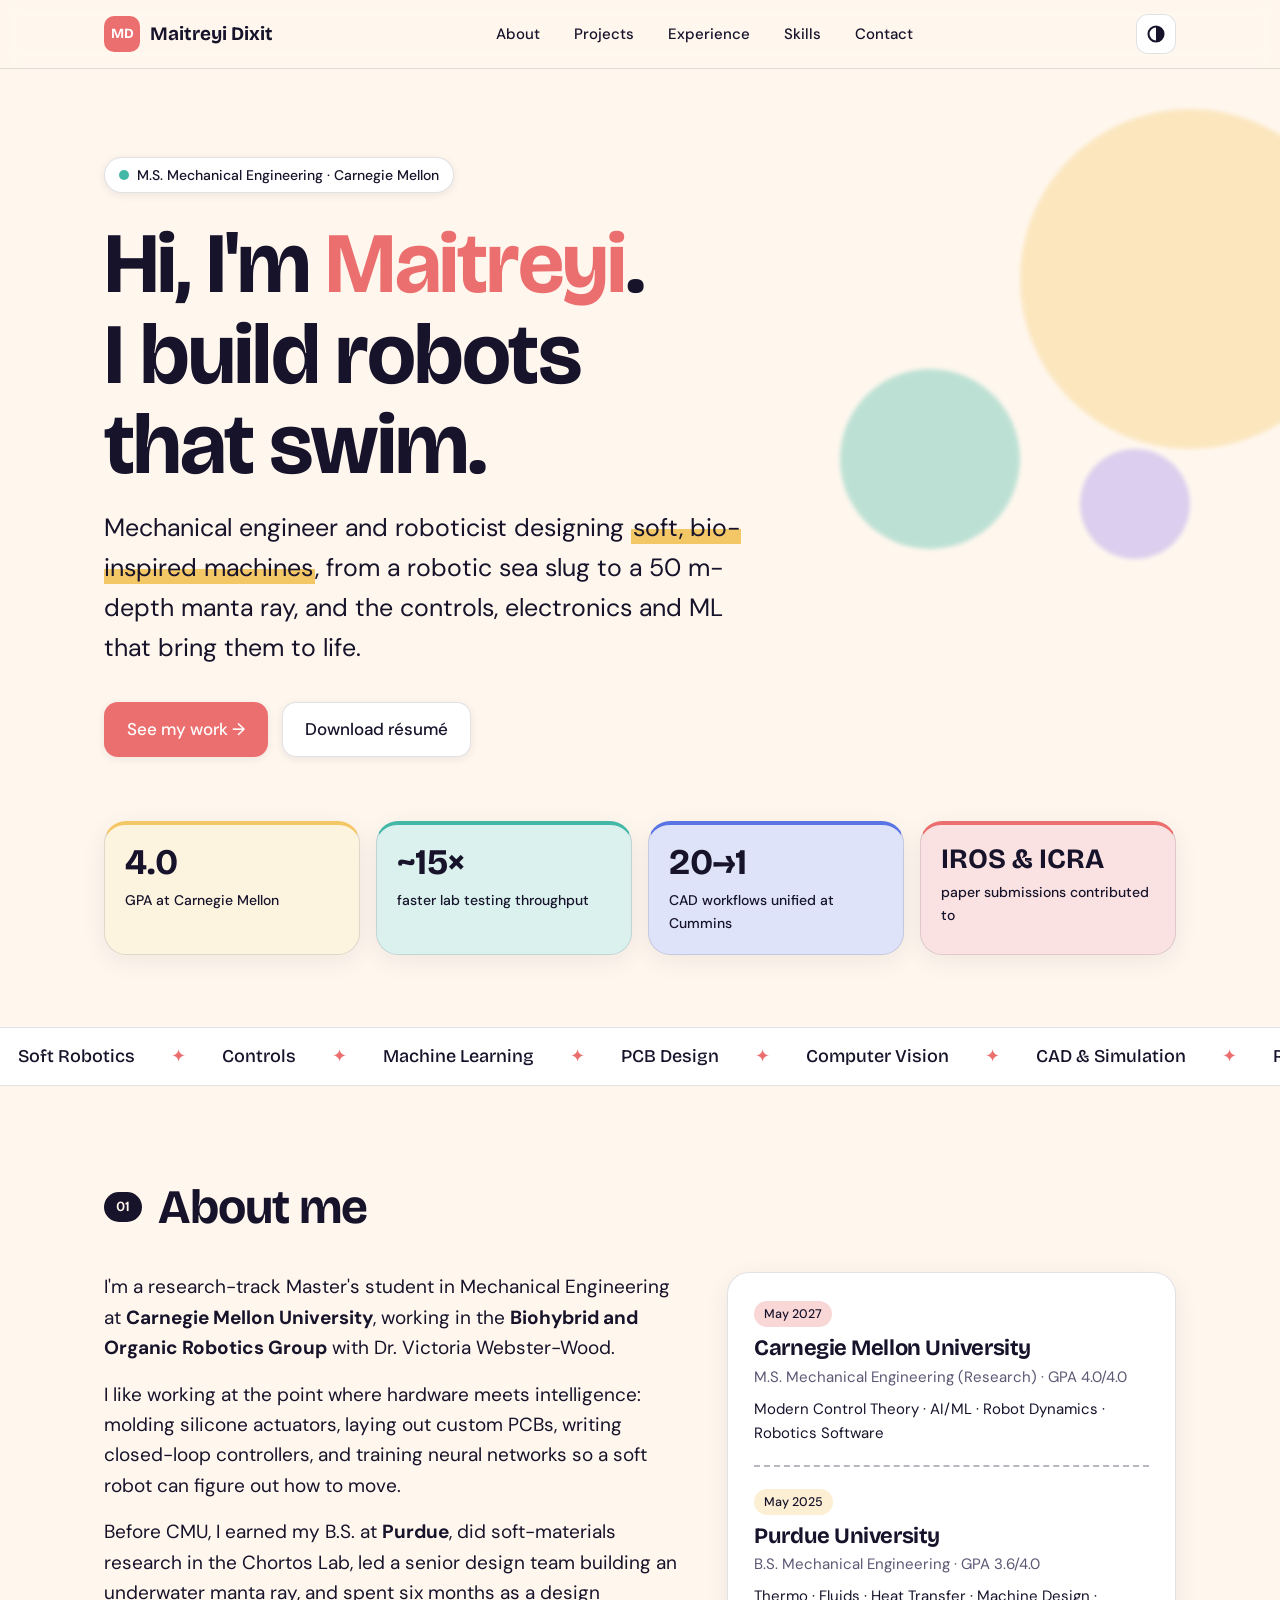
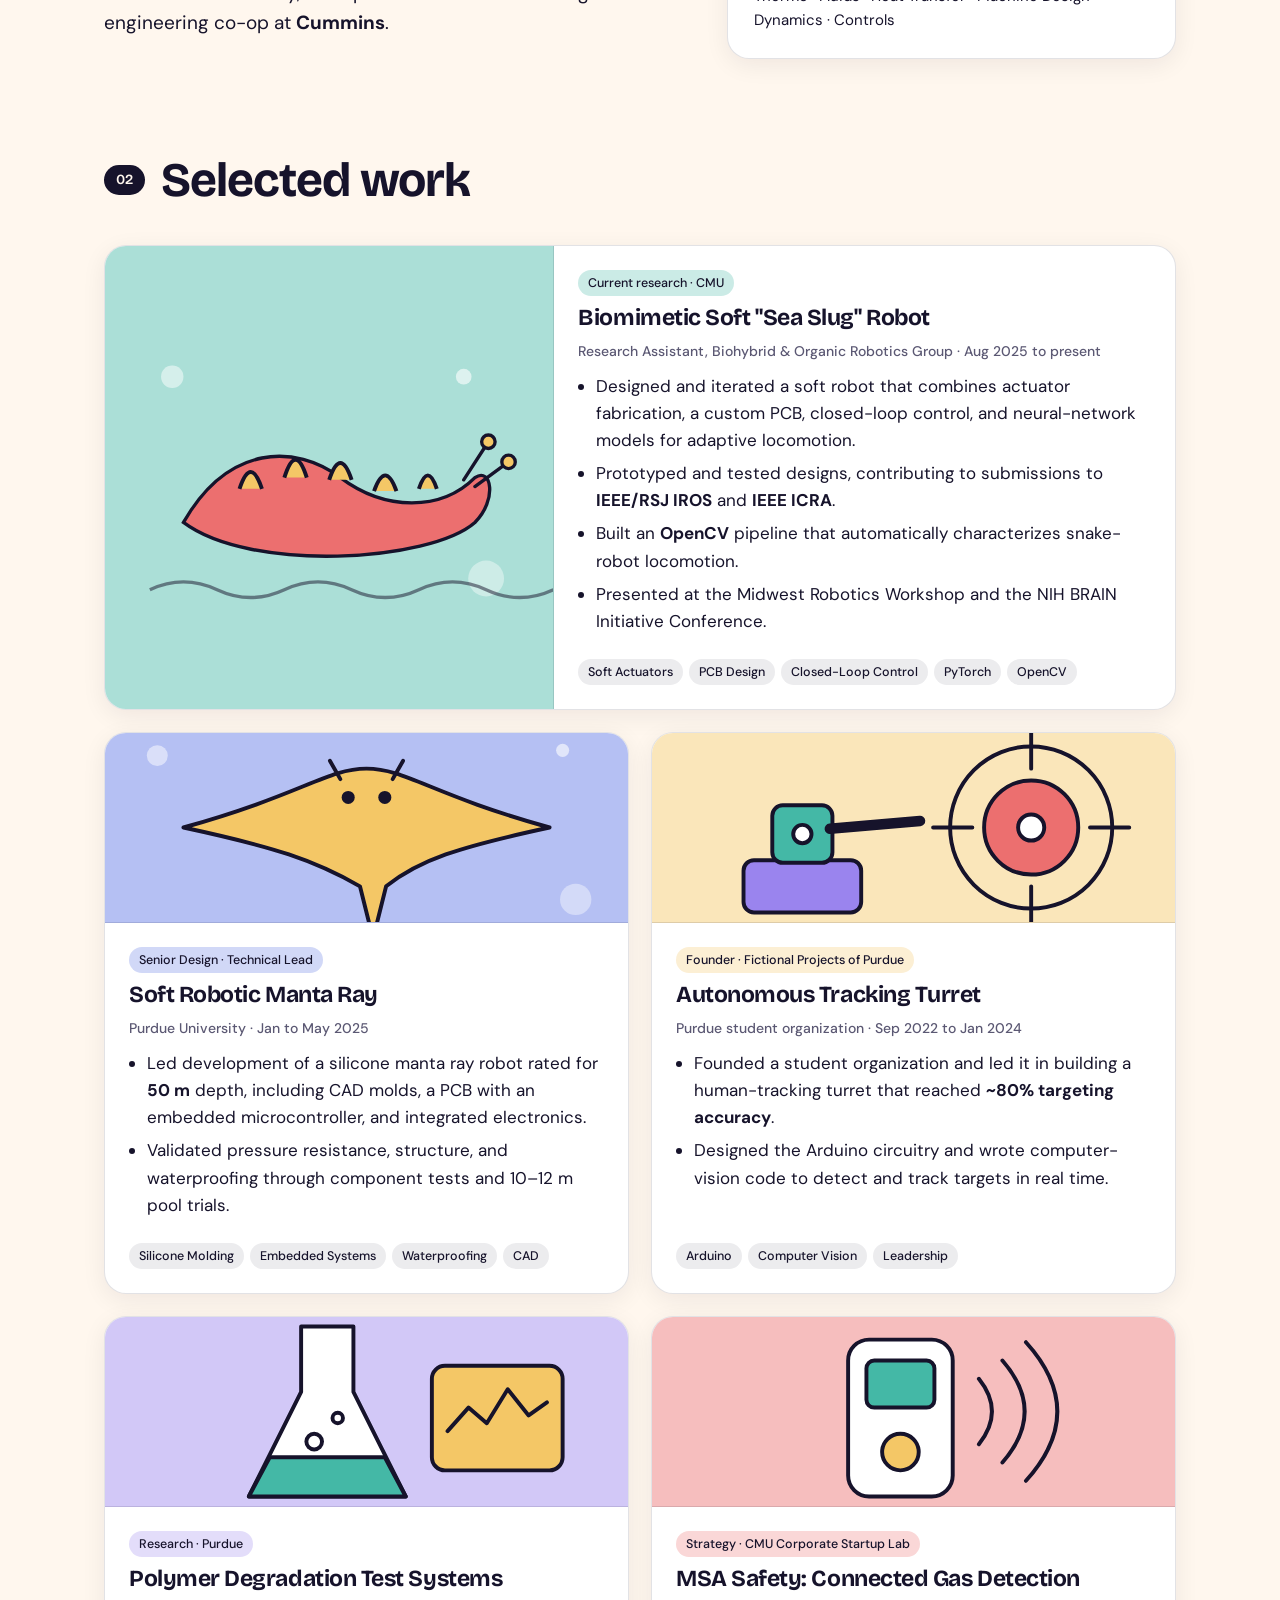
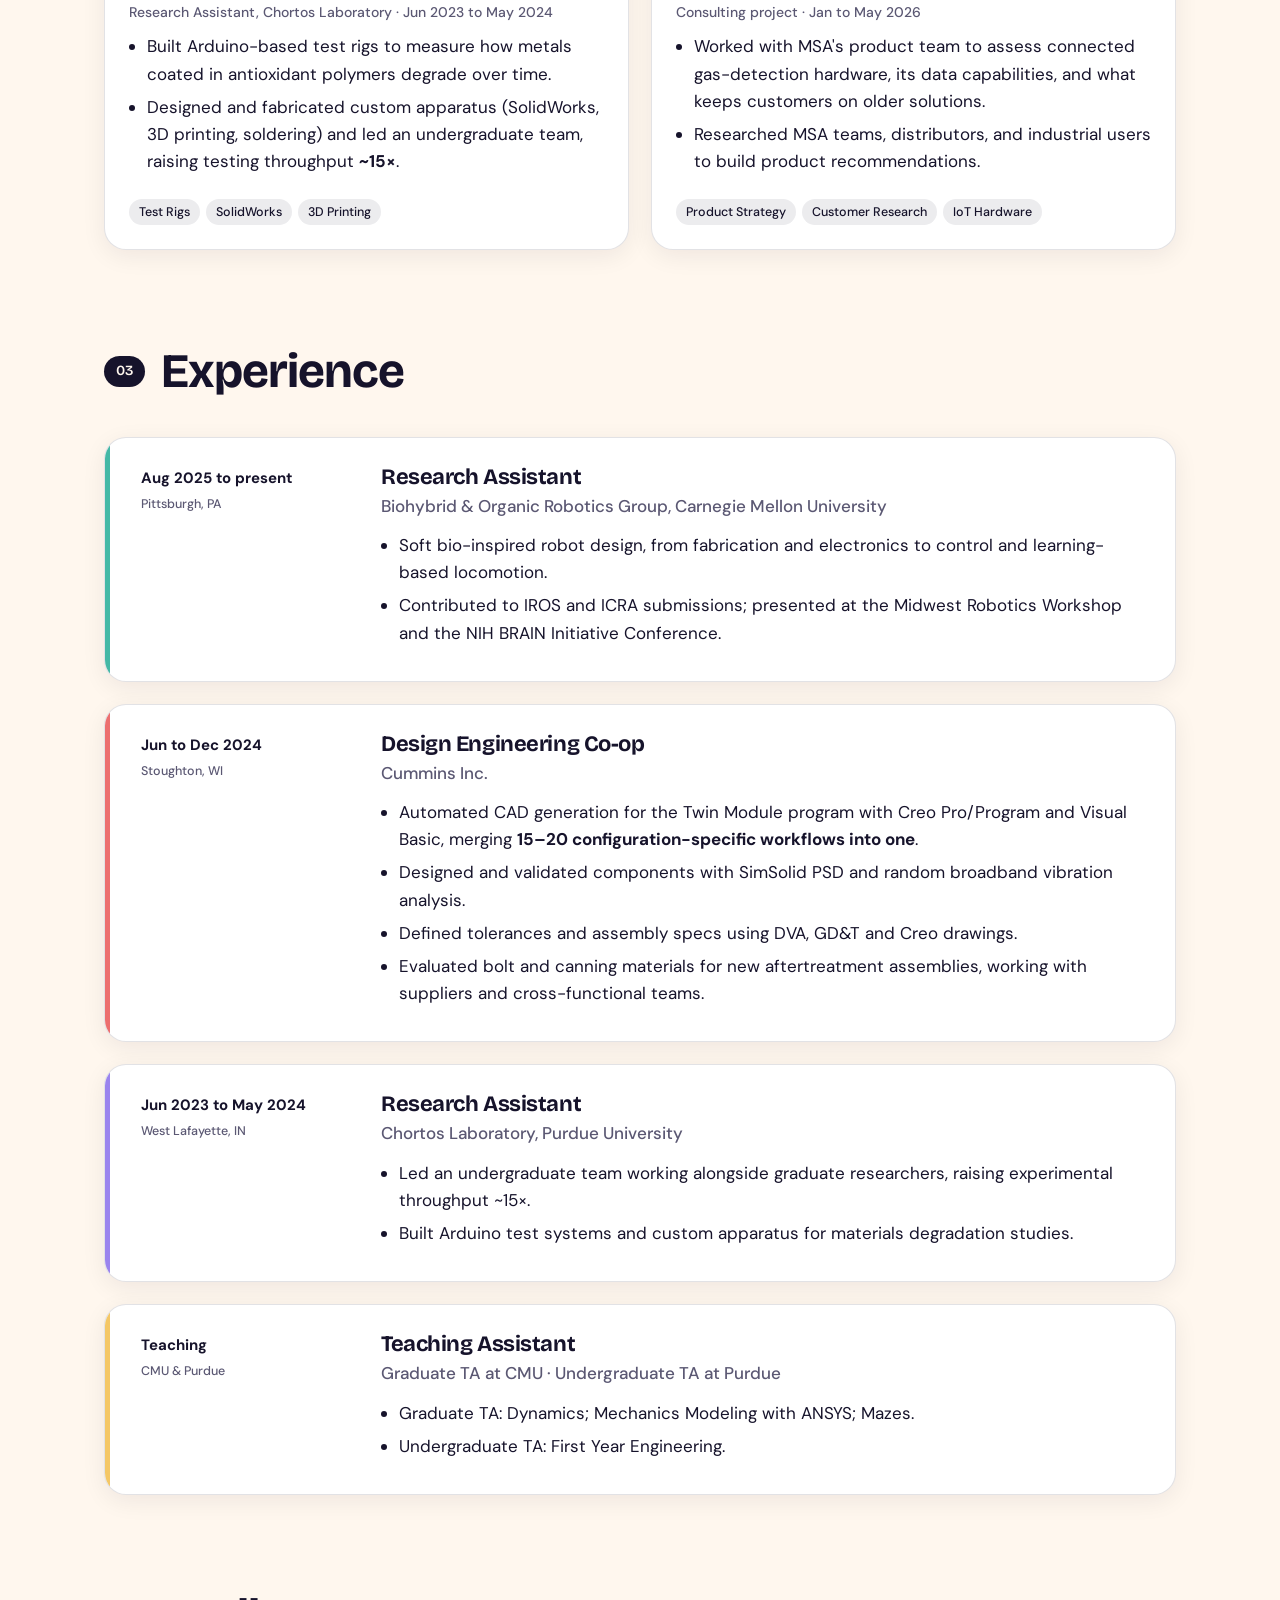
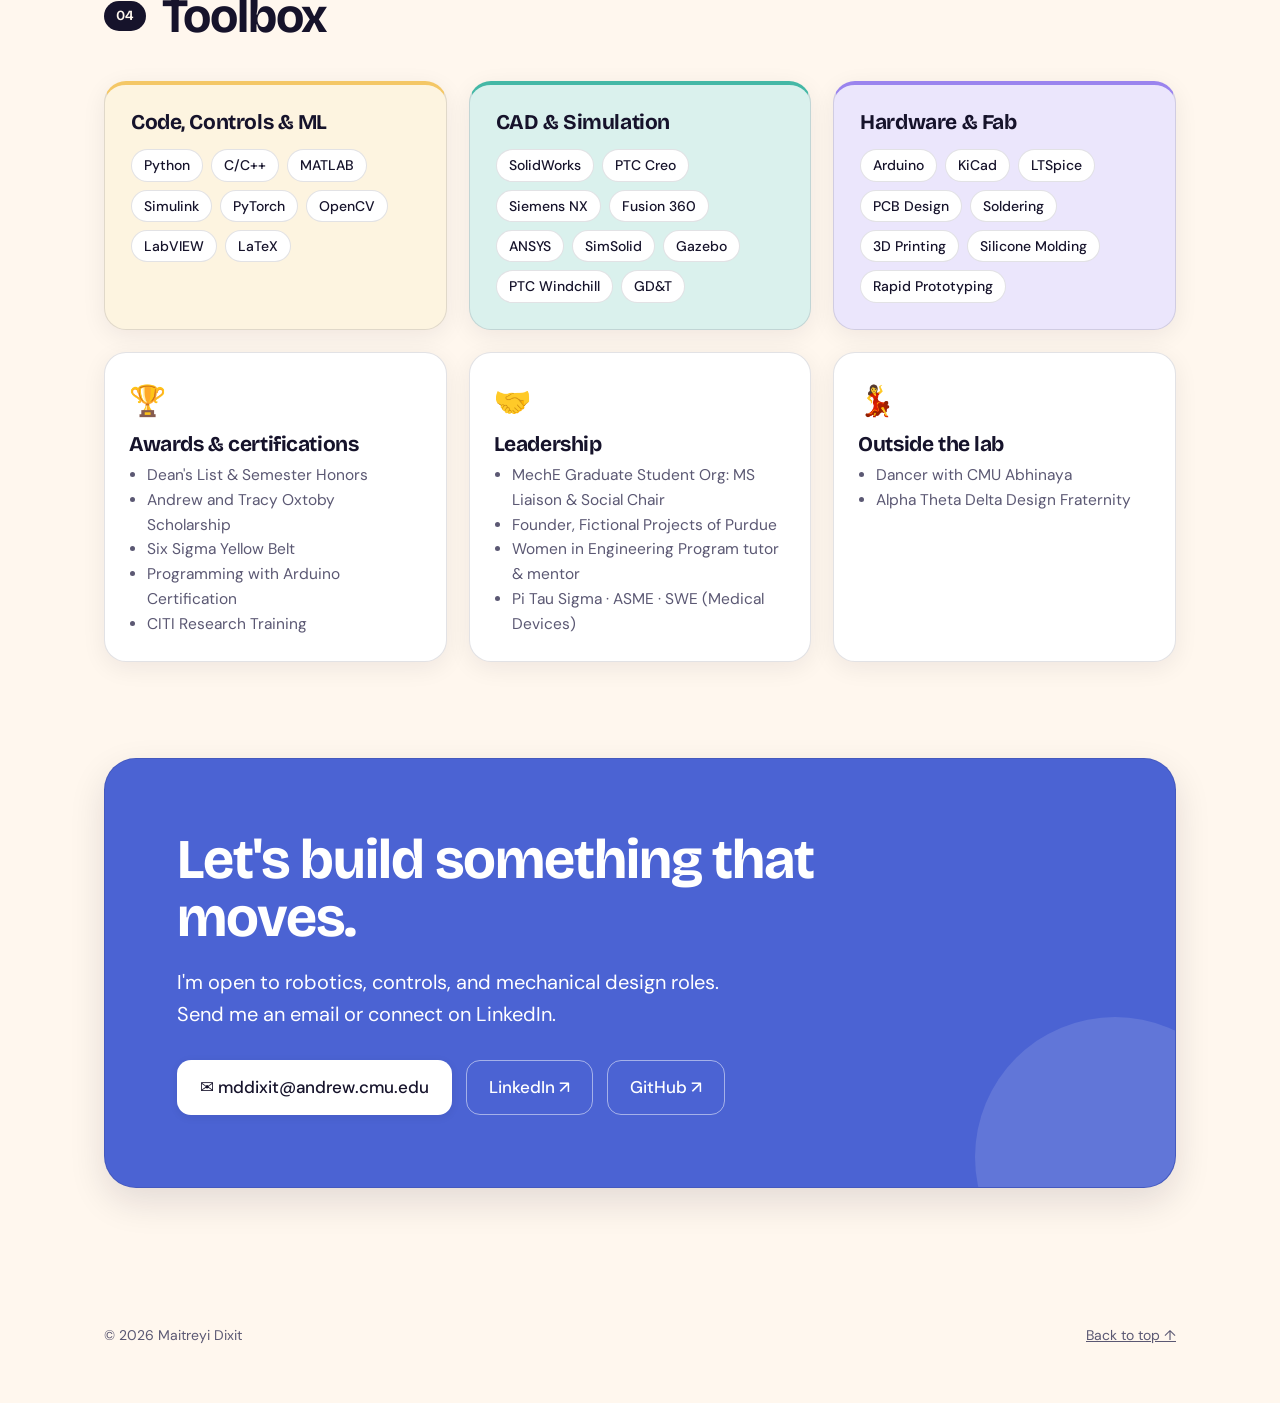
==== index.html @ 8348a268 "Add files via upload" ====
<!DOCTYPE html>
<html lang="en">
<head>
<meta charset="UTF-8">
<meta name="viewport" content="width=device-width, initial-scale=1">
<title>Maitreyi Dixit — Robotics & Mechanical Engineering</title>
<meta name="description" content="Maitreyi Dixit: M.S. Mechanical Engineering student at Carnegie Mellon building soft, bio-inspired robots.">
<link rel="icon" href="data:image/svg+xml,<svg xmlns='http://www.w3.org/2000/svg' viewBox='0 0 100 100'><rect width='100' height='100' rx='24' fill='%23FF4F5E'/><text x='50' y='68' font-size='52' font-family='Arial' font-weight='900' text-anchor='middle' fill='white'>MD</text></svg>">
<link rel="preconnect" href="https://fonts.googleapis.com">
<link rel="preconnect" href="https://fonts.gstatic.com" crossorigin>
<link href="https://fonts.googleapis.com/css2?family=Bricolage+Grotesque:opsz,wght@12..96,500;12..96,600;12..96,700&family=DM+Sans:ital,wght@0,400;0,500;0,700;1,400&display=swap" rel="stylesheet">
<style>
:root {
  --bg: #FFF7EE;
  --surface: #FFFFFF;
  --ink: #16132B;
  --muted: #5B5873;
  --line: #16132B;
  --coral: #EC6F6F;
  --blue: #5B74E4;
  --sun: #F4C766;
  --teal: #44B8A6;
  --violet: #9A84EE;
  --on-accent: #16132B;
  --border: rgba(22, 19, 43, 0.12);
  --shadow: 0 6px 24px rgba(22, 19, 43, 0.07);
  --shadow-sm: 0 2px 8px rgba(22, 19, 43, 0.08);
  --shadow-lg: 0 14px 36px rgba(22, 19, 43, 0.12);
  --tint: 20%;
  --radius: 22px;
}
@media (prefers-color-scheme: dark) {
  :root:not([data-theme="light"]) {
    --bg: #15142A; --surface: #1F1D38; --ink: #F6F1EA; --muted: #B3AFCF; --line: #F6F1EA;
    --coral: #F08A8A; --blue: #8196F0; --sun: #F2CF82; --teal: #6CCBBB; --violet: #B09EF5;
    --border: rgba(255, 255, 255, 0.10);
    --shadow: 0 6px 24px rgba(0, 0, 0, 0.30); --shadow-sm: 0 2px 8px rgba(0, 0, 0, 0.3); --shadow-lg: 0 14px 36px rgba(0, 0, 0, 0.45);
    --tint: 16%;
  }
}
:root[data-theme="dark"] {
  --bg: #15142A; --surface: #1F1D38; --ink: #F6F1EA; --muted: #B3AFCF; --line: #F6F1EA;
  --coral: #F08A8A; --blue: #8196F0; --sun: #F2CF82; --teal: #6CCBBB; --violet: #B09EF5;
  --border: rgba(255, 255, 255, 0.10);
  --shadow: 0 6px 24px rgba(0, 0, 0, 0.30); --shadow-sm: 0 2px 8px rgba(0, 0, 0, 0.3); --shadow-lg: 0 14px 36px rgba(0, 0, 0, 0.45);
  --tint: 16%;
}

* { box-sizing: border-box; margin: 0; padding: 0; }
html { scroll-behavior: smooth; scroll-padding-top: 84px; }
body {
  background: var(--bg); color: var(--ink);
  font-family: "DM Sans", system-ui, sans-serif; font-size: 17px; line-height: 1.6;
  overflow-x: hidden;
}
h1, h2, h3, .display { font-family: "Bricolage Grotesque", "DM Sans", sans-serif; line-height: 1.05; letter-spacing: -0.02em; }
a { color: inherit; }
.wrap { max-width: 1120px; margin: 0 auto; padding: 0 24px; }

/* ---------- Nav ---------- */
header.nav {
  position: sticky; top: 0; z-index: 50;
  background: color-mix(in srgb, var(--bg) 88%, transparent);
  backdrop-filter: blur(10px);
  border-bottom: 1px solid var(--border);
}
.nav .wrap { display: flex; align-items: center; justify-content: space-between; height: 68px; gap: 16px; }
.logo {
  font-family: "Bricolage Grotesque", sans-serif; font-weight: 700; font-size: 19px; text-decoration: none;
  display: flex; align-items: center; gap: 10px;
}
.logo span.badge {
  display: grid; place-items: center; width: 36px; height: 36px; border-radius: 10px;
  background: var(--coral); color: #fff; font-size: 14px;
}
.nav ul { list-style: none; display: flex; gap: 6px; align-items: center; }
.nav ul a {
  text-decoration: none; font-weight: 500; padding: 8px 14px; border-radius: 999px; font-size: 15px;
}
.nav ul a:hover { background: var(--sun); color: var(--on-accent); }
.theme-btn, .menu-btn {
  border: 1px solid var(--border); background: var(--surface); color: var(--ink);
  width: 40px; height: 40px; border-radius: 12px; cursor: pointer; font-size: 18px;
  display: grid; place-items: center;
}
.menu-btn { display: none; }
.theme-btn svg { display: block; }
@media (max-width: 820px) {
  .menu-btn { display: grid; }
  .nav ul {
    position: absolute; top: 68px; left: 0; right: 0; flex-direction: column; align-items: stretch;
    background: var(--bg); border-bottom: 1px solid var(--border); padding: 12px 16px 18px; gap: 4px;
    display: none;
  }
  .nav ul.open { display: flex; }
  .nav ul a { display: block; font-size: 18px; }
}

/* ---------- Hero ---------- */
.hero { position: relative; padding: 88px 0 72px; overflow: hidden; }
.blob { position: absolute; border-radius: 50%; filter: blur(2px); opacity: .35; z-index: 0; }
.blob.b1 { width: 340px; height: 340px; background: var(--sun); right: -80px; top: 40px; }
.blob.b2 { width: 180px; height: 180px; background: var(--teal); right: 260px; top: 300px; }
.blob.b3 { width: 110px; height: 110px; background: var(--violet); right: 90px; top: 380px; }
.hero .wrap { position: relative; z-index: 1; }
.eyebrow {
  display: inline-flex; align-items: center; gap: 8px; font-weight: 500;
  background: var(--surface); border: 1px solid var(--border); border-radius: 999px;
  padding: 6px 14px; font-size: 14px; box-shadow: var(--shadow-sm);
}
.eyebrow .dot { width: 10px; height: 10px; border-radius: 50%; background: var(--teal); }
.hero h1 { font-size: clamp(42px, 7.2vw, 86px); font-weight: 700; margin: 26px 0 18px; }
.hero h1 .hl { color: var(--coral); }
.hero .lede { font-size: clamp(19px, 2.4vw, 25px); max-width: 640px; color: var(--ink); }
.hero .lede mark {
  background: linear-gradient(transparent 55%, var(--sun) 55%); color: inherit; padding: 0 2px;
}
.cta { display: flex; flex-wrap: wrap; gap: 14px; margin-top: 34px; }
.btn {
  display: inline-flex; align-items: center; gap: 8px; text-decoration: none; font-weight: 500;
  padding: 13px 22px; border-radius: 14px; border: 1px solid var(--border);
  box-shadow: var(--shadow-sm); transition: transform .15s, box-shadow .15s;
}
.btn:hover { transform: translateY(-2px); box-shadow: var(--shadow); }
.btn.primary { background: var(--coral); color: #fff; border-color: transparent; }
.btn.secondary { background: var(--surface); color: var(--ink); }

.stats { display: grid; grid-template-columns: repeat(4, 1fr); gap: 16px; margin-top: 64px; }
.stat {
  border: 1px solid var(--border); border-radius: var(--radius); padding: 20px; box-shadow: var(--shadow);
  color: var(--on-accent);
}
.stat { color: var(--ink); background: color-mix(in srgb, var(--c) var(--tint), var(--surface)); border-top: 4px solid var(--c); }
.stat:nth-child(1) { --c: var(--sun); }
.stat:nth-child(2) { --c: var(--teal); }
.stat:nth-child(3) { --c: var(--blue); }
.stat:nth-child(4) { --c: var(--coral); }
.stat b { display: block; font-family: "Bricolage Grotesque", sans-serif; font-size: 36px; font-weight: 700; line-height: 1; }
.stat b.sm { font-size: 28px; }
.stat span { font-size: 14px; font-weight: 500; display: block; margin-top: 8px; }
@media (max-width: 820px) { .stats { grid-template-columns: repeat(2, 1fr); } .blob.b2, .blob.b3 { display: none; } }

/* ---------- Marquee ---------- */
.marquee {
  background: var(--surface); color: var(--ink); border-block: 1px solid var(--border);
  overflow: hidden; white-space: nowrap; padding: 14px 0;
}
.marquee .track { display: inline-block; animation: scroll 32s linear infinite; }
.marquee span { font-family: "Bricolage Grotesque", sans-serif; font-weight: 500; font-size: 18px; margin: 0 18px; }
.marquee span.star { color: var(--coral); }
@keyframes scroll { to { transform: translateX(-50%); } }

/* ---------- Sections ---------- */
section.block { padding: 96px 0; }
.sec-head { display: flex; align-items: center; gap: 16px; margin-bottom: 40px; flex-wrap: wrap; }
.sec-head .num {
  font-family: "Bricolage Grotesque", sans-serif; font-weight: 600; font-size: 14px;
  background: var(--ink); color: var(--bg); padding: 4px 12px; border-radius: 999px;
}
.sec-head h2 { font-size: clamp(32px, 4.6vw, 48px); font-weight: 700; }

/* About */
.about-grid { display: grid; grid-template-columns: 1.3fr 1fr; gap: 40px; align-items: start; }
.about-grid p { font-size: 19px; margin-bottom: 16px; }
.edu-card {
  background: var(--surface); border: 1px solid var(--border); border-radius: var(--radius);
  box-shadow: var(--shadow); padding: 26px;
}
.edu-item + .edu-item { margin-top: 20px; padding-top: 20px; border-top: 2px dashed color-mix(in srgb, var(--ink) 30%, transparent); }
.edu-item h3 { font-size: 22px; }
.edu-item .meta { color: var(--muted); font-size: 15px; margin: 4px 0 8px; }
.pill {
  display: inline-block; font-size: 12.5px; font-weight: 500; padding: 3px 10px; border-radius: 999px;
  color: var(--ink); background: color-mix(in srgb, var(--c) 28%, var(--surface));
}
.pill.sun { --c: var(--sun); } .pill.teal { --c: var(--teal); }
.pill.coral { --c: var(--coral); } .pill.blue { --c: var(--blue); }
.pill.violet { --c: var(--violet); }
@media (max-width: 820px) { .about-grid { grid-template-columns: 1fr; } }

/* Projects */
.projects { display: grid; grid-template-columns: repeat(6, 1fr); gap: 22px; }
.card {
  background: var(--surface); border: 1px solid var(--border); border-radius: var(--radius);
  box-shadow: var(--shadow); overflow: hidden; display: flex; flex-direction: column;
  transition: transform .2s, box-shadow .2s;
}
.card:hover { transform: translateY(-4px); box-shadow: var(--shadow-lg); }
.card .art { height: 190px; position: relative; border-bottom: 1px solid var(--border); overflow: hidden; }
.card .art svg { position: absolute; inset: 0; width: 100%; height: 100%; }
.card .body { padding: 24px; display: flex; flex-direction: column; gap: 10px; flex: 1; }
.card h3 { font-size: 23px; font-weight: 700; }
.card .role { color: var(--muted); font-size: 14px; font-weight: 500; }
.card ul { padding-left: 18px; color: var(--ink); }
.card li { margin-bottom: 6px; }
.tags { display: flex; flex-wrap: wrap; gap: 6px; margin-top: auto; padding-top: 8px; }
.tag {
  font-size: 12.5px; font-weight: 500; padding: 3px 10px; border-radius: 999px;
  background: color-mix(in srgb, var(--ink) 8%, transparent);
}
.span-4 { grid-column: span 4; } .span-2 { grid-column: span 2; } .span-3 { grid-column: span 3; }
.card.feature .art { height: 100%; min-height: 260px; border-bottom: 0; border-right: 1px solid var(--border); }
.card.feature { flex-direction: row; }
.card.feature .art { flex: 0 0 42%; }
@media (max-width: 960px) {
  .projects { grid-template-columns: 1fr 1fr; }
  .span-4, .span-2, .span-3 { grid-column: span 1; }
  .card.feature { grid-column: 1 / -1; }
}
@media (max-width: 640px) {
  .projects { grid-template-columns: 1fr; }
  .card.feature { flex-direction: column; }
  .card.feature .art { flex: none; height: 200px; min-height: 0; border-right: 0; border-bottom: 1px solid var(--border); }
}

/* Timeline */
.timeline { display: grid; gap: 22px; }
.job {
  display: grid; grid-template-columns: 220px 1fr; gap: 28px;
  background: var(--surface); border: 1px solid var(--border); border-radius: var(--radius);
  box-shadow: var(--shadow); padding: 28px; position: relative; overflow: hidden;
}
.job::before { content: ""; position: absolute; left: 0; top: 0; bottom: 0; width: 5px; background: var(--c, var(--coral)); }
.job .when { font-weight: 700; font-size: 15px; padding-left: 8px; }
.job .when small { display: block; color: var(--muted); font-weight: 500; margin-top: 4px; }
.job h3 { font-size: 22px; font-weight: 700; }
.job .org { font-weight: 500; color: var(--muted); margin: 4px 0 12px; }
.job ul { padding-left: 18px; }
.job li { margin-bottom: 6px; }
@media (max-width: 720px) { .job { grid-template-columns: 1fr; gap: 10px; } }

/* Skills */
.skills { display: grid; grid-template-columns: repeat(3, 1fr); gap: 22px; }
.skill-box { border: 1px solid var(--border); border-radius: var(--radius); padding: 26px; box-shadow: var(--shadow); color: var(--ink); background: color-mix(in srgb, var(--c) var(--tint), var(--surface)); border-top: 4px solid var(--c); }
.skill-box h3 { font-size: 21px; font-weight: 700; margin-bottom: 16px; }
.skill-box .chips { display: flex; flex-wrap: wrap; gap: 8px; }
.skill-box .chips span {
  background: var(--surface); color: var(--ink); border: 1px solid var(--border);
  border-radius: 999px; padding: 4px 12px; font-size: 14px; font-weight: 500;
}
.skill-box.s1 { --c: var(--sun); }
.skill-box.s2 { --c: var(--teal); }
.skill-box.s3 { --c: var(--violet); }
@media (max-width: 900px) { .skills { grid-template-columns: 1fr; } }

/* Beyond */
.beyond { display: grid; grid-template-columns: repeat(3, 1fr); gap: 22px; margin-top: 22px; }
.mini {
  background: var(--surface); border: 1px solid var(--border); border-radius: var(--radius); padding: 24px;
  box-shadow: var(--shadow);
}
.mini .icon { font-size: 30px; margin-bottom: 8px; }
.mini h3 { font-size: 21px; margin-bottom: 8px; }
.mini p, .mini li { color: var(--muted); font-size: 15.5px; }
.mini ul { padding-left: 18px; }
@media (max-width: 900px) { .beyond { grid-template-columns: 1fr; } }

/* Contact */
.contact {
  background: #4B63D3; color: #fff; border: 1px solid var(--border); border-radius: 32px;
  padding: clamp(32px, 6vw, 72px); box-shadow: var(--shadow-lg); position: relative; overflow: hidden;
}
.contact::after {
  content: ""; position: absolute; width: 280px; height: 280px; border-radius: 50%;
  background: #fff; opacity: .12; right: -80px; bottom: -110px;
}
.contact h2 { font-size: clamp(34px, 5vw, 56px); font-weight: 700; max-width: 760px; position: relative; z-index: 1; }
.contact p { font-size: 20px; margin: 18px 0 30px; max-width: 560px; position: relative; z-index: 1; }
.contact .cta { position: relative; z-index: 1; margin-top: 0; }
.contact .btn.primary { background: #fff; color: #16132B; }
.contact .btn.secondary { background: transparent; color: #fff; border-color: rgba(255,255,255,.5); box-shadow: none; }

footer { padding: 40px 0 56px; color: var(--muted); font-size: 14px; }
footer .wrap { display: flex; justify-content: space-between; flex-wrap: wrap; gap: 12px; }

/* Reveal */
.reveal { opacity: 0; transform: translateY(24px); transition: opacity .6s ease, transform .6s ease; }
.reveal.in { opacity: 1; transform: none; }
@media (prefers-reduced-motion: reduce) {
  html { scroll-behavior: auto; }
  .reveal { opacity: 1; transform: none; transition: none; }
  .marquee .track { animation: none; }
  .btn, .card { transition: none; }
}
@media (max-width: 480px) {
  .wrap { padding: 0 16px; }
  .hero { padding-top: 56px; }
  .blob.b1 { width: 220px; height: 220px; right: -90px; top: 10px; }
  .stat b { font-size: 32px; }
  section.block { padding: 72px 0; }
}
</style>
</head>
<body>

<header class="nav">
  <div class="wrap">
    <a class="logo" href="#top"><span class="badge">MD</span> Maitreyi Dixit</a>
    <nav>
      <ul id="menu">
        <li><a href="#about">About</a></li>
        <li><a href="#projects">Projects</a></li>
        <li><a href="#experience">Experience</a></li>
        <li><a href="#skills">Skills</a></li>
        <li><a href="#contact">Contact</a></li>
      </ul>
    </nav>
    <div style="display:flex;gap:8px">
      <button class="theme-btn" id="themeBtn" aria-label="Toggle dark mode"><svg width="20" height="20" viewBox="0 0 24 24" aria-hidden="true"><circle cx="12" cy="12" r="9" fill="none" stroke="currentColor" stroke-width="2.5"/><path d="M12 3a9 9 0 0 1 0 18z" fill="currentColor"/></svg></button>
      <button class="menu-btn" id="menuBtn" aria-label="Open menu" aria-expanded="false">☰</button>
    </div>
  </div>
</header>

<main id="top">
  <!-- HERO -->
  <section class="hero">
    <div class="blob b1"></div><div class="blob b2"></div><div class="blob b3"></div>
    <div class="wrap">
      <span class="eyebrow"><span class="dot"></span> M.S. Mechanical Engineering · Carnegie Mellon</span>
      <h1>Hi, I'm <span class="hl">Maitreyi</span>.<br>I build robots<br>that swim.</h1>
      <p class="lede">Mechanical engineer and roboticist designing <mark>soft, bio-inspired machines</mark>, from a robotic sea slug to a 50&nbsp;m-depth manta ray, and the controls, electronics and ML that bring them to life.</p>
      <div class="cta">
        <a class="btn primary" href="#projects">See my work →</a>
        <a class="btn secondary" href="resume.pdf" target="_blank" rel="noopener">Download résumé</a>
      </div>

      <div class="stats">
        <div class="stat reveal"><b>4.0</b><span>GPA at Carnegie Mellon</span></div>
        <div class="stat reveal"><b>~15×</b><span>faster lab testing throughput</span></div>
        <div class="stat reveal"><b>20→1</b><span>CAD workflows unified at Cummins</span></div>
        <div class="stat reveal"><b class="sm">IROS &amp; ICRA</b><span>paper submissions contributed to</span></div>
      </div>
    </div>
  </section>

  <div class="marquee" aria-hidden="true">
    <div class="track">
      <span>Soft Robotics</span><span class="star">✦</span><span>Controls</span><span class="star">✦</span><span>Machine Learning</span><span class="star">✦</span><span>PCB Design</span><span class="star">✦</span><span>Computer Vision</span><span class="star">✦</span><span>CAD &amp; Simulation</span><span class="star">✦</span><span>Rapid Prototyping</span><span class="star">✦</span>
      <span>Soft Robotics</span><span class="star">✦</span><span>Controls</span><span class="star">✦</span><span>Machine Learning</span><span class="star">✦</span><span>PCB Design</span><span class="star">✦</span><span>Computer Vision</span><span class="star">✦</span><span>CAD &amp; Simulation</span><span class="star">✦</span><span>Rapid Prototyping</span><span class="star">✦</span>
    </div>
  </div>

  <!-- ABOUT -->
  <section class="block" id="about">
    <div class="wrap">
      <div class="sec-head"><span class="num">01</span><h2>About me</h2></div>
      <div class="about-grid">
        <div class="reveal">
          <p>I'm a research-track Master's student in Mechanical Engineering at <strong>Carnegie Mellon University</strong>, working in the <strong>Biohybrid and Organic Robotics Group</strong> with Dr. Victoria Webster-Wood.</p>
          <p>I like working at the point where hardware meets intelligence: molding silicone actuators, laying out custom PCBs, writing closed-loop controllers, and training neural networks so a soft robot can figure out how to move.</p>
          <p>Before CMU, I earned my B.S. at <strong>Purdue</strong>, did soft-materials research in the Chortos Lab, led a senior design team building an underwater manta ray, and spent six months as a design engineering co-op at <strong>Cummins</strong>.</p>
        </div>
        <div class="edu-card reveal">
          <div class="edu-item">
            <span class="pill coral">May 2027</span>
            <h3 style="margin-top:10px">Carnegie Mellon University</h3>
            <div class="meta">M.S. Mechanical Engineering (Research) · GPA 4.0/4.0</div>
            <div style="font-size:15px">Modern Control Theory · AI/ML · Robot Dynamics · Robotics Software</div>
          </div>
          <div class="edu-item">
            <span class="pill sun">May 2025</span>
            <h3 style="margin-top:10px">Purdue University</h3>
            <div class="meta">B.S. Mechanical Engineering · GPA 3.6/4.0</div>
            <div style="font-size:15px">Thermo · Fluids · Heat Transfer · Machine Design · Dynamics · Controls</div>
          </div>
        </div>
      </div>
    </div>
  </section>

  <!-- PROJECTS -->
  <section class="block" id="projects" style="padding-top:0">
    <div class="wrap">
      <div class="sec-head"><span class="num">02</span><h2>Selected work</h2></div>
      <div class="projects">

        <!-- Sea slug (feature) -->
        <article class="card feature span-4 reveal" style="grid-column: 1 / -1;">
          <div class="art" style="background:color-mix(in srgb, var(--teal) 45%, var(--surface))">
            <svg viewBox="0 0 400 300" preserveAspectRatio="xMidYMid meet" aria-hidden="true">
              <circle cx="60" cy="60" r="10" fill="#fff" opacity=".5"/><circle cx="340" cy="240" r="16" fill="#fff" opacity=".4"/><circle cx="320" cy="60" r="7" fill="#fff" opacity=".6"/>
              <path d="M70 190 C 110 120, 170 120, 210 150 S 300 180, 330 150 C 345 140, 350 170, 330 190 C 290 225, 130 235, 70 190 Z" fill="#EC6F6F" stroke="#16132B" stroke-width="3"/>
              <path d="M120 160 q 10 -30 20 0 M160 150 q 10 -32 20 0 M200 152 q 10 -30 20 0 M240 162 q 10 -28 20 0 M280 160 q 8 -24 16 0" fill="#F4C766" stroke="#16132B" stroke-width="3.5"/>
              <path d="M320 152 l 22 -34 M330 158 l 30 -22" stroke="#16132B" stroke-width="3" stroke-linecap="round"/>
              <circle cx="342" cy="118" r="6" fill="#F4C766" stroke="#16132B" stroke-width="3"/><circle cx="360" cy="136" r="6" fill="#F4C766" stroke="#16132B" stroke-width="3"/>
              <path d="M40 250 q 30 -14 60 0 t 60 0 t 60 0 t 60 0 t 60 0 t 60 0" fill="none" stroke="#16132B" stroke-width="3" opacity=".5"/>
            </svg>
          </div>
          <div class="body">
            <span class="pill teal" style="align-self:flex-start">Current research · CMU</span>
            <h3>Biomimetic Soft "Sea Slug" Robot</h3>
            <div class="role">Research Assistant, Biohybrid &amp; Organic Robotics Group · Aug 2025 to present</div>
            <ul>
              <li>Designed and iterated a soft robot that combines actuator fabrication, a custom PCB, closed-loop control, and neural-network models for adaptive locomotion.</li>
              <li>Prototyped and tested designs, contributing to submissions to <strong>IEEE/RSJ IROS</strong> and <strong>IEEE ICRA</strong>.</li>
              <li>Built an <strong>OpenCV</strong> pipeline that automatically characterizes snake-robot locomotion.</li>
              <li>Presented at the Midwest Robotics Workshop and the NIH BRAIN Initiative Conference.</li>
            </ul>
            <div class="tags"><span class="tag">Soft Actuators</span><span class="tag">PCB Design</span><span class="tag">Closed-Loop Control</span><span class="tag">PyTorch</span><span class="tag">OpenCV</span></div>
          </div>
        </article>

        <!-- Manta ray -->
        <article class="card span-3 reveal">
          <div class="art" style="background:color-mix(in srgb, var(--blue) 45%, var(--surface))">
            <svg viewBox="0 0 400 190" preserveAspectRatio="xMidYMid slice" aria-hidden="true">
              <circle cx="40" cy="40" r="8" fill="#fff" opacity=".5"/><circle cx="360" cy="150" r="12" fill="#fff" opacity=".4"/><circle cx="350" cy="36" r="5" fill="#fff" opacity=".6"/>
              <path d="M200 50 C 230 50, 250 70, 340 95 C 270 110, 240 120, 215 140 L 205 180 L 195 140 C 160 120, 130 110, 60 95 C 150 70, 170 50, 200 50 Z" fill="#F4C766" stroke="#16132B" stroke-width="3" stroke-linejoin="round"/>
              <circle cx="186" cy="72" r="5" fill="#16132B"/><circle cx="214" cy="72" r="5" fill="#16132B"/>
              <path d="M180 58 l -8 -14 M220 58 l 8 -14" stroke="#16132B" stroke-width="3" stroke-linecap="round"/>
            </svg>
          </div>
          <div class="body">
            <span class="pill blue" style="align-self:flex-start">Senior Design · Technical Lead</span>
            <h3>Soft Robotic Manta Ray</h3>
            <div class="role">Purdue University · Jan to May 2025</div>
            <ul>
              <li>Led development of a silicone manta ray robot rated for <strong>50&nbsp;m</strong> depth, including CAD molds, a PCB with an embedded microcontroller, and integrated electronics.</li>
              <li>Validated pressure resistance, structure, and waterproofing through component tests and 10–12&nbsp;m pool trials.</li>
            </ul>
            <div class="tags"><span class="tag">Silicone Molding</span><span class="tag">Embedded Systems</span><span class="tag">Waterproofing</span><span class="tag">CAD</span></div>
          </div>
        </article>

        <!-- Turret -->
        <article class="card span-3 reveal">
          <div class="art" style="background:color-mix(in srgb, var(--sun) 45%, var(--surface))">
            <svg viewBox="0 0 400 190" preserveAspectRatio="xMidYMid slice" aria-hidden="true">
              <circle cx="290" cy="95" r="62" fill="none" stroke="#16132B" stroke-width="3"/>
              <circle cx="290" cy="95" r="36" fill="#EC6F6F" stroke="#16132B" stroke-width="3"/>
              <circle cx="290" cy="95" r="10" fill="#fff" stroke="#16132B" stroke-width="3"/>
              <path d="M290 20 v 30 M290 140 v 30 M215 95 h 30 M335 95 h 30" stroke="#16132B" stroke-width="3" stroke-linecap="round"/>
              <rect x="70" y="120" width="90" height="40" rx="8" fill="#9A84EE" stroke="#16132B" stroke-width="3"/>
              <rect x="92" y="78" width="46" height="44" rx="8" fill="#44B8A6" stroke="#16132B" stroke-width="3"/>
              <path d="M136 96 L 205 90" stroke="#16132B" stroke-width="8" stroke-linecap="round"/>
              <circle cx="115" cy="100" r="7" fill="#fff" stroke="#16132B" stroke-width="3"/>
            </svg>
          </div>
          <div class="body">
            <span class="pill sun" style="align-self:flex-start">Founder · Fictional Projects of Purdue</span>
            <h3>Autonomous Tracking Turret</h3>
            <div class="role">Purdue student organization · Sep 2022 to Jan 2024</div>
            <ul>
              <li>Founded a student organization and led it in building a human-tracking turret that reached <strong>~80% targeting accuracy</strong>.</li>
              <li>Designed the Arduino circuitry and wrote computer-vision code to detect and track targets in real time.</li>
            </ul>
            <div class="tags"><span class="tag">Arduino</span><span class="tag">Computer Vision</span><span class="tag">Leadership</span></div>
          </div>
        </article>

        <!-- Chortos -->
        <article class="card span-3 reveal">
          <div class="art" style="background:color-mix(in srgb, var(--violet) 45%, var(--surface))">
            <svg viewBox="0 0 400 190" preserveAspectRatio="xMidYMid slice" aria-hidden="true">
              <path d="M150 30 h 40 v 50 l 40 80 h -120 l 40 -80 z" fill="#fff" stroke="#16132B" stroke-width="3" stroke-linejoin="round"/>
              <path d="M126 130 h 88 l 16 30 h -120 z" fill="#44B8A6" stroke="#16132B" stroke-width="3" stroke-linejoin="round"/>
              <circle cx="160" cy="118" r="6" fill="#fff" stroke="#16132B" stroke-width="3"/><circle cx="178" cy="100" r="4" fill="#fff" stroke="#16132B" stroke-width="3"/>
              <rect x="250" y="60" width="100" height="80" rx="10" fill="#F4C766" stroke="#16132B" stroke-width="3"/>
              <path d="M262 110 l 16 -18 l 14 12 l 16 -26 l 16 20 l 14 -10" fill="none" stroke="#16132B" stroke-width="3" stroke-linejoin="round" stroke-linecap="round"/>
            </svg>
          </div>
          <div class="body">
            <span class="pill violet" style="align-self:flex-start">Research · Purdue</span>
            <h3>Polymer Degradation Test Systems</h3>
            <div class="role">Research Assistant, Chortos Laboratory · Jun 2023 to May 2024</div>
            <ul>
              <li>Built Arduino-based test rigs to measure how metals coated in antioxidant polymers degrade over time.</li>
              <li>Designed and fabricated custom apparatus (SolidWorks, 3D printing, soldering) and led an undergraduate team, raising testing throughput <strong>~15×</strong>.</li>
            </ul>
            <div class="tags"><span class="tag">Test Rigs</span><span class="tag">SolidWorks</span><span class="tag">3D Printing</span></div>
          </div>
        </article>

        <!-- MSA -->
        <article class="card span-3 reveal">
          <div class="art" style="background:color-mix(in srgb, var(--coral) 45%, var(--surface))">
            <svg viewBox="0 0 400 190" preserveAspectRatio="xMidYMid slice" aria-hidden="true">
              <rect x="150" y="40" width="80" height="120" rx="16" fill="#fff" stroke="#16132B" stroke-width="3"/>
              <rect x="164" y="56" width="52" height="36" rx="6" fill="#44B8A6" stroke="#16132B" stroke-width="3"/>
              <circle cx="190" cy="126" r="14" fill="#F4C766" stroke="#16132B" stroke-width="3"/>
              <path d="M250 70 q 20 25 0 50 M268 56 q 34 39 0 78 M286 42 q 48 53 0 106" fill="none" stroke="#16132B" stroke-width="3" stroke-linecap="round"/>
            </svg>
          </div>
          <div class="body">
            <span class="pill coral" style="align-self:flex-start">Strategy · CMU Corporate Startup Lab</span>
            <h3>MSA Safety: Connected Gas Detection</h3>
            <div class="role">Consulting project · Jan to May 2026</div>
            <ul>
              <li>Worked with MSA's product team to assess connected gas-detection hardware, its data capabilities, and what keeps customers on older solutions.</li>
              <li>Researched MSA teams, distributors, and industrial users to build product recommendations.</li>
            </ul>
            <div class="tags"><span class="tag">Product Strategy</span><span class="tag">Customer Research</span><span class="tag">IoT Hardware</span></div>
          </div>
        </article>

      </div>
    </div>
  </section>

  <!-- EXPERIENCE -->
  <section class="block" id="experience" style="padding-top:0">
    <div class="wrap">
      <div class="sec-head"><span class="num">03</span><h2>Experience</h2></div>
      <div class="timeline">
        <div class="job reveal" style="--c: var(--teal)">
          <div class="when">Aug 2025 to present<small>Pittsburgh, PA</small></div>
          <div>
            <h3>Research Assistant</h3>
            <div class="org">Biohybrid &amp; Organic Robotics Group, Carnegie Mellon University</div>
            <ul>
              <li>Soft bio-inspired robot design, from fabrication and electronics to control and learning-based locomotion.</li>
              <li>Contributed to IROS and ICRA submissions; presented at the Midwest Robotics Workshop and the NIH BRAIN Initiative Conference.</li>
            </ul>
          </div>
        </div>
        <div class="job reveal" style="--c: var(--coral)">
          <div class="when">Jun to Dec 2024<small>Stoughton, WI</small></div>
          <div>
            <h3>Design Engineering Co-op</h3>
            <div class="org">Cummins Inc.</div>
            <ul>
              <li>Automated CAD generation for the Twin Module program with Creo Pro/Program and Visual Basic, merging <strong>15–20 configuration-specific workflows into one</strong>.</li>
              <li>Designed and validated components with SimSolid PSD and random broadband vibration analysis.</li>
              <li>Defined tolerances and assembly specs using DVA, GD&amp;T and Creo drawings.</li>
              <li>Evaluated bolt and canning materials for new aftertreatment assemblies, working with suppliers and cross-functional teams.</li>
            </ul>
          </div>
        </div>
        <div class="job reveal" style="--c: var(--violet)">
          <div class="when">Jun 2023 to May 2024<small>West Lafayette, IN</small></div>
          <div>
            <h3>Research Assistant</h3>
            <div class="org">Chortos Laboratory, Purdue University</div>
            <ul>
              <li>Led an undergraduate team working alongside graduate researchers, raising experimental throughput ~15×.</li>
              <li>Built Arduino test systems and custom apparatus for materials degradation studies.</li>
            </ul>
          </div>
        </div>
        <div class="job reveal" style="--c: var(--sun)">
          <div class="when">Teaching<small>CMU &amp; Purdue</small></div>
          <div>
            <h3>Teaching Assistant</h3>
            <div class="org">Graduate TA at CMU · Undergraduate TA at Purdue</div>
            <ul>
              <li>Graduate TA: Dynamics; Mechanics Modeling with ANSYS; Mazes.</li>
              <li>Undergraduate TA: First Year Engineering.</li>
            </ul>
          </div>
        </div>
      </div>
    </div>
  </section>

  <!-- SKILLS -->
  <section class="block" id="skills" style="padding-top:0">
    <div class="wrap">
      <div class="sec-head"><span class="num">04</span><h2>Toolbox</h2></div>
      <div class="skills">
        <div class="skill-box s1 reveal">
          <h3>Code, Controls &amp; ML</h3>
          <div class="chips"><span>Python</span><span>C/C++</span><span>MATLAB</span><span>Simulink</span><span>PyTorch</span><span>OpenCV</span><span>LabVIEW</span><span>LaTeX</span></div>
        </div>
        <div class="skill-box s2 reveal">
          <h3>CAD &amp; Simulation</h3>
          <div class="chips"><span>SolidWorks</span><span>PTC Creo</span><span>Siemens NX</span><span>Fusion 360</span><span>ANSYS</span><span>SimSolid</span><span>Gazebo</span><span>PTC Windchill</span><span>GD&amp;T</span></div>
        </div>
        <div class="skill-box s3 reveal">
          <h3>Hardware &amp; Fab</h3>
          <div class="chips"><span>Arduino</span><span>KiCad</span><span>LTSpice</span><span>PCB Design</span><span>Soldering</span><span>3D Printing</span><span>Silicone Molding</span><span>Rapid Prototyping</span></div>
        </div>
      </div>

      <div class="beyond">
        <div class="mini reveal">
          <div class="icon">🏆</div>
          <h3>Awards &amp; certifications</h3>
          <ul>
            <li>Dean's List &amp; Semester Honors</li>
            <li>Andrew and Tracy Oxtoby Scholarship</li>
            <li>Six Sigma Yellow Belt</li>
            <li>Programming with Arduino Certification</li>
            <li>CITI Research Training</li>
          </ul>
        </div>
        <div class="mini reveal">
          <div class="icon">🤝</div>
          <h3>Leadership</h3>
          <ul>
            <li>MechE Graduate Student Org: MS Liaison &amp; Social Chair</li>
            <li>Founder, Fictional Projects of Purdue</li>
            <li>Women in Engineering Program tutor &amp; mentor</li>
            <li>Pi Tau Sigma · ASME · SWE (Medical Devices)</li>
          </ul>
        </div>
        <div class="mini reveal">
          <div class="icon">💃</div>
          <h3>Outside the lab</h3>
          <ul>
            <li>Dancer with CMU Abhinaya</li>
            <li>Alpha Theta Delta Design Fraternity</li>
          </ul>
        </div>
      </div>
    </div>
  </section>

  <!-- CONTACT -->
  <section class="block" id="contact" style="padding-top:0">
    <div class="wrap">
      <div class="contact reveal">
        <h2>Let's build something that moves.</h2>
        <p>I'm open to robotics, controls, and mechanical design roles. Send me an email or connect on LinkedIn.</p>
        <div class="cta">
          <a class="btn primary" href="mailto:mddixit@andrew.cmu.edu">✉ mddixit@andrew.cmu.edu</a>
          <a class="btn secondary" href="https://www.linkedin.com/in/maitreyi-dixit/" target="_blank" rel="noopener">LinkedIn ↗</a>
          <a class="btn secondary" href="https://github.com/mddixit" target="_blank" rel="noopener">GitHub ↗</a>
        </div>
      </div>
    </div>
  </section>
</main>

<footer>
  <div class="wrap">
    <span>© 2026 Maitreyi Dixit</span>
    <a href="#top">Back to top ↑</a>
  </div>
</footer>

<script>
  // Mobile menu
  const menuBtn = document.getElementById('menuBtn');
  const menu = document.getElementById('menu');
  menuBtn.addEventListener('click', () => {
    const open = menu.classList.toggle('open');
    menuBtn.setAttribute('aria-expanded', open);
  });
  menu.querySelectorAll('a').forEach(a => a.addEventListener('click', () => {
    menu.classList.remove('open'); menuBtn.setAttribute('aria-expanded', false);
  }));

  // Theme toggle (remembers choice when storage is available)
  const root = document.documentElement;
  try { const t = localStorage.getItem('theme'); if (t) root.dataset.theme = t; } catch (e) {}
  document.getElementById('themeBtn').addEventListener('click', () => {
    const isDark = root.dataset.theme
      ? root.dataset.theme === 'dark'
      : matchMedia('(prefers-color-scheme: dark)').matches;
    root.dataset.theme = isDark ? 'light' : 'dark';
    try { localStorage.setItem('theme', root.dataset.theme); } catch (e) {}
  });

  // Reveal on scroll
  const els = document.querySelectorAll('.reveal');
  if ('IntersectionObserver' in window) {
    const io = new IntersectionObserver(entries => {
      entries.forEach(e => { if (e.isIntersecting) { e.target.classList.add('in'); io.unobserve(e.target); } });
    }, { threshold: 0.12 });
    els.forEach(el => io.observe(el));
  } else {
    els.forEach(el => el.classList.add('in'));
  }
</script>
</body>
</html>
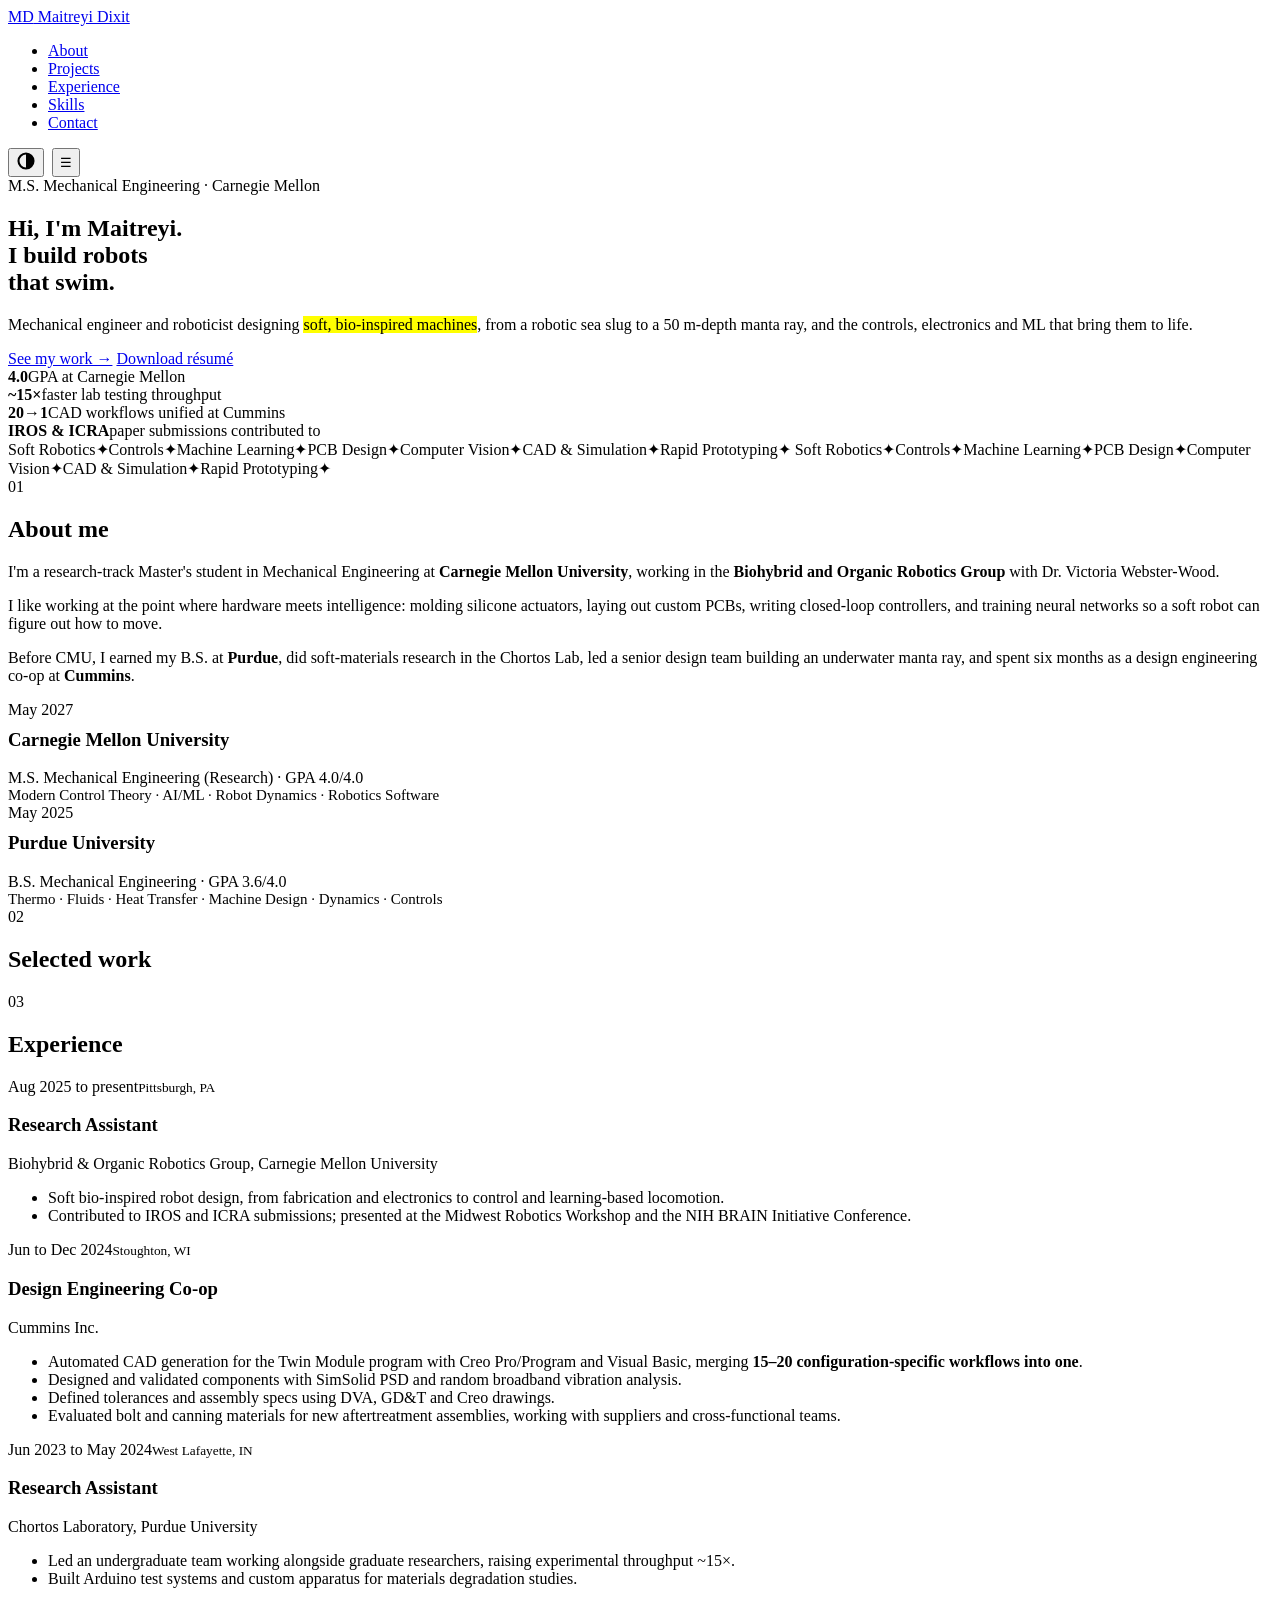
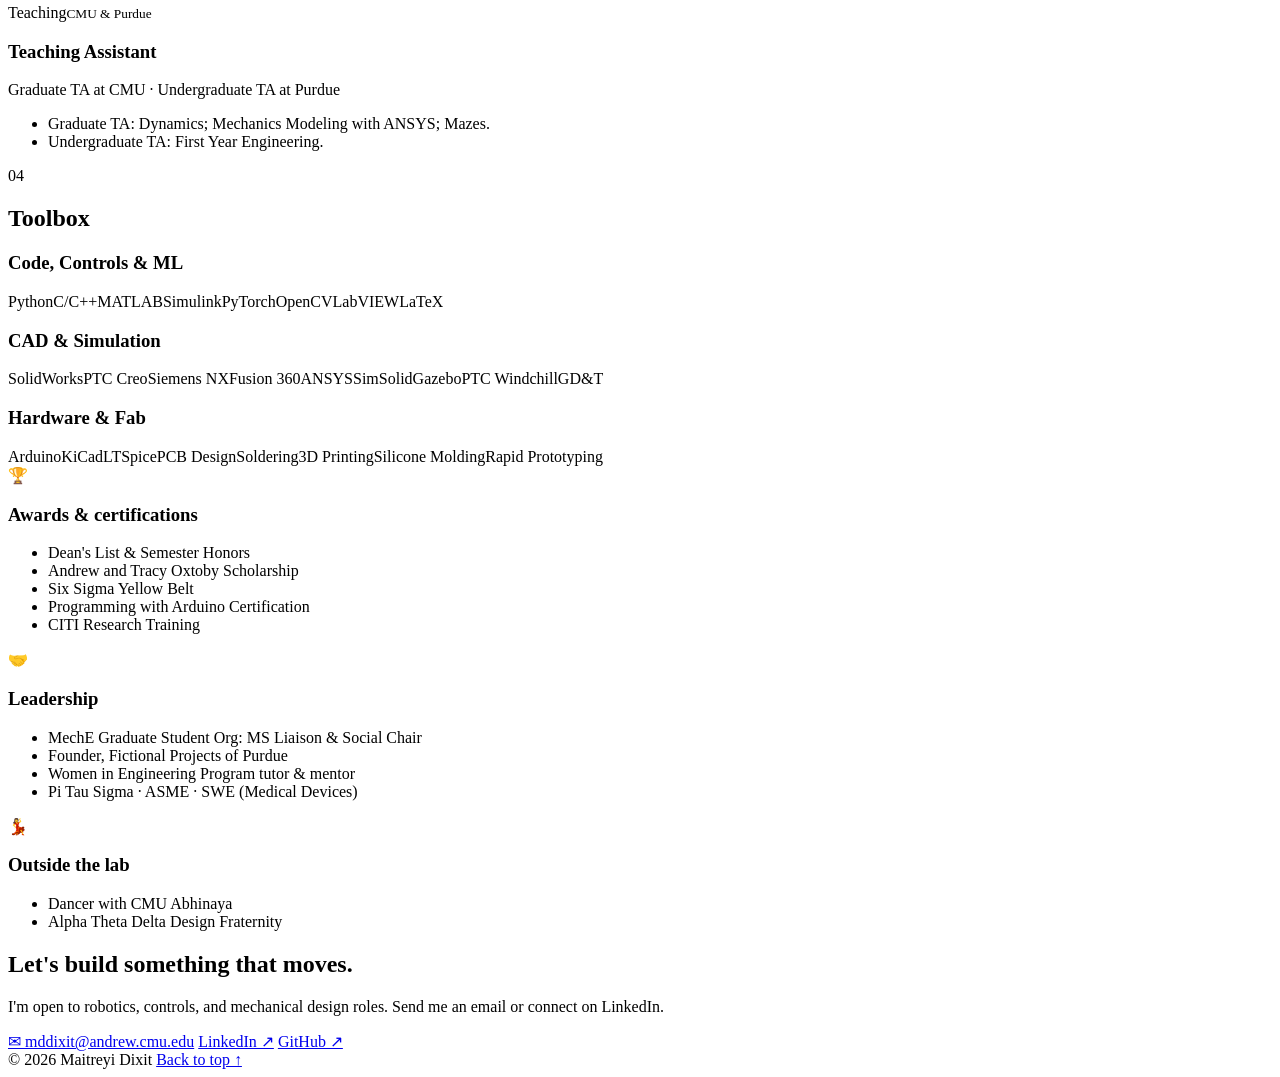
==== commit 5634ec8a: "Add files via upload" ====
--- a/index.html
+++ b/index.html
@@ -9,287 +9,8 @@
 <link rel="preconnect" href="https://fonts.googleapis.com">
 <link rel="preconnect" href="https://fonts.gstatic.com" crossorigin>
 <link href="https://fonts.googleapis.com/css2?family=Bricolage+Grotesque:opsz,wght@12..96,500;12..96,600;12..96,700&family=DM+Sans:ital,wght@0,400;0,500;0,700;1,400&display=swap" rel="stylesheet">
-<style>
-:root {
-  --bg: #FFF7EE;
-  --surface: #FFFFFF;
-  --ink: #16132B;
-  --muted: #5B5873;
-  --line: #16132B;
-  --coral: #EC6F6F;
-  --blue: #5B74E4;
-  --sun: #F4C766;
-  --teal: #44B8A6;
-  --violet: #9A84EE;
-  --on-accent: #16132B;
-  --border: rgba(22, 19, 43, 0.12);
-  --shadow: 0 6px 24px rgba(22, 19, 43, 0.07);
-  --shadow-sm: 0 2px 8px rgba(22, 19, 43, 0.08);
-  --shadow-lg: 0 14px 36px rgba(22, 19, 43, 0.12);
-  --tint: 20%;
-  --radius: 22px;
-}
-@media (prefers-color-scheme: dark) {
-  :root:not([data-theme="light"]) {
-    --bg: #15142A; --surface: #1F1D38; --ink: #F6F1EA; --muted: #B3AFCF; --line: #F6F1EA;
-    --coral: #F08A8A; --blue: #8196F0; --sun: #F2CF82; --teal: #6CCBBB; --violet: #B09EF5;
-    --border: rgba(255, 255, 255, 0.10);
-    --shadow: 0 6px 24px rgba(0, 0, 0, 0.30); --shadow-sm: 0 2px 8px rgba(0, 0, 0, 0.3); --shadow-lg: 0 14px 36px rgba(0, 0, 0, 0.45);
-    --tint: 16%;
-  }
-}
-:root[data-theme="dark"] {
-  --bg: #15142A; --surface: #1F1D38; --ink: #F6F1EA; --muted: #B3AFCF; --line: #F6F1EA;
-  --coral: #F08A8A; --blue: #8196F0; --sun: #F2CF82; --teal: #6CCBBB; --violet: #B09EF5;
-  --border: rgba(255, 255, 255, 0.10);
-  --shadow: 0 6px 24px rgba(0, 0, 0, 0.30); --shadow-sm: 0 2px 8px rgba(0, 0, 0, 0.3); --shadow-lg: 0 14px 36px rgba(0, 0, 0, 0.45);
-  --tint: 16%;
-}
-
-* { box-sizing: border-box; margin: 0; padding: 0; }
-html { scroll-behavior: smooth; scroll-padding-top: 84px; }
-body {
-  background: var(--bg); color: var(--ink);
-  font-family: "DM Sans", system-ui, sans-serif; font-size: 17px; line-height: 1.6;
-  overflow-x: hidden;
-}
-h1, h2, h3, .display { font-family: "Bricolage Grotesque", "DM Sans", sans-serif; line-height: 1.05; letter-spacing: -0.02em; }
-a { color: inherit; }
-.wrap { max-width: 1120px; margin: 0 auto; padding: 0 24px; }
-
-/* ---------- Nav ---------- */
-header.nav {
-  position: sticky; top: 0; z-index: 50;
-  background: color-mix(in srgb, var(--bg) 88%, transparent);
-  backdrop-filter: blur(10px);
-  border-bottom: 1px solid var(--border);
-}
-.nav .wrap { display: flex; align-items: center; justify-content: space-between; height: 68px; gap: 16px; }
-.logo {
-  font-family: "Bricolage Grotesque", sans-serif; font-weight: 700; font-size: 19px; text-decoration: none;
-  display: flex; align-items: center; gap: 10px;
-}
-.logo span.badge {
-  display: grid; place-items: center; width: 36px; height: 36px; border-radius: 10px;
-  background: var(--coral); color: #fff; font-size: 14px;
-}
-.nav ul { list-style: none; display: flex; gap: 6px; align-items: center; }
-.nav ul a {
-  text-decoration: none; font-weight: 500; padding: 8px 14px; border-radius: 999px; font-size: 15px;
-}
-.nav ul a:hover { background: var(--sun); color: var(--on-accent); }
-.theme-btn, .menu-btn {
-  border: 1px solid var(--border); background: var(--surface); color: var(--ink);
-  width: 40px; height: 40px; border-radius: 12px; cursor: pointer; font-size: 18px;
-  display: grid; place-items: center;
-}
-.menu-btn { display: none; }
-.theme-btn svg { display: block; }
-@media (max-width: 820px) {
-  .menu-btn { display: grid; }
-  .nav ul {
-    position: absolute; top: 68px; left: 0; right: 0; flex-direction: column; align-items: stretch;
-    background: var(--bg); border-bottom: 1px solid var(--border); padding: 12px 16px 18px; gap: 4px;
-    display: none;
-  }
-  .nav ul.open { display: flex; }
-  .nav ul a { display: block; font-size: 18px; }
-}
-
-/* ---------- Hero ---------- */
-.hero { position: relative; padding: 88px 0 72px; overflow: hidden; }
-.blob { position: absolute; border-radius: 50%; filter: blur(2px); opacity: .35; z-index: 0; }
-.blob.b1 { width: 340px; height: 340px; background: var(--sun); right: -80px; top: 40px; }
-.blob.b2 { width: 180px; height: 180px; background: var(--teal); right: 260px; top: 300px; }
-.blob.b3 { width: 110px; height: 110px; background: var(--violet); right: 90px; top: 380px; }
-.hero .wrap { position: relative; z-index: 1; }
-.eyebrow {
-  display: inline-flex; align-items: center; gap: 8px; font-weight: 500;
-  background: var(--surface); border: 1px solid var(--border); border-radius: 999px;
-  padding: 6px 14px; font-size: 14px; box-shadow: var(--shadow-sm);
-}
-.eyebrow .dot { width: 10px; height: 10px; border-radius: 50%; background: var(--teal); }
-.hero h1 { font-size: clamp(42px, 7.2vw, 86px); font-weight: 700; margin: 26px 0 18px; }
-.hero h1 .hl { color: var(--coral); }
-.hero .lede { font-size: clamp(19px, 2.4vw, 25px); max-width: 640px; color: var(--ink); }
-.hero .lede mark {
-  background: linear-gradient(transparent 55%, var(--sun) 55%); color: inherit; padding: 0 2px;
-}
-.cta { display: flex; flex-wrap: wrap; gap: 14px; margin-top: 34px; }
-.btn {
-  display: inline-flex; align-items: center; gap: 8px; text-decoration: none; font-weight: 500;
-  padding: 13px 22px; border-radius: 14px; border: 1px solid var(--border);
-  box-shadow: var(--shadow-sm); transition: transform .15s, box-shadow .15s;
-}
-.btn:hover { transform: translateY(-2px); box-shadow: var(--shadow); }
-.btn.primary { background: var(--coral); color: #fff; border-color: transparent; }
-.btn.secondary { background: var(--surface); color: var(--ink); }
-
-.stats { display: grid; grid-template-columns: repeat(4, 1fr); gap: 16px; margin-top: 64px; }
-.stat {
-  border: 1px solid var(--border); border-radius: var(--radius); padding: 20px; box-shadow: var(--shadow);
-  color: var(--on-accent);
-}
-.stat { color: var(--ink); background: color-mix(in srgb, var(--c) var(--tint), var(--surface)); border-top: 4px solid var(--c); }
-.stat:nth-child(1) { --c: var(--sun); }
-.stat:nth-child(2) { --c: var(--teal); }
-.stat:nth-child(3) { --c: var(--blue); }
-.stat:nth-child(4) { --c: var(--coral); }
-.stat b { display: block; font-family: "Bricolage Grotesque", sans-serif; font-size: 36px; font-weight: 700; line-height: 1; }
-.stat b.sm { font-size: 28px; }
-.stat span { font-size: 14px; font-weight: 500; display: block; margin-top: 8px; }
-@media (max-width: 820px) { .stats { grid-template-columns: repeat(2, 1fr); } .blob.b2, .blob.b3 { display: none; } }
-
-/* ---------- Marquee ---------- */
-.marquee {
-  background: var(--surface); color: var(--ink); border-block: 1px solid var(--border);
-  overflow: hidden; white-space: nowrap; padding: 14px 0;
-}
-.marquee .track { display: inline-block; animation: scroll 32s linear infinite; }
-.marquee span { font-family: "Bricolage Grotesque", sans-serif; font-weight: 500; font-size: 18px; margin: 0 18px; }
-.marquee span.star { color: var(--coral); }
-@keyframes scroll { to { transform: translateX(-50%); } }
-
-/* ---------- Sections ---------- */
-section.block { padding: 96px 0; }
-.sec-head { display: flex; align-items: center; gap: 16px; margin-bottom: 40px; flex-wrap: wrap; }
-.sec-head .num {
-  font-family: "Bricolage Grotesque", sans-serif; font-weight: 600; font-size: 14px;
-  background: var(--ink); color: var(--bg); padding: 4px 12px; border-radius: 999px;
-}
-.sec-head h2 { font-size: clamp(32px, 4.6vw, 48px); font-weight: 700; }
-
-/* About */
-.about-grid { display: grid; grid-template-columns: 1.3fr 1fr; gap: 40px; align-items: start; }
-.about-grid p { font-size: 19px; margin-bottom: 16px; }
-.edu-card {
-  background: var(--surface); border: 1px solid var(--border); border-radius: var(--radius);
-  box-shadow: var(--shadow); padding: 26px;
-}
-.edu-item + .edu-item { margin-top: 20px; padding-top: 20px; border-top: 2px dashed color-mix(in srgb, var(--ink) 30%, transparent); }
-.edu-item h3 { font-size: 22px; }
-.edu-item .meta { color: var(--muted); font-size: 15px; margin: 4px 0 8px; }
-.pill {
-  display: inline-block; font-size: 12.5px; font-weight: 500; padding: 3px 10px; border-radius: 999px;
-  color: var(--ink); background: color-mix(in srgb, var(--c) 28%, var(--surface));
-}
-.pill.sun { --c: var(--sun); } .pill.teal { --c: var(--teal); }
-.pill.coral { --c: var(--coral); } .pill.blue { --c: var(--blue); }
-.pill.violet { --c: var(--violet); }
-@media (max-width: 820px) { .about-grid { grid-template-columns: 1fr; } }
-
-/* Projects */
-.projects { display: grid; grid-template-columns: repeat(6, 1fr); gap: 22px; }
-.card {
-  background: var(--surface); border: 1px solid var(--border); border-radius: var(--radius);
-  box-shadow: var(--shadow); overflow: hidden; display: flex; flex-direction: column;
-  transition: transform .2s, box-shadow .2s;
-}
-.card:hover { transform: translateY(-4px); box-shadow: var(--shadow-lg); }
-.card .art { height: 190px; position: relative; border-bottom: 1px solid var(--border); overflow: hidden; }
-.card .art svg { position: absolute; inset: 0; width: 100%; height: 100%; }
-.card .body { padding: 24px; display: flex; flex-direction: column; gap: 10px; flex: 1; }
-.card h3 { font-size: 23px; font-weight: 700; }
-.card .role { color: var(--muted); font-size: 14px; font-weight: 500; }
-.card ul { padding-left: 18px; color: var(--ink); }
-.card li { margin-bottom: 6px; }
-.tags { display: flex; flex-wrap: wrap; gap: 6px; margin-top: auto; padding-top: 8px; }
-.tag {
-  font-size: 12.5px; font-weight: 500; padding: 3px 10px; border-radius: 999px;
-  background: color-mix(in srgb, var(--ink) 8%, transparent);
-}
-.span-4 { grid-column: span 4; } .span-2 { grid-column: span 2; } .span-3 { grid-column: span 3; }
-.card.feature .art { height: 100%; min-height: 260px; border-bottom: 0; border-right: 1px solid var(--border); }
-.card.feature { flex-direction: row; }
-.card.feature .art { flex: 0 0 42%; }
-@media (max-width: 960px) {
-  .projects { grid-template-columns: 1fr 1fr; }
-  .span-4, .span-2, .span-3 { grid-column: span 1; }
-  .card.feature { grid-column: 1 / -1; }
-}
-@media (max-width: 640px) {
-  .projects { grid-template-columns: 1fr; }
-  .card.feature { flex-direction: column; }
-  .card.feature .art { flex: none; height: 200px; min-height: 0; border-right: 0; border-bottom: 1px solid var(--border); }
-}
-
-/* Timeline */
-.timeline { display: grid; gap: 22px; }
-.job {
-  display: grid; grid-template-columns: 220px 1fr; gap: 28px;
-  background: var(--surface); border: 1px solid var(--border); border-radius: var(--radius);
-  box-shadow: var(--shadow); padding: 28px; position: relative; overflow: hidden;
-}
-.job::before { content: ""; position: absolute; left: 0; top: 0; bottom: 0; width: 5px; background: var(--c, var(--coral)); }
-.job .when { font-weight: 700; font-size: 15px; padding-left: 8px; }
-.job .when small { display: block; color: var(--muted); font-weight: 500; margin-top: 4px; }
-.job h3 { font-size: 22px; font-weight: 700; }
-.job .org { font-weight: 500; color: var(--muted); margin: 4px 0 12px; }
-.job ul { padding-left: 18px; }
-.job li { margin-bottom: 6px; }
-@media (max-width: 720px) { .job { grid-template-columns: 1fr; gap: 10px; } }
-
-/* Skills */
-.skills { display: grid; grid-template-columns: repeat(3, 1fr); gap: 22px; }
-.skill-box { border: 1px solid var(--border); border-radius: var(--radius); padding: 26px; box-shadow: var(--shadow); color: var(--ink); background: color-mix(in srgb, var(--c) var(--tint), var(--surface)); border-top: 4px solid var(--c); }
-.skill-box h3 { font-size: 21px; font-weight: 700; margin-bottom: 16px; }
-.skill-box .chips { display: flex; flex-wrap: wrap; gap: 8px; }
-.skill-box .chips span {
-  background: var(--surface); color: var(--ink); border: 1px solid var(--border);
-  border-radius: 999px; padding: 4px 12px; font-size: 14px; font-weight: 500;
-}
-.skill-box.s1 { --c: var(--sun); }
-.skill-box.s2 { --c: var(--teal); }
-.skill-box.s3 { --c: var(--violet); }
-@media (max-width: 900px) { .skills { grid-template-columns: 1fr; } }
-
-/* Beyond */
-.beyond { display: grid; grid-template-columns: repeat(3, 1fr); gap: 22px; margin-top: 22px; }
-.mini {
-  background: var(--surface); border: 1px solid var(--border); border-radius: var(--radius); padding: 24px;
-  box-shadow: var(--shadow);
-}
-.mini .icon { font-size: 30px; margin-bottom: 8px; }
-.mini h3 { font-size: 21px; margin-bottom: 8px; }
-.mini p, .mini li { color: var(--muted); font-size: 15.5px; }
-.mini ul { padding-left: 18px; }
-@media (max-width: 900px) { .beyond { grid-template-columns: 1fr; } }
-
-/* Contact */
-.contact {
-  background: #4B63D3; color: #fff; border: 1px solid var(--border); border-radius: 32px;
-  padding: clamp(32px, 6vw, 72px); box-shadow: var(--shadow-lg); position: relative; overflow: hidden;
-}
-.contact::after {
-  content: ""; position: absolute; width: 280px; height: 280px; border-radius: 50%;
-  background: #fff; opacity: .12; right: -80px; bottom: -110px;
-}
-.contact h2 { font-size: clamp(34px, 5vw, 56px); font-weight: 700; max-width: 760px; position: relative; z-index: 1; }
-.contact p { font-size: 20px; margin: 18px 0 30px; max-width: 560px; position: relative; z-index: 1; }
-.contact .cta { position: relative; z-index: 1; margin-top: 0; }
-.contact .btn.primary { background: #fff; color: #16132B; }
-.contact .btn.secondary { background: transparent; color: #fff; border-color: rgba(255,255,255,.5); box-shadow: none; }
-
-footer { padding: 40px 0 56px; color: var(--muted); font-size: 14px; }
-footer .wrap { display: flex; justify-content: space-between; flex-wrap: wrap; gap: 12px; }
-
-/* Reveal */
-.reveal { opacity: 0; transform: translateY(24px); transition: opacity .6s ease, transform .6s ease; }
-.reveal.in { opacity: 1; transform: none; }
-@media (prefers-reduced-motion: reduce) {
-  html { scroll-behavior: auto; }
-  .reveal { opacity: 1; transform: none; transition: none; }
-  .marquee .track { animation: none; }
-  .btn, .card { transition: none; }
-}
-@media (max-width: 480px) {
-  .wrap { padding: 0 16px; }
-  .hero { padding-top: 56px; }
-  .blob.b1 { width: 220px; height: 220px; right: -90px; top: 10px; }
-  .stat b { font-size: 32px; }
-  section.block { padding: 72px 0; }
-}
-</style>
+<link rel="stylesheet" href="assets/style.css">
+<script>try{var t=localStorage.getItem("theme");if(t)document.documentElement.dataset.theme=t}catch(e){}</script>
 </head>
 <body>
 
@@ -373,128 +94,7 @@
   <section class="block" id="projects" style="padding-top:0">
     <div class="wrap">
       <div class="sec-head"><span class="num">02</span><h2>Selected work</h2></div>
-      <div class="projects">
-
-        <!-- Sea slug (feature) -->
-        <article class="card feature span-4 reveal" style="grid-column: 1 / -1;">
-          <div class="art" style="background:color-mix(in srgb, var(--teal) 45%, var(--surface))">
-            <svg viewBox="0 0 400 300" preserveAspectRatio="xMidYMid meet" aria-hidden="true">
-              <circle cx="60" cy="60" r="10" fill="#fff" opacity=".5"/><circle cx="340" cy="240" r="16" fill="#fff" opacity=".4"/><circle cx="320" cy="60" r="7" fill="#fff" opacity=".6"/>
-              <path d="M70 190 C 110 120, 170 120, 210 150 S 300 180, 330 150 C 345 140, 350 170, 330 190 C 290 225, 130 235, 70 190 Z" fill="#EC6F6F" stroke="#16132B" stroke-width="3"/>
-              <path d="M120 160 q 10 -30 20 0 M160 150 q 10 -32 20 0 M200 152 q 10 -30 20 0 M240 162 q 10 -28 20 0 M280 160 q 8 -24 16 0" fill="#F4C766" stroke="#16132B" stroke-width="3.5"/>
-              <path d="M320 152 l 22 -34 M330 158 l 30 -22" stroke="#16132B" stroke-width="3" stroke-linecap="round"/>
-              <circle cx="342" cy="118" r="6" fill="#F4C766" stroke="#16132B" stroke-width="3"/><circle cx="360" cy="136" r="6" fill="#F4C766" stroke="#16132B" stroke-width="3"/>
-              <path d="M40 250 q 30 -14 60 0 t 60 0 t 60 0 t 60 0 t 60 0 t 60 0" fill="none" stroke="#16132B" stroke-width="3" opacity=".5"/>
-            </svg>
-          </div>
-          <div class="body">
-            <span class="pill teal" style="align-self:flex-start">Current research · CMU</span>
-            <h3>Biomimetic Soft "Sea Slug" Robot</h3>
-            <div class="role">Research Assistant, Biohybrid &amp; Organic Robotics Group · Aug 2025 to present</div>
-            <ul>
-              <li>Designed and iterated a soft robot that combines actuator fabrication, a custom PCB, closed-loop control, and neural-network models for adaptive locomotion.</li>
-              <li>Prototyped and tested designs, contributing to submissions to <strong>IEEE/RSJ IROS</strong> and <strong>IEEE ICRA</strong>.</li>
-              <li>Built an <strong>OpenCV</strong> pipeline that automatically characterizes snake-robot locomotion.</li>
-              <li>Presented at the Midwest Robotics Workshop and the NIH BRAIN Initiative Conference.</li>
-            </ul>
-            <div class="tags"><span class="tag">Soft Actuators</span><span class="tag">PCB Design</span><span class="tag">Closed-Loop Control</span><span class="tag">PyTorch</span><span class="tag">OpenCV</span></div>
-          </div>
-        </article>
-
-        <!-- Manta ray -->
-        <article class="card span-3 reveal">
-          <div class="art" style="background:color-mix(in srgb, var(--blue) 45%, var(--surface))">
-            <svg viewBox="0 0 400 190" preserveAspectRatio="xMidYMid slice" aria-hidden="true">
-              <circle cx="40" cy="40" r="8" fill="#fff" opacity=".5"/><circle cx="360" cy="150" r="12" fill="#fff" opacity=".4"/><circle cx="350" cy="36" r="5" fill="#fff" opacity=".6"/>
-              <path d="M200 50 C 230 50, 250 70, 340 95 C 270 110, 240 120, 215 140 L 205 180 L 195 140 C 160 120, 130 110, 60 95 C 150 70, 170 50, 200 50 Z" fill="#F4C766" stroke="#16132B" stroke-width="3" stroke-linejoin="round"/>
-              <circle cx="186" cy="72" r="5" fill="#16132B"/><circle cx="214" cy="72" r="5" fill="#16132B"/>
-              <path d="M180 58 l -8 -14 M220 58 l 8 -14" stroke="#16132B" stroke-width="3" stroke-linecap="round"/>
-            </svg>
-          </div>
-          <div class="body">
-            <span class="pill blue" style="align-self:flex-start">Senior Design · Technical Lead</span>
-            <h3>Soft Robotic Manta Ray</h3>
-            <div class="role">Purdue University · Jan to May 2025</div>
-            <ul>
-              <li>Led development of a silicone manta ray robot rated for <strong>50&nbsp;m</strong> depth, including CAD molds, a PCB with an embedded microcontroller, and integrated electronics.</li>
-              <li>Validated pressure resistance, structure, and waterproofing through component tests and 10–12&nbsp;m pool trials.</li>
-            </ul>
-            <div class="tags"><span class="tag">Silicone Molding</span><span class="tag">Embedded Systems</span><span class="tag">Waterproofing</span><span class="tag">CAD</span></div>
-          </div>
-        </article>
-
-        <!-- Turret -->
-        <article class="card span-3 reveal">
-          <div class="art" style="background:color-mix(in srgb, var(--sun) 45%, var(--surface))">
-            <svg viewBox="0 0 400 190" preserveAspectRatio="xMidYMid slice" aria-hidden="true">
-              <circle cx="290" cy="95" r="62" fill="none" stroke="#16132B" stroke-width="3"/>
-              <circle cx="290" cy="95" r="36" fill="#EC6F6F" stroke="#16132B" stroke-width="3"/>
-              <circle cx="290" cy="95" r="10" fill="#fff" stroke="#16132B" stroke-width="3"/>
-              <path d="M290 20 v 30 M290 140 v 30 M215 95 h 30 M335 95 h 30" stroke="#16132B" stroke-width="3" stroke-linecap="round"/>
-              <rect x="70" y="120" width="90" height="40" rx="8" fill="#9A84EE" stroke="#16132B" stroke-width="3"/>
-              <rect x="92" y="78" width="46" height="44" rx="8" fill="#44B8A6" stroke="#16132B" stroke-width="3"/>
-              <path d="M136 96 L 205 90" stroke="#16132B" stroke-width="8" stroke-linecap="round"/>
-              <circle cx="115" cy="100" r="7" fill="#fff" stroke="#16132B" stroke-width="3"/>
-            </svg>
-          </div>
-          <div class="body">
-            <span class="pill sun" style="align-self:flex-start">Founder · Fictional Projects of Purdue</span>
-            <h3>Autonomous Tracking Turret</h3>
-            <div class="role">Purdue student organization · Sep 2022 to Jan 2024</div>
-            <ul>
-              <li>Founded a student organization and led it in building a human-tracking turret that reached <strong>~80% targeting accuracy</strong>.</li>
-              <li>Designed the Arduino circuitry and wrote computer-vision code to detect and track targets in real time.</li>
-            </ul>
-            <div class="tags"><span class="tag">Arduino</span><span class="tag">Computer Vision</span><span class="tag">Leadership</span></div>
-          </div>
-        </article>
-
-        <!-- Chortos -->
-        <article class="card span-3 reveal">
-          <div class="art" style="background:color-mix(in srgb, var(--violet) 45%, var(--surface))">
-            <svg viewBox="0 0 400 190" preserveAspectRatio="xMidYMid slice" aria-hidden="true">
-              <path d="M150 30 h 40 v 50 l 40 80 h -120 l 40 -80 z" fill="#fff" stroke="#16132B" stroke-width="3" stroke-linejoin="round"/>
-              <path d="M126 130 h 88 l 16 30 h -120 z" fill="#44B8A6" stroke="#16132B" stroke-width="3" stroke-linejoin="round"/>
-              <circle cx="160" cy="118" r="6" fill="#fff" stroke="#16132B" stroke-width="3"/><circle cx="178" cy="100" r="4" fill="#fff" stroke="#16132B" stroke-width="3"/>
-              <rect x="250" y="60" width="100" height="80" rx="10" fill="#F4C766" stroke="#16132B" stroke-width="3"/>
-              <path d="M262 110 l 16 -18 l 14 12 l 16 -26 l 16 20 l 14 -10" fill="none" stroke="#16132B" stroke-width="3" stroke-linejoin="round" stroke-linecap="round"/>
-            </svg>
-          </div>
-          <div class="body">
-            <span class="pill violet" style="align-self:flex-start">Research · Purdue</span>
-            <h3>Polymer Degradation Test Systems</h3>
-            <div class="role">Research Assistant, Chortos Laboratory · Jun 2023 to May 2024</div>
-            <ul>
-              <li>Built Arduino-based test rigs to measure how metals coated in antioxidant polymers degrade over time.</li>
-              <li>Designed and fabricated custom apparatus (SolidWorks, 3D printing, soldering) and led an undergraduate team, raising testing throughput <strong>~15×</strong>.</li>
-            </ul>
-            <div class="tags"><span class="tag">Test Rigs</span><span class="tag">SolidWorks</span><span class="tag">3D Printing</span></div>
-          </div>
-        </article>
-
-        <!-- MSA -->
-        <article class="card span-3 reveal">
-          <div class="art" style="background:color-mix(in srgb, var(--coral) 45%, var(--surface))">
-            <svg viewBox="0 0 400 190" preserveAspectRatio="xMidYMid slice" aria-hidden="true">
-              <rect x="150" y="40" width="80" height="120" rx="16" fill="#fff" stroke="#16132B" stroke-width="3"/>
-              <rect x="164" y="56" width="52" height="36" rx="6" fill="#44B8A6" stroke="#16132B" stroke-width="3"/>
-              <circle cx="190" cy="126" r="14" fill="#F4C766" stroke="#16132B" stroke-width="3"/>
-              <path d="M250 70 q 20 25 0 50 M268 56 q 34 39 0 78 M286 42 q 48 53 0 106" fill="none" stroke="#16132B" stroke-width="3" stroke-linecap="round"/>
-            </svg>
-          </div>
-          <div class="body">
-            <span class="pill coral" style="align-self:flex-start">Strategy · CMU Corporate Startup Lab</span>
-            <h3>MSA Safety: Connected Gas Detection</h3>
-            <div class="role">Consulting project · Jan to May 2026</div>
-            <ul>
-              <li>Worked with MSA's product team to assess connected gas-detection hardware, its data capabilities, and what keeps customers on older solutions.</li>
-              <li>Researched MSA teams, distributors, and industrial users to build product recommendations.</li>
-            </ul>
-            <div class="tags"><span class="tag">Product Strategy</span><span class="tag">Customer Research</span><span class="tag">IoT Hardware</span></div>
-          </div>
-        </article>
-
-      </div>
+      <div class="projects" id="projectGrid"></div>
     </div>
   </section>
 
@@ -629,39 +229,8 @@
   </div>
 </footer>
 
-<script>
-  // Mobile menu
-  const menuBtn = document.getElementById('menuBtn');
-  const menu = document.getElementById('menu');
-  menuBtn.addEventListener('click', () => {
-    const open = menu.classList.toggle('open');
-    menuBtn.setAttribute('aria-expanded', open);
-  });
-  menu.querySelectorAll('a').forEach(a => a.addEventListener('click', () => {
-    menu.classList.remove('open'); menuBtn.setAttribute('aria-expanded', false);
-  }));
-
-  // Theme toggle (remembers choice when storage is available)
-  const root = document.documentElement;
-  try { const t = localStorage.getItem('theme'); if (t) root.dataset.theme = t; } catch (e) {}
-  document.getElementById('themeBtn').addEventListener('click', () => {
-    const isDark = root.dataset.theme
-      ? root.dataset.theme === 'dark'
-      : matchMedia('(prefers-color-scheme: dark)').matches;
-    root.dataset.theme = isDark ? 'light' : 'dark';
-    try { localStorage.setItem('theme', root.dataset.theme); } catch (e) {}
-  });
-
-  // Reveal on scroll
-  const els = document.querySelectorAll('.reveal');
-  if ('IntersectionObserver' in window) {
-    const io = new IntersectionObserver(entries => {
-      entries.forEach(e => { if (e.isIntersecting) { e.target.classList.add('in'); io.unobserve(e.target); } });
-    }, { threshold: 0.12 });
-    els.forEach(el => io.observe(el));
-  } else {
-    els.forEach(el => el.classList.add('in'));
-  }
-</script>
+<script src="assets/art.js"></script>
+<script src="assets/projects.js"></script>
+<script src="assets/main.js"></script>
 </body>
 </html>
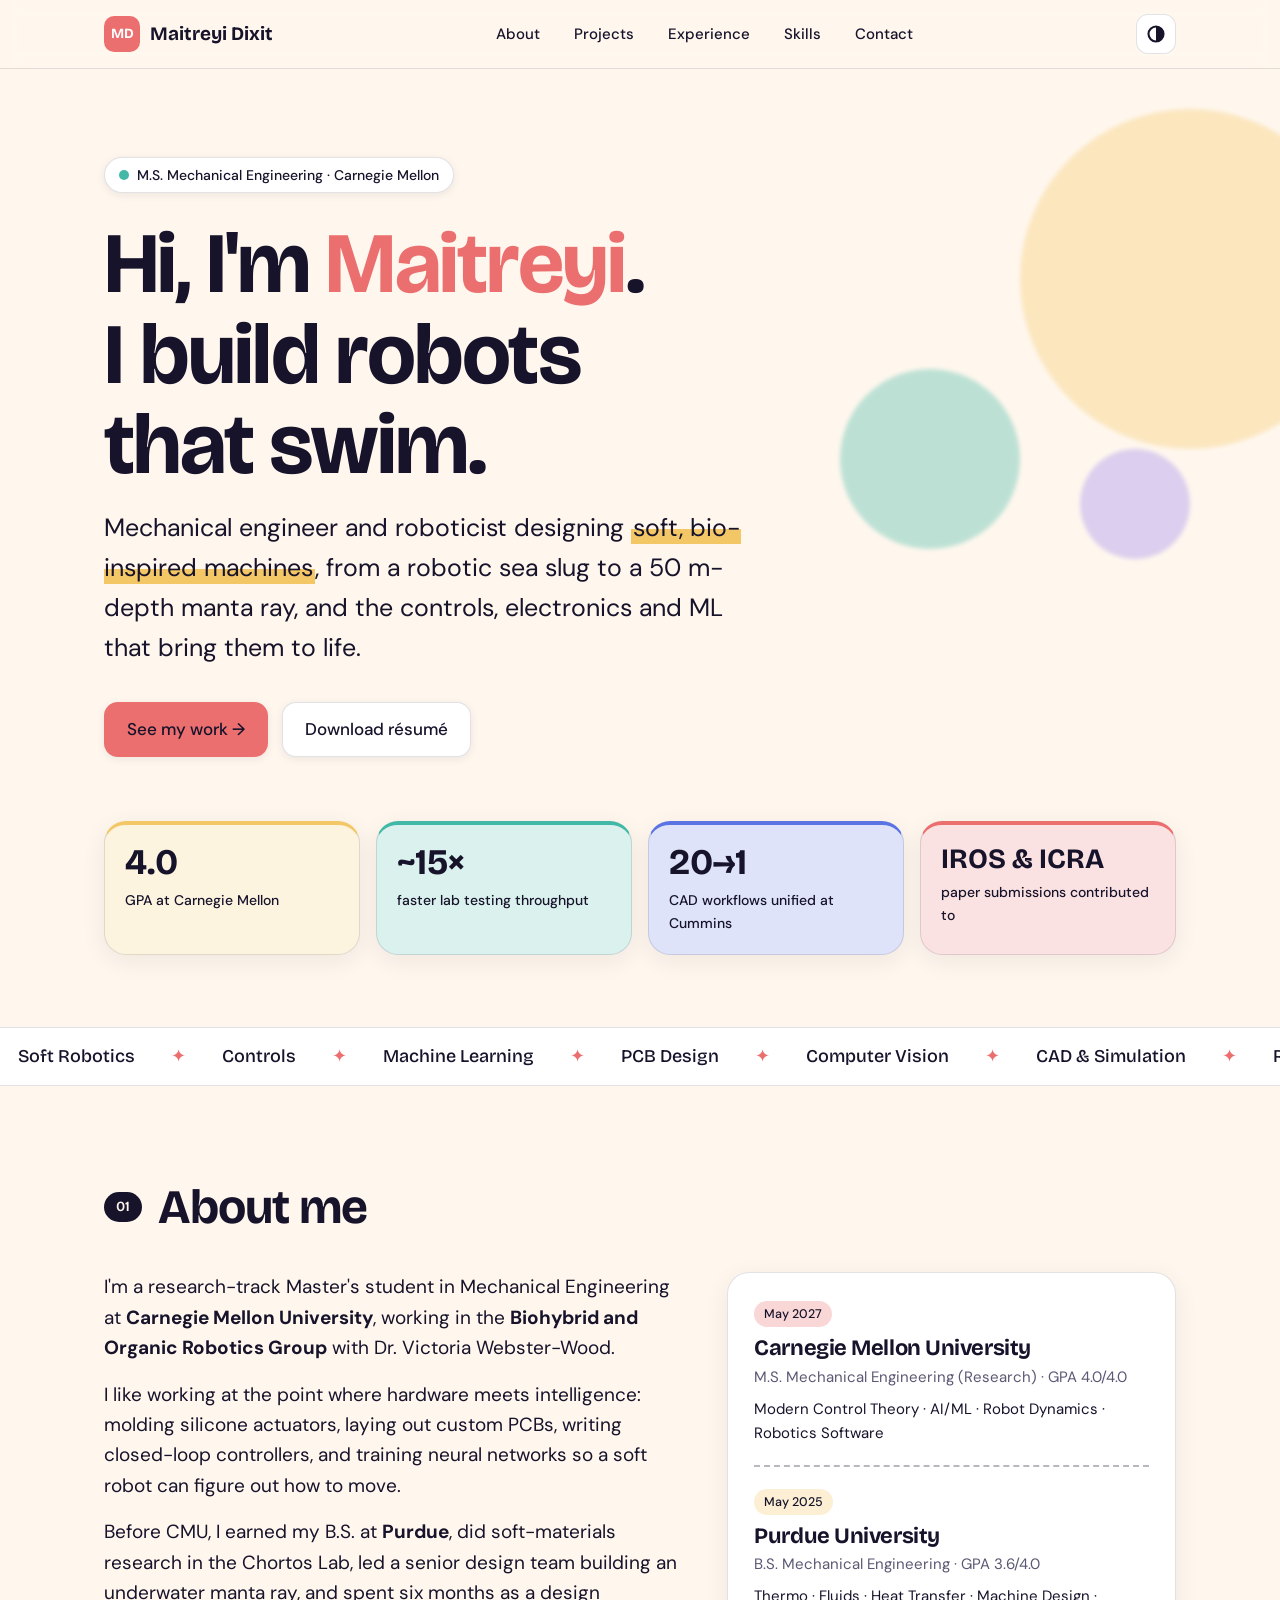
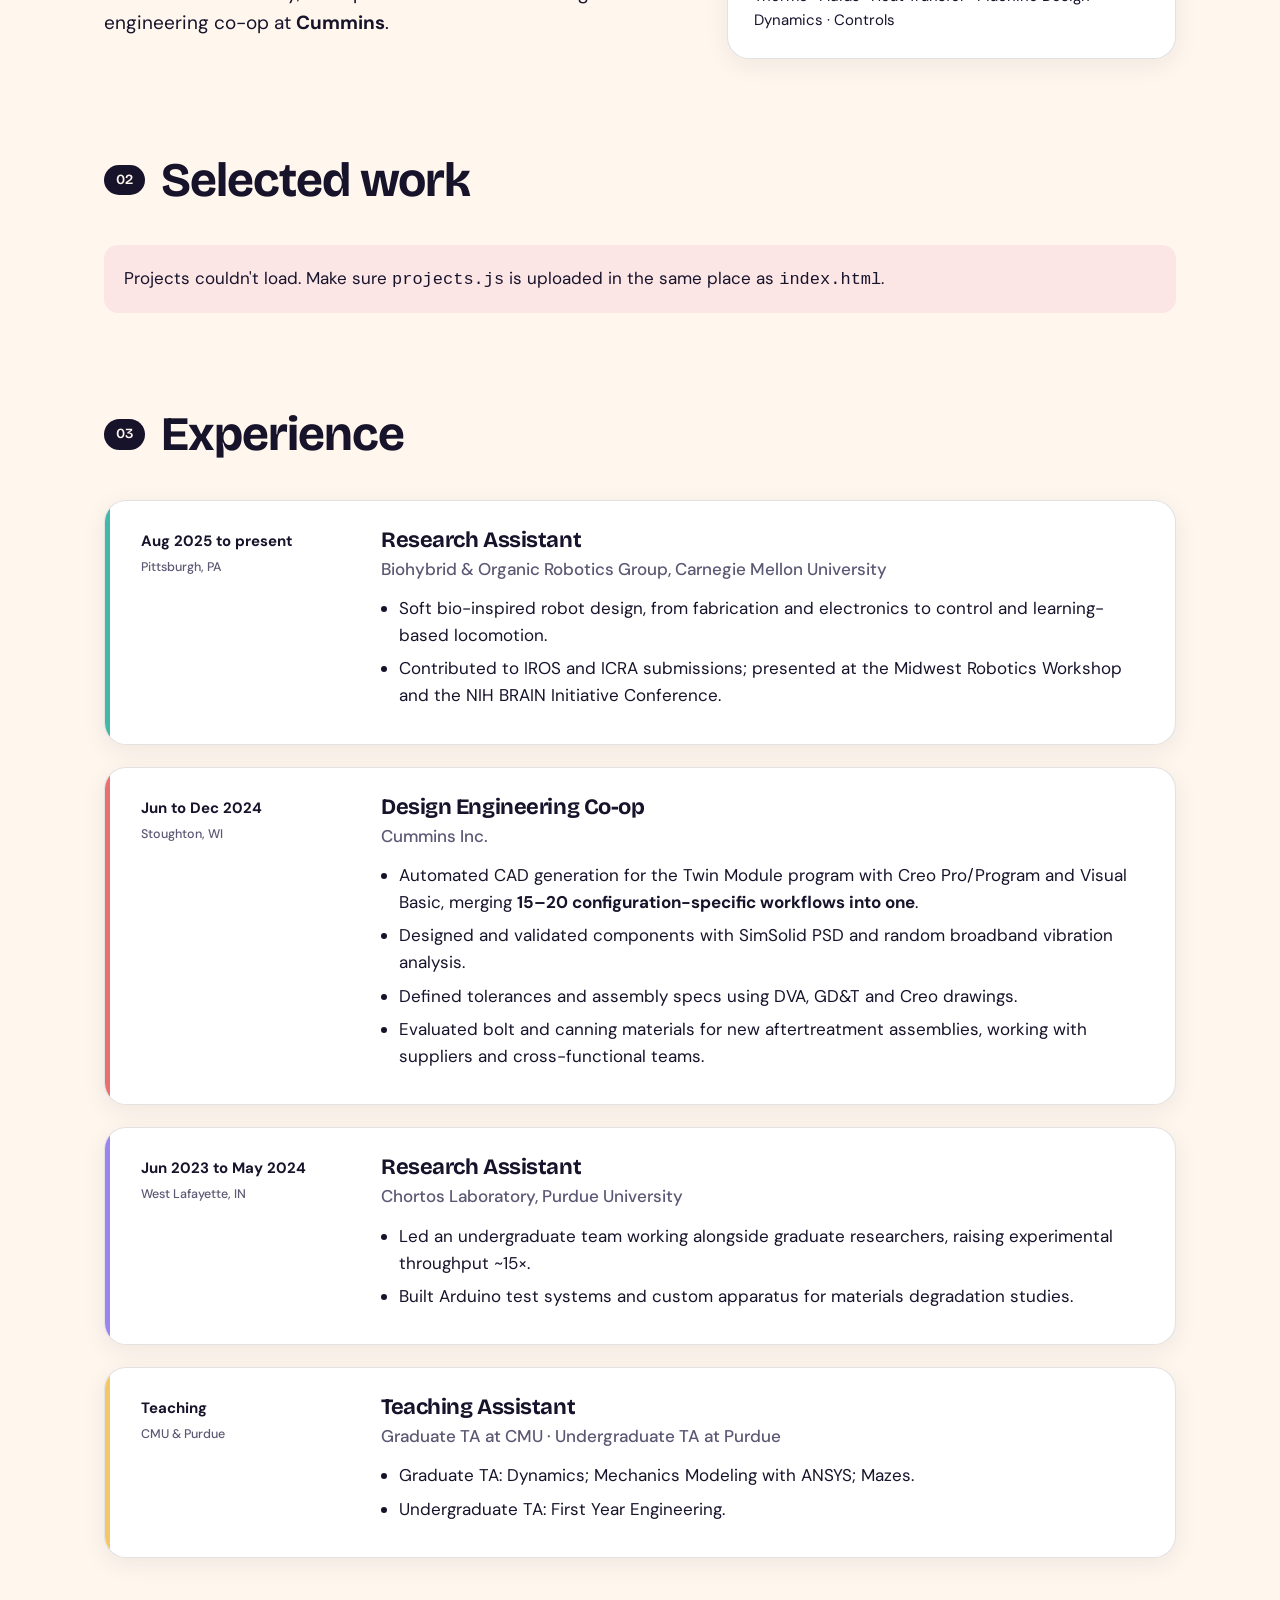
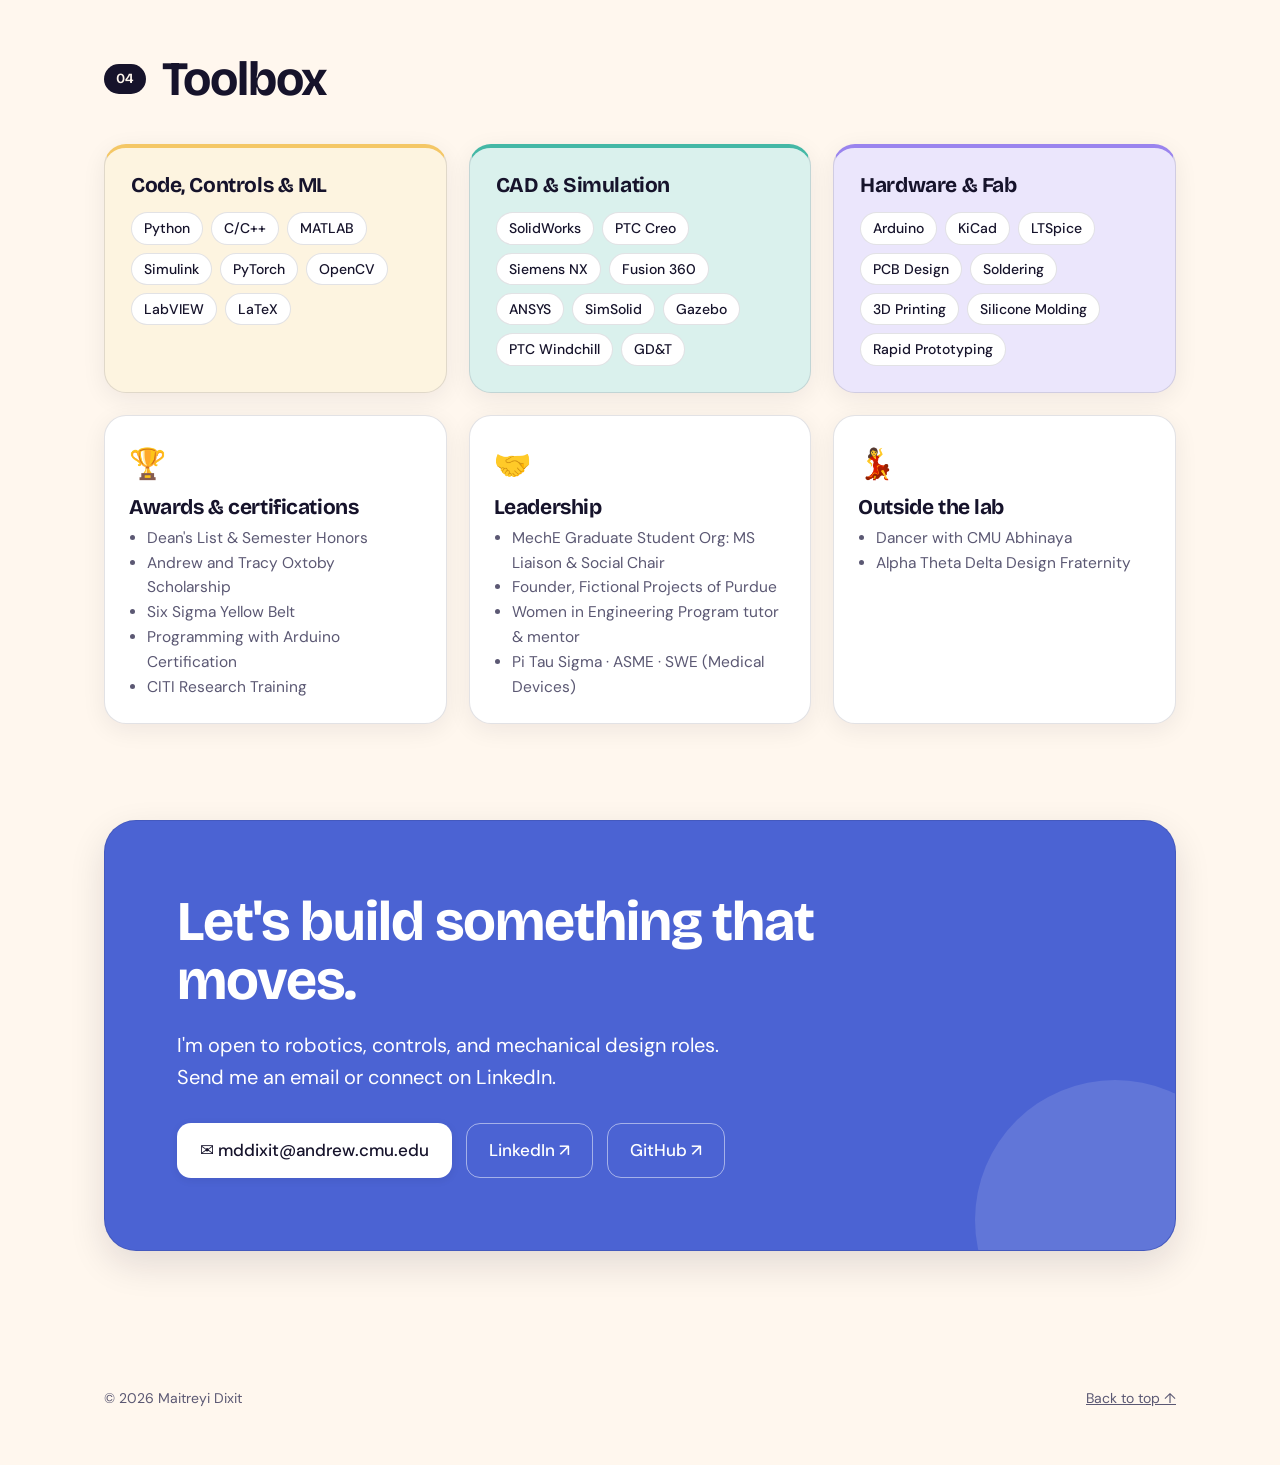
==== commit 9dfe302d: "neww" ====
--- a/index.html
+++ b/index.html
@@ -9,7 +9,605 @@
 <link rel="preconnect" href="https://fonts.googleapis.com">
 <link rel="preconnect" href="https://fonts.gstatic.com" crossorigin>
 <link href="https://fonts.googleapis.com/css2?family=Bricolage+Grotesque:opsz,wght@12..96,500;12..96,600;12..96,700&family=DM+Sans:ital,wght@0,400;0,500;0,700;1,400&display=swap" rel="stylesheet">
-<link rel="stylesheet" href="assets/style.css">
+<!-- Site design (built in so the page always looks right) -->
+<style>
+:root {
+  --bg: #FFF7EE;
+  --surface: #FFFFFF;
+  --ink: #16132B;
+  --muted: #5B5873;
+  --line: #16132B;
+  --coral: #EC6F6F;
+  --blue: #5B74E4;
+  --sun: #F4C766;
+  --teal: #44B8A6;
+  --violet: #9A84EE;
+  --on-accent: #16132B;
+  --border: rgba(22, 19, 43, 0.12);
+  --shadow: 0 6px 24px rgba(22, 19, 43, 0.07);
+  --shadow-sm: 0 2px 8px rgba(22, 19, 43, 0.08);
+  --shadow-lg: 0 14px 36px rgba(22, 19, 43, 0.12);
+  --tint: 20%;
+  --radius: 22px;
+}
+@media (prefers-color-scheme: dark) {
+  :root:not([data-theme="light"]) {
+    --bg: #15142A; --surface: #1F1D38; --ink: #F6F1EA; --muted: #B3AFCF; --line: #F6F1EA;
+    --coral: #F08A8A; --blue: #8196F0; --sun: #F2CF82; --teal: #6CCBBB; --violet: #B09EF5;
+    --border: rgba(255, 255, 255, 0.10);
+    --shadow: 0 6px 24px rgba(0, 0, 0, 0.30); --shadow-sm: 0 2px 8px rgba(0, 0, 0, 0.3); --shadow-lg: 0 14px 36px rgba(0, 0, 0, 0.45);
+    --tint: 16%;
+  }
+}
+:root[data-theme="dark"] {
+  --bg: #15142A; --surface: #1F1D38; --ink: #F6F1EA; --muted: #B3AFCF; --line: #F6F1EA;
+  --coral: #F08A8A; --blue: #8196F0; --sun: #F2CF82; --teal: #6CCBBB; --violet: #B09EF5;
+  --border: rgba(255, 255, 255, 0.10);
+  --shadow: 0 6px 24px rgba(0, 0, 0, 0.30); --shadow-sm: 0 2px 8px rgba(0, 0, 0, 0.3); --shadow-lg: 0 14px 36px rgba(0, 0, 0, 0.45);
+  --tint: 16%;
+}
+
+* { box-sizing: border-box; margin: 0; padding: 0; }
+html { scroll-behavior: smooth; scroll-padding-top: 84px; }
+body {
+  background: var(--bg); color: var(--ink);
+  font-family: "DM Sans", system-ui, sans-serif; font-size: 17px; line-height: 1.6;
+  overflow-x: hidden;
+}
+h1, h2, h3, .display { font-family: "Bricolage Grotesque", "DM Sans", sans-serif; line-height: 1.05; letter-spacing: -0.02em; }
+a { color: inherit; }
+.wrap { max-width: 1120px; margin: 0 auto; padding: 0 24px; }
+
+/* ---------- Nav ---------- */
+header.nav {
+  position: sticky; top: 0; z-index: 50;
+  background: color-mix(in srgb, var(--bg) 88%, transparent);
+  backdrop-filter: blur(10px);
+  border-bottom: 1px solid var(--border);
+}
+.nav .wrap { display: flex; align-items: center; justify-content: space-between; height: 68px; gap: 16px; }
+.logo {
+  font-family: "Bricolage Grotesque", sans-serif; font-weight: 700; font-size: 19px; text-decoration: none;
+  display: flex; align-items: center; gap: 10px;
+}
+.logo span.badge {
+  display: grid; place-items: center; width: 36px; height: 36px; border-radius: 10px;
+  background: var(--coral); color: #fff; font-size: 14px;
+}
+.nav ul { list-style: none; display: flex; gap: 6px; align-items: center; }
+.nav ul a {
+  text-decoration: none; font-weight: 500; padding: 8px 14px; border-radius: 999px; font-size: 15px;
+}
+.nav ul a:hover { background: var(--sun); color: var(--on-accent); }
+.theme-btn, .menu-btn {
+  border: 1px solid var(--border); background: var(--surface); color: var(--ink);
+  width: 40px; height: 40px; border-radius: 12px; cursor: pointer; font-size: 18px;
+  display: grid; place-items: center;
+}
+.menu-btn { display: none; }
+.theme-btn svg { display: block; }
+@media (max-width: 820px) {
+  .menu-btn { display: grid; }
+  .nav ul {
+    position: absolute; top: 68px; left: 0; right: 0; flex-direction: column; align-items: stretch;
+    background: var(--bg); border-bottom: 1px solid var(--border); padding: 12px 16px 18px; gap: 4px;
+    display: none;
+  }
+  .nav ul.open { display: flex; }
+  .nav ul a { display: block; font-size: 18px; }
+}
+
+/* ---------- Hero ---------- */
+.hero { position: relative; padding: 88px 0 72px; overflow: hidden; }
+.blob { position: absolute; border-radius: 50%; filter: blur(2px); opacity: .35; z-index: 0; }
+.blob.b1 { width: 340px; height: 340px; background: var(--sun); right: -80px; top: 40px; }
+.blob.b2 { width: 180px; height: 180px; background: var(--teal); right: 260px; top: 300px; }
+.blob.b3 { width: 110px; height: 110px; background: var(--violet); right: 90px; top: 380px; }
+.hero .wrap { position: relative; z-index: 1; }
+.eyebrow {
+  display: inline-flex; align-items: center; gap: 8px; font-weight: 500;
+  background: var(--surface); border: 1px solid var(--border); border-radius: 999px;
+  padding: 6px 14px; font-size: 14px; box-shadow: var(--shadow-sm);
+}
+.eyebrow .dot { width: 10px; height: 10px; border-radius: 50%; background: var(--teal); }
+.hero h1 { font-size: clamp(42px, 7.2vw, 86px); font-weight: 700; margin: 26px 0 18px; }
+.hero h1 .hl { color: var(--coral); }
+.hero .lede { font-size: clamp(19px, 2.4vw, 25px); max-width: 640px; color: var(--ink); }
+.hero .lede mark {
+  background: linear-gradient(transparent 55%, var(--sun) 55%); color: inherit; padding: 0 2px;
+}
+.cta { display: flex; flex-wrap: wrap; gap: 14px; margin-top: 34px; }
+.btn {
+  display: inline-flex; align-items: center; gap: 8px; text-decoration: none; font-weight: 500;
+  padding: 13px 22px; border-radius: 14px; border: 1px solid var(--border);
+  box-shadow: var(--shadow-sm); transition: transform .15s, box-shadow .15s;
+}
+.btn:hover { transform: translateY(-2px); box-shadow: var(--shadow); }
+.btn.primary { background: var(--coral); color: #16132B; border-color: transparent; }
+.btn.secondary { background: var(--surface); color: var(--ink); }
+
+.stats { display: grid; grid-template-columns: repeat(4, 1fr); gap: 16px; margin-top: 64px; }
+.stat {
+  border: 1px solid var(--border); border-radius: var(--radius); padding: 20px; box-shadow: var(--shadow);
+  color: var(--on-accent);
+}
+.stat { color: var(--ink); background: color-mix(in srgb, var(--c) var(--tint), var(--surface)); border-top: 4px solid var(--c); }
+.stat:nth-child(1) { --c: var(--sun); }
+.stat:nth-child(2) { --c: var(--teal); }
+.stat:nth-child(3) { --c: var(--blue); }
+.stat:nth-child(4) { --c: var(--coral); }
+.stat b { display: block; font-family: "Bricolage Grotesque", sans-serif; font-size: 36px; font-weight: 700; line-height: 1; }
+.stat b.sm { font-size: 28px; }
+.stat span { font-size: 14px; font-weight: 500; display: block; margin-top: 8px; }
+@media (max-width: 820px) { .stats { grid-template-columns: repeat(2, 1fr); } .blob.b2, .blob.b3 { display: none; } }
+
+/* ---------- Marquee ---------- */
+.marquee {
+  background: var(--surface); color: var(--ink); border-block: 1px solid var(--border);
+  overflow: hidden; white-space: nowrap; padding: 14px 0;
+}
+.marquee .track { display: inline-block; animation: scroll 32s linear infinite; }
+.marquee span { font-family: "Bricolage Grotesque", sans-serif; font-weight: 500; font-size: 18px; margin: 0 18px; }
+.marquee span.star { color: var(--coral); }
+@keyframes scroll { to { transform: translateX(-50%); } }
+
+/* ---------- Sections ---------- */
+section.block { padding: 96px 0; }
+.sec-head { display: flex; align-items: center; gap: 16px; margin-bottom: 40px; flex-wrap: wrap; }
+.sec-head .num {
+  font-family: "Bricolage Grotesque", sans-serif; font-weight: 600; font-size: 14px;
+  background: var(--ink); color: var(--bg); padding: 4px 12px; border-radius: 999px;
+}
+.sec-head h2 { font-size: clamp(32px, 4.6vw, 48px); font-weight: 700; }
+
+/* About */
+.about-grid { display: grid; grid-template-columns: 1.3fr 1fr; gap: 40px; align-items: start; }
+.about-grid p { font-size: 19px; margin-bottom: 16px; }
+.edu-card {
+  background: var(--surface); border: 1px solid var(--border); border-radius: var(--radius);
+  box-shadow: var(--shadow); padding: 26px;
+}
+.edu-item + .edu-item { margin-top: 20px; padding-top: 20px; border-top: 2px dashed color-mix(in srgb, var(--ink) 30%, transparent); }
+.edu-item h3 { font-size: 22px; }
+.edu-item .meta { color: var(--muted); font-size: 15px; margin: 4px 0 8px; }
+.pill {
+  display: inline-block; font-size: 12.5px; font-weight: 500; padding: 3px 10px; border-radius: 999px;
+  color: var(--ink); background: color-mix(in srgb, var(--c) 28%, var(--surface));
+}
+.pill.sun { --c: var(--sun); } .pill.teal { --c: var(--teal); }
+.pill.coral { --c: var(--coral); } .pill.blue { --c: var(--blue); }
+.pill.violet { --c: var(--violet); }
+@media (max-width: 820px) { .about-grid { grid-template-columns: 1fr; } }
+
+/* Projects */
+.projects { display: grid; grid-template-columns: repeat(6, 1fr); gap: 22px; }
+.card {
+  background: var(--surface); border: 1px solid var(--border); border-radius: var(--radius);
+  box-shadow: var(--shadow); overflow: hidden; display: flex; flex-direction: column;
+  transition: transform .2s, box-shadow .2s;
+}
+.card:hover { transform: translateY(-4px); box-shadow: var(--shadow-lg); }
+.card .art { height: 190px; position: relative; border-bottom: 1px solid var(--border); overflow: hidden; }
+.card .art svg { position: absolute; inset: 0; width: 100%; height: 100%; }
+.card .body { padding: 24px; display: flex; flex-direction: column; gap: 10px; flex: 1; }
+.card h3 { font-size: 23px; font-weight: 700; }
+.card .role { color: var(--muted); font-size: 14px; font-weight: 500; }
+.card ul { padding-left: 18px; color: var(--ink); }
+.card li { margin-bottom: 6px; }
+.tags { display: flex; flex-wrap: wrap; gap: 6px; margin-top: auto; padding-top: 8px; }
+.tag {
+  font-size: 12.5px; font-weight: 500; padding: 3px 10px; border-radius: 999px;
+  background: color-mix(in srgb, var(--ink) 8%, transparent);
+}
+.span-4 { grid-column: span 4; } .span-2 { grid-column: span 2; } .span-3 { grid-column: span 3; }
+.card.feature .art { height: 100%; min-height: 260px; border-bottom: 0; border-right: 1px solid var(--border); }
+.card.feature { flex-direction: row; }
+.card.feature .art { flex: 0 0 42%; }
+@media (max-width: 960px) {
+  .projects { grid-template-columns: 1fr 1fr; }
+  .span-4, .span-2, .span-3 { grid-column: span 1; }
+  .card.feature { grid-column: 1 / -1; }
+}
+@media (max-width: 640px) {
+  .projects { grid-template-columns: 1fr; }
+  .card.feature { flex-direction: column; }
+  .card.feature .art { flex: none; height: 200px; min-height: 0; border-right: 0; border-bottom: 1px solid var(--border); }
+}
+
+/* Timeline */
+.timeline { display: grid; gap: 22px; }
+.job {
+  display: grid; grid-template-columns: 220px 1fr; gap: 28px;
+  background: var(--surface); border: 1px solid var(--border); border-radius: var(--radius);
+  box-shadow: var(--shadow); padding: 28px; position: relative; overflow: hidden;
+}
+.job::before { content: ""; position: absolute; left: 0; top: 0; bottom: 0; width: 5px; background: var(--c, var(--coral)); }
+.job .when { font-weight: 700; font-size: 15px; padding-left: 8px; }
+.job .when small { display: block; color: var(--muted); font-weight: 500; margin-top: 4px; }
+.job h3 { font-size: 22px; font-weight: 700; }
+.job .org { font-weight: 500; color: var(--muted); margin: 4px 0 12px; }
+.job ul { padding-left: 18px; }
+.job li { margin-bottom: 6px; }
+@media (max-width: 720px) { .job { grid-template-columns: 1fr; gap: 10px; } }
+
+/* Skills */
+.skills { display: grid; grid-template-columns: repeat(3, 1fr); gap: 22px; }
+.skill-box { border: 1px solid var(--border); border-radius: var(--radius); padding: 26px; box-shadow: var(--shadow); color: var(--ink); background: color-mix(in srgb, var(--c) var(--tint), var(--surface)); border-top: 4px solid var(--c); }
+.skill-box h3 { font-size: 21px; font-weight: 700; margin-bottom: 16px; }
+.skill-box .chips { display: flex; flex-wrap: wrap; gap: 8px; }
+.skill-box .chips span {
+  background: var(--surface); color: var(--ink); border: 1px solid var(--border);
+  border-radius: 999px; padding: 4px 12px; font-size: 14px; font-weight: 500;
+}
+.skill-box.s1 { --c: var(--sun); }
+.skill-box.s2 { --c: var(--teal); }
+.skill-box.s3 { --c: var(--violet); }
+@media (max-width: 900px) { .skills { grid-template-columns: 1fr; } }
+
+/* Beyond */
+.beyond { display: grid; grid-template-columns: repeat(3, 1fr); gap: 22px; margin-top: 22px; }
+.mini {
+  background: var(--surface); border: 1px solid var(--border); border-radius: var(--radius); padding: 24px;
+  box-shadow: var(--shadow);
+}
+.mini .icon { font-size: 30px; margin-bottom: 8px; }
+.mini h3 { font-size: 21px; margin-bottom: 8px; }
+.mini p, .mini li { color: var(--muted); font-size: 15.5px; }
+.mini ul { padding-left: 18px; }
+@media (max-width: 900px) { .beyond { grid-template-columns: 1fr; } }
+
+/* Contact */
+.contact {
+  background: #4B63D3; color: #fff; border: 1px solid var(--border); border-radius: 32px;
+  padding: clamp(32px, 6vw, 72px); box-shadow: var(--shadow-lg); position: relative; overflow: hidden;
+}
+.contact::after {
+  content: ""; position: absolute; width: 280px; height: 280px; border-radius: 50%;
+  background: #fff; opacity: .12; right: -80px; bottom: -110px;
+}
+.contact h2 { font-size: clamp(34px, 5vw, 56px); font-weight: 700; max-width: 760px; position: relative; z-index: 1; }
+.contact p { font-size: 20px; margin: 18px 0 30px; max-width: 560px; position: relative; z-index: 1; }
+.contact .cta { position: relative; z-index: 1; margin-top: 0; }
+.contact .btn.primary { background: #fff; color: #16132B; }
+.contact .btn.secondary { background: transparent; color: #fff; border-color: rgba(255,255,255,.5); box-shadow: none; }
+
+footer { padding: 40px 0 56px; color: var(--muted); font-size: 14px; }
+footer .wrap { display: flex; justify-content: space-between; flex-wrap: wrap; gap: 12px; }
+
+/* Reveal */
+.reveal { opacity: 0; transform: translateY(24px); transition: opacity .6s ease, transform .6s ease; }
+.reveal.in { opacity: 1; transform: none; }
+@media (prefers-reduced-motion: reduce) {
+  html { scroll-behavior: auto; }
+  .reveal { opacity: 1; transform: none; transition: none; }
+  .marquee .track { animation: none; }
+  .btn, .card { transition: none; }
+}
+@media (max-width: 480px) {
+  .wrap { padding: 0 16px; }
+  .hero { padding-top: 56px; }
+  .blob.b1 { width: 220px; height: 220px; right: -90px; top: 10px; }
+  .stat b { font-size: 32px; }
+  section.block { padding: 72px 0; }
+}
+
+/* =====================================================================
+   Project cards (homepage)
+   ===================================================================== */
+a.card { text-decoration: none; color: inherit; }
+.card.half { grid-column: span 3; }
+.card.feature { grid-column: 1 / -1; }
+.card .art img, .p-cover img { position: absolute; inset: 0; width: 100%; height: 100%; object-fit: cover; }
+.art-fallback, .art-fallback svg { position: absolute; inset: 0; width: 100%; height: 100%; }
+.art-initial {
+  position: absolute; inset: 0; display: grid; place-items: center;
+  font-family: "Bricolage Grotesque", sans-serif; font-size: 96px; font-weight: 700; color: rgba(22,19,43,.35);
+}
+.card .summary { color: var(--muted); font-size: 16px; }
+.card .more { font-weight: 500; color: var(--ink); margin-top: 6px; display: inline-flex; gap: 6px; }
+.card .more span { transition: transform .2s; }
+.card:hover .more span { transform: translateX(4px); }
+.card:focus-visible { outline: 3px solid var(--blue); outline-offset: 3px; }
+@media (max-width: 960px) { .card.half { grid-column: span 1; } }
+
+/* =====================================================================
+   Project page
+   ===================================================================== */
+.p-hero { padding: 56px 0 36px; }
+.back {
+  display: inline-block; text-decoration: none; color: var(--muted); font-weight: 500; font-size: 15px;
+  margin-bottom: 26px;
+}
+.back:hover { color: var(--ink); }
+.p-hero .pill { display: table; }
+.p-title { font-size: clamp(36px, 5.6vw, 64px); font-weight: 700; margin: 16px 0 14px; max-width: 900px; }
+.p-lede { font-size: clamp(18px, 2vw, 21px); max-width: 760px; color: var(--muted); }
+.p-meta {
+  display: grid; grid-template-columns: repeat(auto-fit, minmax(190px, 1fr)); gap: 16px 28px;
+  margin-top: 32px; padding-top: 24px; border-top: 1px solid var(--border);
+}
+.p-meta dt { font-size: 12.5px; text-transform: uppercase; letter-spacing: .08em; color: var(--muted); font-weight: 500; }
+.p-meta dd { font-weight: 500; margin-top: 2px; }
+
+.p-cover {
+  position: relative; height: clamp(240px, 42vw, 460px); border-radius: 28px; overflow: hidden;
+  border: 1px solid var(--border); box-shadow: var(--shadow);
+}
+.p-cover > svg { position: absolute; inset: 0; width: 100%; height: 100%; }
+
+.p-results { display: grid; grid-template-columns: repeat(auto-fit, minmax(200px, 1fr)); gap: 16px; margin-top: 22px; }
+.p-results .stat { padding: 22px; }
+
+.p-body { display: grid; grid-template-columns: minmax(0, 1fr) 320px; gap: 48px; margin-top: 56px; align-items: start; }
+.p-sec + .p-sec { margin-top: 48px; }
+.p-sec h2 { font-size: clamp(26px, 3vw, 32px); font-weight: 700; margin-bottom: 16px; }
+.p-sec p { font-size: 18px; margin-bottom: 14px; }
+
+.checks { list-style: none; display: grid; gap: 12px; }
+.checks li {
+  position: relative; padding: 14px 16px 14px 50px; font-size: 17px;
+  background: var(--surface); border: 1px solid var(--border); border-radius: 14px;
+}
+.checks li::before {
+  content: "✓"; position: absolute; left: 14px; top: 13px; width: 24px; height: 24px; border-radius: 50%;
+  display: grid; place-items: center; font-size: 13px; font-weight: 700;
+  background: color-mix(in srgb, var(--c) 35%, var(--surface)); color: var(--ink);
+}
+
+.learn { list-style: none; counter-reset: learn; display: grid; gap: 14px; }
+.learn li { counter-increment: learn; position: relative; padding-left: 52px; font-size: 17px; min-height: 36px; }
+.learn li::before {
+  content: counter(learn, decimal-leading-zero); position: absolute; left: 0; top: -2px;
+  font-family: "Bricolage Grotesque", sans-serif; font-weight: 700; font-size: 22px; color: var(--muted);
+}
+
+.p-side { position: sticky; top: 92px; display: grid; gap: 18px; }
+.side-block {
+  background: var(--surface); border: 1px solid var(--border); border-radius: var(--radius);
+  box-shadow: var(--shadow); padding: 22px;
+}
+.side-block[style*="--c"] { background: color-mix(in srgb, var(--c) var(--tint), var(--surface)); border-top: 4px solid var(--c); }
+.side-block h3 { font-size: 18px; font-weight: 700; margin-bottom: 12px; }
+.side-block .chips { display: flex; flex-wrap: wrap; gap: 8px; }
+.side-block .chips span {
+  background: var(--surface); border: 1px solid var(--border); border-radius: 999px;
+  padding: 4px 12px; font-size: 14px; font-weight: 500;
+}
+.side-block .chips.plain span { background: color-mix(in srgb, var(--ink) 6%, transparent); border-color: transparent; }
+.p-links { display: grid; gap: 10px; }
+.p-links .btn { justify-content: center; padding: 10px 16px; }
+
+.p-gallery-sec { margin-top: 64px; }
+.gallery { display: grid; grid-template-columns: repeat(auto-fill, minmax(280px, 1fr)); gap: 18px; }
+.g-item { margin: 0; }
+.g-frame {
+  display: block; width: 100%; aspect-ratio: 4 / 3; padding: 0; border: 1px solid var(--border);
+  border-radius: 18px; overflow: hidden; background: var(--surface); cursor: zoom-in; position: relative;
+}
+.g-frame img { width: 100%; height: 100%; object-fit: cover; display: block; transition: transform .3s; }
+.g-frame:hover img { transform: scale(1.03); }
+.g-video .g-frame { aspect-ratio: 16 / 9; cursor: default; }
+.g-video iframe { width: 100%; height: 100%; border: 0; }
+.g-item figcaption { font-size: 14px; color: var(--muted); margin-top: 8px; }
+.g-missing {
+  position: absolute; inset: 0; display: grid; place-content: center; gap: 6px; text-align: center;
+  border: 2px dashed color-mix(in srgb, var(--ink) 25%, transparent); border-radius: 18px; color: var(--muted);
+  background: repeating-linear-gradient(45deg, transparent 0 12px, color-mix(in srgb, var(--ink) 3%, transparent) 12px 24px);
+}
+.g-missing code { font-size: 12.5px; }
+.missing .g-frame { cursor: default; }
+
+.pager { display: grid; grid-template-columns: 1fr 1fr; gap: 18px; margin: 72px 0 24px; }
+.pager-link {
+  display: grid; gap: 4px; padding: 20px 22px; text-decoration: none; border-radius: var(--radius);
+  background: var(--surface); border: 1px solid var(--border); box-shadow: var(--shadow); transition: transform .2s;
+}
+.pager-link:hover { transform: translateY(-3px); }
+.pager-link small { color: var(--muted); font-size: 13px; font-weight: 500; }
+.pager-link span { font-family: "Bricolage Grotesque", sans-serif; font-weight: 700; font-size: 19px; line-height: 1.2; }
+.pager-link.next { text-align: right; }
+
+.lightbox {
+  position: fixed; inset: 0; z-index: 100; background: rgba(10, 9, 22, .9);
+  display: flex; align-items: center; justify-content: center; padding: 56px 64px;
+}
+.lightbox[hidden] { display: none; }
+.lightbox figure { margin: 0; max-width: 100%; max-height: 100%; display: grid; gap: 10px; justify-items: center; }
+.lightbox img { max-width: 100%; max-height: calc(100vh - 140px); border-radius: 12px; object-fit: contain; }
+.lightbox figcaption { color: #eee; font-size: 15px; }
+.lb-close, .lb-nav {
+  position: absolute; background: rgba(255,255,255,.12); color: #fff; border: 0; cursor: pointer;
+  width: 44px; height: 44px; border-radius: 50%; font-size: 22px; display: grid; place-items: center;
+}
+.lb-close { top: 16px; right: 16px; font-size: 18px; }
+.lb-prev { left: 12px; top: 50%; transform: translateY(-50%); font-size: 30px; }
+.lb-next { right: 12px; top: 50%; transform: translateY(-50%); font-size: 30px; }
+
+@media (max-width: 900px) {
+  .p-body { grid-template-columns: 1fr; gap: 36px; }
+  .p-side { position: static; }
+}
+@media (max-width: 560px) {
+  .p-hero { padding-top: 32px; }
+  .pager { grid-template-columns: 1fr; }
+  .pager-link.next { text-align: left; }
+  .lightbox { padding: 56px 12px; }
+  .lb-nav { top: auto; bottom: 16px; transform: none; }
+  .lb-prev { left: calc(50% - 56px); } .lb-next { right: calc(50% - 56px); }
+}
+@media (prefers-reduced-motion: reduce) {
+  .g-frame img, .pager-link, .card .more span { transition: none; }
+}
+
+/* ---------- Project page: videos, design highlights, posters ---------- */
+.p-videos { margin-top: 56px; }
+.v-item { margin: 0; }
+.v-item + .v-item { margin-top: 24px; }
+.v-frame {
+  aspect-ratio: 16 / 9; border-radius: 22px; overflow: hidden; background: #000;
+  border: 1px solid var(--border); box-shadow: var(--shadow-lg);
+}
+.v-frame video, .v-frame iframe { width: 100%; height: 100%; display: block; border: 0; }
+.v-item figcaption { font-size: 14px; color: var(--muted); margin-top: 10px; }
+
+.d-grid { display: grid; grid-template-columns: repeat(auto-fill, minmax(220px, 1fr)); gap: 14px; }
+.d-card {
+  background: var(--surface); border: 1px solid var(--border); border-radius: 16px; padding: 18px;
+  border-left: 4px solid var(--c);
+}
+.d-card h3 { font-size: 17px; font-weight: 700; margin-bottom: 6px; }
+.d-card p { font-size: 15.5px !important; color: var(--muted); margin: 0 !important; line-height: 1.5; }
+
+.p-posters { margin-top: 64px; }
+.posters { display: grid; gap: 22px; }
+.poster {
+  display: grid; grid-template-columns: minmax(0, 340px) 1fr; gap: 32px; align-items: center;
+  background: var(--surface); border: 1px solid var(--border); border-radius: var(--radius);
+  box-shadow: var(--shadow); padding: 22px;
+}
+.poster.is-embed { grid-template-columns: 1fr; }
+.poster.is-embed .poster-info { order: -1; }
+.poster-info h3 { font-size: 24px; font-weight: 700; margin: 10px 0 8px; }
+.poster-info p { color: var(--muted); font-size: 16px !important; }
+.poster-btns { display: flex; flex-wrap: wrap; gap: 10px; margin-top: 18px; }
+.poster-btns .btn { padding: 10px 16px; font-size: 15px; }
+.poster-img {
+  display: block; padding: 0; border: 1px solid var(--border); border-radius: 12px; overflow: hidden;
+  cursor: zoom-in; background: #fff; width: 100%;
+}
+.poster-img img { display: block; width: 100%; height: auto; transition: transform .3s; }
+.poster-img:hover img { transform: scale(1.02); }
+.poster-embed {
+  aspect-ratio: 16 / 10; border-radius: 16px; overflow: hidden; border: 1px solid var(--border);
+  background: color-mix(in srgb, var(--ink) 5%, var(--surface));
+}
+.poster-embed iframe { width: 100%; height: 100%; border: 0; background: #fff; }
+.poster-load {
+  width: 100%; height: 100%; border: 0; cursor: pointer; background: transparent; color: var(--ink);
+  display: grid; place-content: center; justify-items: center; gap: 8px; font: inherit;
+}
+.poster-load b { font-family: "Bricolage Grotesque", sans-serif; font-size: 22px; }
+.poster-load small { color: var(--muted); font-size: 15px; }
+.pl-icon {
+  width: 64px; height: 64px; border-radius: 50%; display: grid; place-items: center; font-size: 22px;
+  background: var(--coral); color: #fff; box-shadow: var(--shadow); padding-left: 4px; transition: transform .2s;
+}
+.poster-load:hover .pl-icon { transform: scale(1.08); }
+.embed-note { font-size: 14px !important; color: var(--muted); margin-top: 8px !important; }
+.lightbox.single .lb-nav { display: none; }
+@media (max-width: 760px) {
+  .poster { grid-template-columns: 1fr; gap: 18px; }
+  .poster-img { max-width: 360px; margin: 0 auto; }
+  .poster-embed { aspect-ratio: 3 / 4; }
+}
+.load-warn { grid-column: 1 / -1; padding: 20px; border-radius: 14px; background: color-mix(in srgb, var(--coral) 18%, var(--surface)); }
+
+/* ---------- Gallery groups ---------- */
+.g-group + .g-group { margin-top: 32px; }
+.g-head { font-size: 18px; font-weight: 700; margin-bottom: 12px; color: var(--muted); }
+.g-frame.contain { background: #fff; }
+.g-frame.contain img { object-fit: contain; }
+.lightbox.paper img { background: #fff; }
+
+/* ---------- Engineering documentation ---------- */
+.p-docs { margin-top: 64px; }
+.docs-intro { max-width: 760px; }
+.docs {
+  background: var(--surface); border: 1px solid var(--border); border-radius: var(--radius);
+  box-shadow: var(--shadow); padding: 18px;
+}
+.docs-tabs { display: flex; gap: 6px; padding: 4px; border-radius: 14px; background: color-mix(in srgb, var(--ink) 6%, transparent); width: fit-content; max-width: 100%; margin-bottom: 18px; }
+.docs-tab {
+  border: 0; background: transparent; color: var(--muted); font: inherit; font-weight: 500; font-size: 15px;
+  padding: 8px 16px; border-radius: 10px; cursor: pointer; display: inline-flex; gap: 8px; align-items: center;
+}
+.docs-tab[aria-selected="true"] { background: var(--surface); color: var(--ink); box-shadow: var(--shadow-sm); }
+.docs-tab .count {
+  font-size: 12px; padding: 1px 8px; border-radius: 999px; background: color-mix(in srgb, var(--c) 30%, var(--surface));
+}
+.docs-panel[hidden] { display: none; }
+.docs-foot { margin-top: 16px; }
+.docs-foot .btn { padding: 10px 16px; font-size: 15px; }
+
+.dv-stage {
+  position: relative; display: block; width: 100%; aspect-ratio: 1.414; padding: 0; cursor: zoom-in;
+  background: #fff; border: 1px solid var(--border); border-radius: 14px; overflow: hidden;
+}
+.dv-stage img { width: 100%; height: 100%; object-fit: contain; display: block; }
+.dv-zoom {
+  position: absolute; right: 12px; bottom: 12px; font-size: 13px; font-weight: 500; color: #16132B;
+  background: rgba(255,255,255,.92); border: 1px solid rgba(22,19,43,.15); border-radius: 999px; padding: 4px 10px;
+}
+.dv-bar { display: flex; justify-content: space-between; align-items: center; gap: 12px; flex-wrap: wrap; margin: 14px 2px; }
+.dv-title b { display: block; font-family: "Bricolage Grotesque", sans-serif; font-size: 20px; }
+.dv-title small { color: var(--muted); font-size: 14px; }
+.dv-title .mine {
+  display: inline-block; margin-left: 6px; font-size: 12px; font-weight: 500; color: var(--ink);
+  padding: 1px 8px; border-radius: 999px; background: color-mix(in srgb, var(--c) 35%, var(--surface));
+}
+.dv-actions { display: flex; align-items: center; gap: 8px; }
+.dv-actions .btn { padding: 8px 14px; font-size: 15px; }
+.dv-count { font-size: 14px; color: var(--muted); min-width: 52px; text-align: center; }
+.dv-strip { display: flex; gap: 10px; overflow-x: auto; padding: 4px 2px 10px; scroll-snap-type: x proximity; }
+.dv-thumb {
+  flex: 0 0 132px; padding: 0; border: 2px solid transparent; border-radius: 10px; background: transparent;
+  cursor: pointer; text-align: left; font: inherit; color: var(--muted); scroll-snap-align: start;
+}
+.dv-thumb img { display: block; width: 100%; aspect-ratio: 1.414; object-fit: cover; background: #fff; border-radius: 8px; border: 1px solid var(--border); }
+.dv-thumb span { display: block; font-size: 12.5px; line-height: 1.3; margin: 6px 4px 2px; }
+.dv-thumb.on { border-color: var(--c); color: var(--ink); }
+.dv-thumb.on span { font-weight: 500; }
+
+.mfg-loading { color: var(--muted); }
+.mfg-summary { display: flex; flex-wrap: wrap; align-items: center; gap: 12px 28px; padding: 6px 2px 14px; }
+.mfg-summary > div:not(.mfg-procs) b { font-family: "Bricolage Grotesque", sans-serif; font-size: 34px; line-height: 1; margin-right: 6px; }
+.mfg-summary > div:not(.mfg-procs) span { color: var(--muted); }
+.mfg-procs { display: flex; flex-wrap: wrap; gap: 6px; flex: 1 1 320px; }
+.mfg-procs span, .mp-procs i {
+  font-style: normal; font-size: 12.5px; font-weight: 500; padding: 3px 10px; border-radius: 999px;
+  background: color-mix(in srgb, var(--c) 22%, var(--surface));
+}
+.mfg-hint { color: var(--muted); font-size: 14px !important; margin-bottom: 10px !important; }
+.mfg-list { display: grid; gap: 8px; }
+.mfg-part { border: 1px solid var(--border); border-radius: 14px; background: var(--bg); overflow: hidden; }
+.mfg-part[open] { background: var(--surface); box-shadow: var(--shadow-sm); }
+.mfg-part summary {
+  list-style: none; cursor: pointer; padding: 12px 16px; display: grid; align-items: center; gap: 4px 16px;
+  grid-template-columns: minmax(150px, 1.1fr) minmax(0, 1.4fr) minmax(0, 1.6fr) auto;
+}
+.mfg-part summary::-webkit-details-marker { display: none; }
+.mp-name { font-weight: 700; display: flex; align-items: center; gap: 8px; }
+.mp-name::before { content: "›"; display: inline-block; transition: transform .2s; color: var(--muted); font-size: 20px; line-height: 1; }
+.mfg-part[open] .mp-name::before { transform: rotate(90deg); }
+.mp-mat { color: var(--muted); font-size: 14px; }
+.mp-procs { display: flex; flex-wrap: wrap; gap: 4px; }
+.mp-count { font-size: 13px; color: var(--muted); white-space: nowrap; }
+.mp-steps { list-style: none; counter-reset: st; margin: 0; padding: 4px 16px 8px 16px; border-top: 1px solid var(--border); }
+.mp-steps li { counter-increment: st; position: relative; padding: 10px 0 10px 40px; border-bottom: 1px dashed var(--border); }
+.mp-steps li:last-child { border-bottom: 0; }
+.mp-steps li::before {
+  content: counter(st); position: absolute; left: 0; top: 10px; width: 26px; height: 26px; border-radius: 50%;
+  display: grid; place-items: center; font-size: 13px; font-weight: 700; background: color-mix(in srgb, var(--c) 30%, var(--surface));
+}
+.ms-op { font-size: 16px; }
+.ms-op span { color: var(--muted); }
+.ms-meta { display: flex; flex-wrap: wrap; gap: 4px 16px; margin-top: 2px; font-size: 13.5px; color: var(--muted); }
+.ms-note { font-style: italic; }
+.mp-dwg {
+  margin: 0 16px 14px 56px; border: 0; background: none; color: var(--ink); font: inherit; font-weight: 500;
+  cursor: pointer; padding: 0; text-decoration: underline; text-underline-offset: 3px;
+}
+@media (max-width: 760px) {
+  .docs { padding: 12px; }
+  .mfg-part summary { grid-template-columns: 1fr auto; }
+  .mp-mat, .mp-procs { grid-column: 1 / -1; }
+  .mp-steps li { padding-left: 36px; }
+  .mp-dwg { margin-left: 16px; }
+  .dv-thumb { flex-basis: 108px; }
+  .dv-actions { width: 100%; }
+  .dv-actions .dv-pdf { margin-left: auto; }
+}
+</style>
 <script>try{var t=localStorage.getItem("theme");if(t)document.documentElement.dataset.theme=t}catch(e){}</script>
 </head>
 <body>
@@ -229,8 +827,556 @@
   </div>
 </footer>
 
-<script src="assets/art.js"></script>
-<script src="assets/projects.js"></script>
-<script src="assets/main.js"></script>
+<script>
+// Built-in illustrations used when a project has no cover photo.
+// You don't need to edit this file. For a new project, set `cover` in projects.js instead.
+window.PROJECT_ART = {
+  "slugbot": "<svg viewBox=\"0 0 400 300\" preserveAspectRatio=\"xMidYMid meet\" aria-hidden=\"true\"> <circle cx=\"60\" cy=\"60\" r=\"10\" fill=\"#fff\" opacity=\".5\"/><circle cx=\"340\" cy=\"240\" r=\"16\" fill=\"#fff\" opacity=\".4\"/><circle cx=\"320\" cy=\"60\" r=\"7\" fill=\"#fff\" opacity=\".6\"/> <path d=\"M70 190 C 110 120, 170 120, 210 150 S 300 180, 330 150 C 345 140, 350 170, 330 190 C 290 225, 130 235, 70 190 Z\" fill=\"#EC6F6F\" stroke=\"#16132B\" stroke-width=\"3\"/> <path d=\"M120 160 q 10 -30 20 0 M160 150 q 10 -32 20 0 M200 152 q 10 -30 20 0 M240 162 q 10 -28 20 0 M280 160 q 8 -24 16 0\" fill=\"#F4C766\" stroke=\"#16132B\" stroke-width=\"3.5\"/> <path d=\"M320 152 l 22 -34 M330 158 l 30 -22\" stroke=\"#16132B\" stroke-width=\"3\" stroke-linecap=\"round\"/> <circle cx=\"342\" cy=\"118\" r=\"6\" fill=\"#F4C766\" stroke=\"#16132B\" stroke-width=\"3\"/><circle cx=\"360\" cy=\"136\" r=\"6\" fill=\"#F4C766\" stroke=\"#16132B\" stroke-width=\"3\"/> <path d=\"M40 250 q 30 -14 60 0 t 60 0 t 60 0 t 60 0 t 60 0 t 60 0\" fill=\"none\" stroke=\"#16132B\" stroke-width=\"3\" opacity=\".5\"/> </svg>",
+  "manta-ray": "<svg viewBox=\"0 0 400 190\" preserveAspectRatio=\"xMidYMid slice\" aria-hidden=\"true\"> <circle cx=\"40\" cy=\"40\" r=\"8\" fill=\"#fff\" opacity=\".5\"/><circle cx=\"360\" cy=\"150\" r=\"12\" fill=\"#fff\" opacity=\".4\"/><circle cx=\"350\" cy=\"36\" r=\"5\" fill=\"#fff\" opacity=\".6\"/> <path d=\"M200 50 C 230 50, 250 70, 340 95 C 270 110, 240 120, 215 140 L 205 180 L 195 140 C 160 120, 130 110, 60 95 C 150 70, 170 50, 200 50 Z\" fill=\"#F4C766\" stroke=\"#16132B\" stroke-width=\"3\" stroke-linejoin=\"round\"/> <circle cx=\"186\" cy=\"72\" r=\"5\" fill=\"#16132B\"/><circle cx=\"214\" cy=\"72\" r=\"5\" fill=\"#16132B\"/> <path d=\"M180 58 l -8 -14 M220 58 l 8 -14\" stroke=\"#16132B\" stroke-width=\"3\" stroke-linecap=\"round\"/> </svg>",
+  "tracking-turret": "<svg viewBox=\"0 0 400 190\" preserveAspectRatio=\"xMidYMid slice\" aria-hidden=\"true\"> <circle cx=\"290\" cy=\"95\" r=\"62\" fill=\"none\" stroke=\"#16132B\" stroke-width=\"3\"/> <circle cx=\"290\" cy=\"95\" r=\"36\" fill=\"#EC6F6F\" stroke=\"#16132B\" stroke-width=\"3\"/> <circle cx=\"290\" cy=\"95\" r=\"10\" fill=\"#fff\" stroke=\"#16132B\" stroke-width=\"3\"/> <path d=\"M290 20 v 30 M290 140 v 30 M215 95 h 30 M335 95 h 30\" stroke=\"#16132B\" stroke-width=\"3\" stroke-linecap=\"round\"/> <rect x=\"70\" y=\"120\" width=\"90\" height=\"40\" rx=\"8\" fill=\"#9A84EE\" stroke=\"#16132B\" stroke-width=\"3\"/> <rect x=\"92\" y=\"78\" width=\"46\" height=\"44\" rx=\"8\" fill=\"#44B8A6\" stroke=\"#16132B\" stroke-width=\"3\"/> <path d=\"M136 96 L 205 90\" stroke=\"#16132B\" stroke-width=\"8\" stroke-linecap=\"round\"/> <circle cx=\"115\" cy=\"100\" r=\"7\" fill=\"#fff\" stroke=\"#16132B\" stroke-width=\"3\"/> </svg>",
+  "polymer-test-systems": "<svg viewBox=\"0 0 400 190\" preserveAspectRatio=\"xMidYMid slice\" aria-hidden=\"true\"> <path d=\"M150 30 h 40 v 50 l 40 80 h -120 l 40 -80 z\" fill=\"#fff\" stroke=\"#16132B\" stroke-width=\"3\" stroke-linejoin=\"round\"/> <path d=\"M126 130 h 88 l 16 30 h -120 z\" fill=\"#44B8A6\" stroke=\"#16132B\" stroke-width=\"3\" stroke-linejoin=\"round\"/> <circle cx=\"160\" cy=\"118\" r=\"6\" fill=\"#fff\" stroke=\"#16132B\" stroke-width=\"3\"/><circle cx=\"178\" cy=\"100\" r=\"4\" fill=\"#fff\" stroke=\"#16132B\" stroke-width=\"3\"/> <rect x=\"250\" y=\"60\" width=\"100\" height=\"80\" rx=\"10\" fill=\"#F4C766\" stroke=\"#16132B\" stroke-width=\"3\"/> <path d=\"M262 110 l 16 -18 l 14 12 l 16 -26 l 16 20 l 14 -10\" fill=\"none\" stroke=\"#16132B\" stroke-width=\"3\" stroke-linejoin=\"round\" stroke-linecap=\"round\"/> </svg>",
+  "msa-gas-detection": "<svg viewBox=\"0 0 400 190\" preserveAspectRatio=\"xMidYMid slice\" aria-hidden=\"true\"> <rect x=\"150\" y=\"40\" width=\"80\" height=\"120\" rx=\"16\" fill=\"#fff\" stroke=\"#16132B\" stroke-width=\"3\"/> <rect x=\"164\" y=\"56\" width=\"52\" height=\"36\" rx=\"6\" fill=\"#44B8A6\" stroke=\"#16132B\" stroke-width=\"3\"/> <circle cx=\"190\" cy=\"126\" r=\"14\" fill=\"#F4C766\" stroke=\"#16132B\" stroke-width=\"3\"/> <path d=\"M250 70 q 20 25 0 50 M268 56 q 34 39 0 78 M286 42 q 48 53 0 106\" fill=\"none\" stroke=\"#16132B\" stroke-width=\"3\" stroke-linecap=\"round\"/> </svg>",
+};
+</script>
+<!-- Your project content: edit projects.js -->
+<script src="projects.js"></script>
+<script>
+/* Shared site behavior: nav, theme, scroll reveal, project cards and project pages.
+   You normally don't need to edit this file. Project content lives in projects.js. */
+(function () {
+  const PROJECTS = window.PROJECTS || [];
+  const ART = window.PROJECT_ART || {};
+  const isLocal = location.protocol === 'file:';   // previewing on your computer
+
+  /* ---------- Nav ---------- */
+  const menuBtn = document.getElementById('menuBtn');
+  const menu = document.getElementById('menu');
+  if (menuBtn && menu) {
+    menuBtn.addEventListener('click', () => {
+      const open = menu.classList.toggle('open');
+      menuBtn.setAttribute('aria-expanded', open);
+    });
+    menu.querySelectorAll('a').forEach(a => a.addEventListener('click', () => {
+      menu.classList.remove('open'); menuBtn.setAttribute('aria-expanded', false);
+    }));
+  }
+
+  /* ---------- Theme toggle ---------- */
+  const root = document.documentElement;
+  const themeBtn = document.getElementById('themeBtn');
+  if (themeBtn) themeBtn.addEventListener('click', () => {
+    const isDark = root.dataset.theme
+      ? root.dataset.theme === 'dark'
+      : matchMedia('(prefers-color-scheme: dark)').matches;
+    root.dataset.theme = isDark ? 'light' : 'dark';
+    try { localStorage.setItem('theme', root.dataset.theme); } catch (e) {}
+  });
+
+  /* ---------- Helpers ---------- */
+  const esc = s => String(s ?? '').replace(/[&<>"']/g, c => ({ '&': '&amp;', '<': '&lt;', '>': '&gt;', '"': '&quot;', "'": '&#39;' }[c]));
+  const list = a => Array.isArray(a) ? a : [];
+  const href = p => `project.html?p=${encodeURIComponent(p.slug)}`;
+  const tint = c => `color-mix(in srgb, var(--${c || 'blue'}) 45%, var(--surface))`;
+
+  // Cover area: photo if given, otherwise the built-in illustration, otherwise a colored block
+  function coverHTML(p) {
+    const fallback = ART[p.slug] || `<div class="art-initial">${esc((p.title || '?').charAt(0))}</div>`;
+    if (p.cover) {
+      return `<img src="${esc(p.cover)}" alt="${esc(p.title)}" loading="lazy" style="object-position:${esc(p.coverPosition || '50% 50%')}"
+                onerror="this.replaceWith(Object.assign(document.createElement('div'),{className:'art-fallback',innerHTML:this.dataset.fb}))"
+                data-fb="${esc(fallback)}">`;
+    }
+    return fallback;
+  }
+
+  /* ---------- Reveal on scroll ---------- */
+  function reveal() {
+    const els = document.querySelectorAll('.reveal:not(.in)');
+    if (!('IntersectionObserver' in window)) { els.forEach(el => el.classList.add('in')); return; }
+    const io = new IntersectionObserver(entries => {
+      entries.forEach(e => { if (e.isIntersecting) { e.target.classList.add('in'); io.unobserve(e.target); } });
+    }, { threshold: 0.08 });
+    els.forEach(el => io.observe(el));
+  }
+
+
+  // Load an extra data file (e.g. a manufacturing plan) with a <script> tag, so it also works when previewing locally
+  function loadScript(src, done) {
+    const s = document.createElement('script');
+    s.src = src; s.onload = () => done(true); s.onerror = () => done(false);
+    document.body.appendChild(s);
+  }
+
+  /* ---------- Homepage cards ---------- */
+  const grid = document.getElementById('projectGrid');
+  if (grid && !PROJECTS.length) {
+    grid.innerHTML = `<p class="load-warn">Projects couldn't load. Make sure <code>projects.js</code> is uploaded in the same place as <code>index.html</code>.</p>`;
+  } else if (grid) {
+    let featuredDone = false;
+    grid.innerHTML = PROJECTS.map(p => {
+      const feature = p.featured && !featuredDone;
+      if (feature) featuredDone = true;
+      const tags = list(p.skills).slice(0, 4).map(t => `<span class="tag">${esc(t)}</span>`).join('');
+      const cardP = p.thumb ? Object.assign({}, p, { cover: p.thumb, coverPosition: p.thumbPosition || '50% 50%' }) : p;
+      return `
+        <a class="card ${feature ? 'feature' : 'half'} reveal" href="${href(p)}">
+          <div class="art" style="background:${tint(p.color)}">${coverHTML(cardP)}</div>
+          <div class="body">
+            <span class="pill ${esc(p.color)}" style="align-self:flex-start">${esc(p.label)}</span>
+            <h3>${esc(p.title)}</h3>
+            <div class="role">${esc(p.org)} · ${esc(p.dates)}</div>
+            <p class="summary">${p.summary || ''}</p>
+            <div class="tags">${tags}</div>
+            <span class="more">View project <span aria-hidden="true">→</span></span>
+          </div>
+        </a>`;
+    }).join('');
+  }
+
+  /* ---------- Lightbox (shared by gallery, posters and drawings) ---------- */
+  const LB = { list: [], i: 0 };
+  function lightboxHTML() {
+    return `
+      <div class="lightbox" id="lightbox" hidden>
+        <button class="lb-close" type="button" aria-label="Close">✕</button>
+        <button class="lb-nav lb-prev" type="button" aria-label="Previous image">‹</button>
+        <figure><img alt=""><figcaption></figcaption></figure>
+        <button class="lb-nav lb-next" type="button" aria-label="Next image">›</button>
+      </div>`;
+  }
+  function lbShow(k) {
+    const lb = document.getElementById('lightbox');
+    if (!LB.list.length) return;
+    LB.i = (k + LB.list.length) % LB.list.length;
+    const it = LB.list[LB.i];
+    lb.querySelector('img').src = it.src;
+    lb.querySelector('img').alt = it.cap || '';
+    lb.querySelector('figcaption').textContent = it.cap || '';
+    lb.classList.toggle('single', LB.list.length < 2);
+    lb.classList.toggle('paper', !!it.paper);
+  }
+  function lbOpen(items, k) {
+    const lb = document.getElementById('lightbox');
+    LB.list = items; lbShow(k || 0);
+    lb.hidden = false; document.body.style.overflow = 'hidden';
+    lb.querySelector('.lb-close').focus();
+  }
+  function lbSetup() {
+    const lb = document.getElementById('lightbox');
+    if (!lb) return;
+    const close = () => { lb.hidden = true; document.body.style.overflow = ''; };
+    lb.querySelector('.lb-close').addEventListener('click', close);
+    lb.querySelector('.lb-prev').addEventListener('click', () => lbShow(LB.i - 1));
+    lb.querySelector('.lb-next').addEventListener('click', () => lbShow(LB.i + 1));
+    lb.addEventListener('click', e => { if (e.target === lb) close(); });
+    document.addEventListener('keydown', e => {
+      if (lb.hidden) return;
+      if (e.key === 'Escape') close();
+      if (e.key === 'ArrowLeft') lbShow(LB.i - 1);
+      if (e.key === 'ArrowRight') lbShow(LB.i + 1);
+    });
+  }
+
+  /* ---------- Project page ---------- */
+  const page = document.getElementById('projectPage');
+  if (page) {
+    const slug = new URLSearchParams(location.search).get('p');
+    const i = PROJECTS.findIndex(p => p.slug === slug);
+    if (i < 0) {
+      page.innerHTML = `
+        <section class="block"><div class="wrap">
+          <h1 class="p-title">Project not found</h1>
+          <p class="p-lede">${PROJECTS.length
+            ? `That project doesn't exist (anymore). <a href="index.html#projects">See all projects →</a>`
+            : `Projects couldn't load. Make sure <code>projects.js</code> is uploaded in the same place as <code>project.html</code>.`}</p>
+        </div></section>`;
+    } else {
+      renderProject(PROJECTS[i], i);
+    }
+  }
+
+  function renderProject(p, i) {
+    document.title = `${p.title} | Maitreyi Dixit`;
+    const color = p.color || 'blue';
+    const cvar = `--c: var(--${color})`;
+
+    const meta = [['Role', p.role], ['Organization', p.org], ['Timeline', p.dates], ['Team', p.team]]
+      .filter(([, v]) => v)
+      .map(([k, v]) => `<div><dt>${k}</dt><dd>${esc(v)}</dd></div>`).join('');
+
+    const results = list(p.results).length ? `
+      <div class="p-results">
+        ${list(p.results).map(r => `
+          <div class="stat reveal" style="${cvar}"><b class="${String(r.value).length > 6 ? 'sm' : ''}">${esc(r.value)}</b><span>${esc(r.label)}</span></div>`).join('')}
+      </div>` : '';
+
+    const links = list(p.links).length ? `
+      <div class="side-block">
+        <h3>Links</h3>
+        <div class="p-links">${list(p.links).map(l => `<a class="btn secondary" href="${esc(l.url)}" target="_blank" rel="noopener">${esc(l.label)} ↗</a>`).join('')}</div>
+      </div>` : '';
+
+    // Videos (own MP4 files or YouTube)
+    const videos = list(p.videos).map(v => `
+      <figure class="v-item">
+        <div class="v-frame">
+          ${v.youtube
+            ? `<iframe src="https://www.youtube-nocookie.com/embed/${esc(v.youtube)}" title="${esc(v.caption || p.title)}" allowfullscreen loading="lazy"></iframe>`
+            : `<video controls preload="metadata" playsinline ${v.poster ? `poster="${esc(v.poster)}"` : ''}><source src="${esc(v.src)}" type="video/mp4">Your browser can't play this video. <a href="${esc(v.src)}">Download it</a>.</video>`}
+        </div>
+        ${v.caption ? `<figcaption>${esc(v.caption)}</figcaption>` : ''}
+      </figure>`).join('');
+
+    // Card sections: `details` (+ `detailsTitle`) and/or `detailSections: [{ title, items }]`
+    const sections = [];
+    if (list(p.details).length) sections.push({ title: p.detailsTitle || 'Design highlights', items: p.details });
+    list(p.detailSections).forEach(s => sections.push(s));
+    const detailHTML = sections.map(s => `
+      <section class="p-sec reveal">
+        <h2>${esc(s.title)}</h2>
+        ${s.intro ? `<p>${s.intro}</p>` : ''}
+        <div class="d-grid" style="${cvar}">
+          ${list(s.items).map(d => `<div class="d-card"><h3>${esc(d.title)}</h3><p>${d.text || ''}</p></div>`).join('')}
+        </div>
+      </section>`).join('');
+
+    // Posters
+    const posters = list(p.posters).map(ps => {
+      const buttons = [
+        ps.interactive ? `<a class="btn primary" href="${esc(ps.interactive)}" target="_blank" rel="noopener">Open interactive poster ↗</a>` : '',
+        ps.pdf ? `<a class="btn secondary" href="${esc(ps.pdf)}" target="_blank" rel="noopener">View PDF ↗</a>` : '',
+        ps.image ? `<a class="btn secondary" href="${esc(ps.image)}" target="_blank" rel="noopener">Full-size image ↗</a>` : ''
+      ].join('');
+      const preview = ps.image
+        ? `<button class="poster-img" type="button" data-full="${esc(ps.image)}" data-cap="${esc(ps.title)}" aria-label="Enlarge poster">
+             <img src="${esc(ps.image)}" alt="Poster: ${esc(ps.title)}" loading="lazy"></button>`
+        : (ps.interactive && ps.embed !== false)
+          ? `<div class="poster-embed" data-src="${esc(ps.interactive)}">
+               <button class="poster-load" type="button">
+                 <span class="pl-icon" aria-hidden="true">▶</span>
+                 <b>Load interactive poster</b>
+                 <small>Zoom into figures and play the videos right here</small>
+               </button>
+             </div>`
+          : '';
+      return `
+        <article class="poster ${ps.image ? 'has-img' : 'is-embed'} reveal">
+          ${preview}
+          <div class="poster-info">
+            ${ps.venue ? `<span class="pill ${esc(color)}">${esc(ps.venue)}</span>` : ''}
+            <h3>${esc(ps.title)}</h3>
+            ${ps.text ? `<p>${ps.text}</p>` : ''}
+            <div class="poster-btns">${buttons}</div>
+          </div>
+        </article>`;
+    }).join('');
+
+    // Engineering documentation (tabs: drawings / manufacturing)
+    const docs = p.docs || null;
+    const drawings = docs ? list(docs.drawings) : [];
+    const mfg = docs && docs.manufacturing ? docs.manufacturing : null;
+    let docsHTML = '';
+    if (drawings.length || mfg) {
+      const tabs = [];
+      if (drawings.length) tabs.push(['drawings', `Drawings <span class="count">${drawings.length}</span>`]);
+      if (mfg) tabs.push(['mfg', `Manufacturing plan`]);
+      docsHTML = `
+        <section class="p-sec p-docs reveal" id="docs">
+          <h2>${esc((docs && docs.title) || 'Engineering documentation')}</h2>
+          ${docs.intro ? `<p class="docs-intro">${docs.intro}</p>` : ''}
+          <div class="docs" style="${cvar}">
+            <div class="docs-tabs" role="tablist">
+              ${tabs.map(([k, label], n) => `<button role="tab" type="button" class="docs-tab" data-tab="${k}" aria-selected="${n === 0}">${label}</button>`).join('')}
+            </div>
+            ${drawings.length ? `
+            <div class="docs-panel" data-panel="drawings" role="tabpanel">
+              <div class="dv">
+                <button class="dv-stage" type="button" aria-label="Enlarge drawing">
+                  <img alt="" src="${esc(drawings[0].image)}">
+                  <span class="dv-zoom">⤢ Enlarge</span>
+                </button>
+                <div class="dv-bar">
+                  <div class="dv-title"><b></b><small></small></div>
+                  <div class="dv-actions">
+                    <button class="btn secondary dv-prev" type="button" aria-label="Previous drawing">‹</button>
+                    <span class="dv-count"></span>
+                    <button class="btn secondary dv-next" type="button" aria-label="Next drawing">›</button>
+                    <a class="btn secondary dv-pdf" target="_blank" rel="noopener">PDF ↗</a>
+                  </div>
+                </div>
+                <div class="dv-strip">
+                  ${drawings.map((d, n) => `
+                    <button class="dv-thumb" type="button" data-n="${n}" aria-label="${esc(d.title)}">
+                      <img src="${esc(d.thumb || d.image)}" alt="" loading="lazy">
+                      <span>${esc(d.title)}</span>
+                    </button>`).join('')}
+                </div>
+              </div>
+              ${docs.drawingSet ? `<p class="docs-foot"><a class="btn secondary" href="${esc(docs.drawingSet)}" target="_blank" rel="noopener">Download full drawing set (PDF, ${drawings.length} sheets)</a></p>` : ''}
+            </div>` : ''}
+            ${mfg ? `
+            <div class="docs-panel" data-panel="mfg" role="tabpanel" ${drawings.length ? 'hidden' : ''}>
+              <div class="mfg" data-src="${esc(mfg.data || '')}"><p class="mfg-loading">Loading manufacturing plan…</p></div>
+              ${mfg.download ? `<p class="docs-foot"><a class="btn secondary" href="${esc(mfg.download)}">Download operation sheets (${esc(mfg.downloadLabel || 'Excel')})</a></p>` : ''}
+            </div>` : ''}
+          </div>
+        </section>`;
+    }
+
+    // Gallery (optional `group` on each image makes sub-headings)
+    const groups = [];
+    list(p.images).forEach(m => {
+      const g = m.group || '';
+      let grp = groups.find(x => x.name === g);
+      if (!grp) groups.push(grp = { name: g, items: [] });
+      grp.items.push(m);
+    });
+    const galleryHTML = groups.map(g => `
+      <div class="g-group">
+        ${g.name ? `<h3 class="g-head">${esc(g.name)}</h3>` : ''}
+        <div class="gallery">
+          ${g.items.map(m => m.youtube
+            ? `<figure class="g-item g-video"><div class="g-frame"><iframe src="https://www.youtube-nocookie.com/embed/${esc(m.youtube)}" title="${esc(m.caption || p.title)}" allowfullscreen loading="lazy"></iframe></div>${m.caption ? `<figcaption>${esc(m.caption)}</figcaption>` : ''}</figure>`
+            : `<figure class="g-item" data-photo>
+                 <button class="g-frame ${m.fit === 'contain' ? 'contain' : ''}" type="button" aria-label="Enlarge: ${esc(m.caption || 'image')}">
+                   <img src="${esc(m.src)}" alt="${esc(m.caption || p.title)}" loading="lazy" ${m.position ? `style="object-position:${esc(m.position)}"` : ''}>
+                 </button>
+                 ${m.caption ? `<figcaption>${esc(m.caption)}</figcaption>` : ''}
+               </figure>`).join('')}
+        </div>
+      </div>`).join('');
+
+    const prev = PROJECTS[(i - 1 + PROJECTS.length) % PROJECTS.length];
+    const next = PROJECTS[(i + 1) % PROJECTS.length];
+    const pager = PROJECTS.length > 1 ? `
+      <nav class="pager" aria-label="More projects">
+        <a href="${href(prev)}" class="pager-link"><small>← Previous</small><span>${esc(prev.title)}</span></a>
+        <a href="${href(next)}" class="pager-link next"><small>Next →</small><span>${esc(next.title)}</span></a>
+      </nav>` : '';
+
+    page.innerHTML = `
+      <section class="p-hero">
+        <div class="wrap">
+          <a class="back" href="index.html#projects">← All projects</a>
+          <span class="pill ${esc(color)}">${esc(p.label)}</span>
+          <h1 class="p-title">${esc(p.title)}</h1>
+          <p class="p-lede">${p.summary || ''}</p>
+          <dl class="p-meta">${meta}</dl>
+        </div>
+      </section>
+
+      <div class="wrap">
+        <div class="p-cover" style="background:${tint(color)}">${coverHTML(p)}</div>
+        ${results}
+
+        <section class="p-sec p-videos reveal" id="videos" ${videos ? '' : 'hidden'}><h2>See it in action</h2>${videos}</section>
+
+        <div class="p-body">
+          <div class="p-main">
+            <section class="p-sec reveal">
+              <h2>Overview</h2>
+              ${list(p.overview).map(t => `<p>${t}</p>`).join('')}
+            </section>
+            ${detailHTML}
+            <section class="p-sec reveal">
+              <h2>My contributions</h2>
+              <ul class="checks" style="${cvar}">${list(p.contributions).map(t => `<li>${t}</li>`).join('')}</ul>
+            </section>
+            <section class="p-sec reveal">
+              <h2>What I learned</h2>
+              <ol class="learn">${list(p.learnings).map(t => `<li>${t}</li>`).join('')}</ol>
+            </section>
+          </div>
+
+          <aside class="p-side">
+            <div class="side-block reveal" style="${cvar}">
+              <h3>Skills gained</h3>
+              <div class="chips">${list(p.skills).map(s => `<span>${esc(s)}</span>`).join('')}</div>
+            </div>
+            ${list(p.tools).length ? `
+            <div class="side-block reveal">
+              <h3>Tools</h3>
+              <div class="chips plain">${list(p.tools).map(s => `<span>${esc(s)}</span>`).join('')}</div>
+            </div>` : ''}
+            ${links}
+          </aside>
+        </div>
+
+        ${docsHTML}
+
+        ${posters ? `<section class="p-sec p-posters"><h2>Posters &amp; presentations</h2><div class="posters">${posters}</div></section>` : ''}
+
+        <section class="p-sec p-gallery-sec" id="gallery" ${galleryHTML ? '' : 'hidden'}>
+          <h2>Gallery</h2>
+          ${galleryHTML}
+        </section>
+
+        ${pager}
+      </div>
+      ${lightboxHTML()}`;
+
+    lbSetup();
+    setupVideos();
+    setupGallery();
+    setupPosters();
+    if (drawings.length || mfg) setupDocs(p, drawings, mfg);
+  }
+
+  /* ---------- Videos: hide ones that aren't uploaded yet ---------- */
+  function setupVideos() {
+    const sec = document.getElementById('videos');
+    if (!sec) return;
+    sec.querySelectorAll('video').forEach(v => {
+      const srcEl = v.querySelector('source');
+      srcEl.addEventListener('error', () => {
+        const fig = v.closest('.v-item');
+        if (isLocal) {
+          fig.querySelector('.v-frame').innerHTML = `<div class="g-missing"><b>Add video</b><code>${esc(srcEl.getAttribute('src'))}</code></div>`;
+        } else {
+          fig.remove();
+          if (!sec.querySelector('.v-item')) sec.hidden = true;
+        }
+      });
+    });
+  }
+
+  /* ---------- Gallery: missing photos + lightbox ---------- */
+  function setupGallery() {
+    const sec = document.getElementById('gallery');
+    if (!sec) return;
+    sec.querySelectorAll('.g-item[data-photo]').forEach(fig => {
+      const img = fig.querySelector('img');
+      const onFail = () => {
+        if (isLocal) {
+          fig.classList.add('missing');
+          img.replaceWith(Object.assign(document.createElement('div'), {
+            className: 'g-missing',
+            innerHTML: `<b>Add photo</b><code>${esc(img.getAttribute('src'))}</code>`
+          }));
+        } else {
+          const group = fig.closest('.g-group');
+          fig.remove();
+          if (group && !group.querySelector('.g-item')) group.remove();
+          if (!sec.querySelector('.g-item')) sec.hidden = true;
+        }
+      };
+      if (img.complete && img.naturalWidth === 0) onFail(); else img.addEventListener('error', onFail);
+    });
+    const photos = () => [...sec.querySelectorAll('.g-item[data-photo]:not(.missing) img')];
+    sec.addEventListener('click', e => {
+      const btn = e.target.closest('button.g-frame'); if (!btn) return;
+      const img = btn.querySelector('img'); if (!img) return;
+      const all = photos();
+      lbOpen(all.map(im => ({ src: im.src, cap: im.closest('figure').querySelector('figcaption')?.textContent || '' })), all.indexOf(img));
+    });
+  }
+
+  /* ---------- Posters ---------- */
+  function setupPosters() {
+    document.querySelectorAll('.poster-img').forEach(b =>
+      b.addEventListener('click', () => lbOpen([{ src: b.dataset.full, cap: b.dataset.cap, paper: true }], 0)));
+    document.querySelectorAll('.poster-embed').forEach(box => {
+      box.querySelector('.poster-load').addEventListener('click', () => {
+        const src = box.dataset.src;
+        box.innerHTML = `<iframe src="${esc(src)}" title="Interactive poster" allowfullscreen></iframe>`;
+        box.insertAdjacentHTML('afterend',
+          `<p class="embed-note">Poster not showing? <a href="${esc(src)}" target="_blank" rel="noopener">Open it in a new tab ↗</a></p>`);
+      });
+    });
+  }
+
+  /* ---------- Engineering docs: tabs, drawing viewer, manufacturing plan ---------- */
+  function setupDocs(p, drawings, mfg) {
+    const root = document.querySelector('#docs .docs');
+    const tabs = [...root.querySelectorAll('.docs-tab')];
+    const showTab = key => {
+      tabs.forEach(t => t.setAttribute('aria-selected', t.dataset.tab === key));
+      root.querySelectorAll('.docs-panel').forEach(pn => { pn.hidden = pn.dataset.panel !== key; });
+    };
+    tabs.forEach(t => t.addEventListener('click', () => showTab(t.dataset.tab)));
+
+    // Drawing viewer
+    let cur = 0;
+    const byId = {};
+    drawings.forEach((d, n) => { if (d.id) byId[d.id] = n; });
+    const lbItems = drawings.map(d => ({ src: d.image, cap: d.title, paper: true }));
+    const selectDrawing = n => {
+      if (!drawings.length) return;
+      cur = (n + drawings.length) % drawings.length;
+      const d = drawings[cur];
+      const dv = root.querySelector('.dv');
+      dv.querySelector('.dv-stage img').src = d.image;
+      dv.querySelector('.dv-stage img').alt = `Engineering drawing: ${d.title}`;
+      dv.querySelector('.dv-title b').textContent = d.title;
+      dv.querySelector('.dv-title small').innerHTML = [d.note ? esc(d.note) : '', d.by ? `Drawn by ${esc(d.by)}` : ''].filter(Boolean).join(' · ') +
+        (d.mine ? ' <span class="mine">My drawing</span>' : '');
+      dv.querySelector('.dv-count').textContent = `${cur + 1} / ${drawings.length}`;
+      const pdf = dv.querySelector('.dv-pdf');
+      if (d.pdf) { pdf.href = d.pdf; pdf.hidden = false; } else pdf.hidden = true;
+      dv.querySelectorAll('.dv-thumb').forEach((t, k) => t.classList.toggle('on', k === cur));
+      const on = dv.querySelector('.dv-thumb.on');
+      if (on) { const strip = on.parentElement; strip.scrollTo({ left: on.offsetLeft - strip.clientWidth / 2 + on.clientWidth / 2, behavior: 'smooth' }); }
+    };
+    if (drawings.length) {
+      const dv = root.querySelector('.dv');
+      dv.querySelectorAll('.dv-thumb').forEach(t => t.addEventListener('click', () => selectDrawing(+t.dataset.n)));
+      dv.querySelector('.dv-prev').addEventListener('click', () => selectDrawing(cur - 1));
+      dv.querySelector('.dv-next').addEventListener('click', () => selectDrawing(cur + 1));
+      dv.querySelector('.dv-stage').addEventListener('click', () => lbOpen(lbItems, cur));
+      selectDrawing(0);
+    }
+
+    // Manufacturing plan (data file loaded on demand)
+    if (!mfg) return;
+    const box = root.querySelector('.mfg');
+    const render = parts => {
+      const steps = parts.reduce((a, pt) => a + list(pt.steps).length, 0);
+      const procs = [...new Set(parts.flatMap(pt => list(pt.processes)))];
+      box.innerHTML = `
+        <div class="mfg-summary">
+          <div><b>${parts.length}</b><span>parts</span></div>
+          <div><b>${steps}</b><span>operations</span></div>
+          <div class="mfg-procs">${procs.map(x => `<span>${esc(x)}</span>`).join('')}</div>
+        </div>
+        <p class="mfg-hint">Select a part to see its step-by-step operation sheet.</p>
+        <div class="mfg-list">
+          ${parts.map(pt => `
+            <details class="mfg-part">
+              <summary>
+                <span class="mp-name">${esc(pt.part)}</span>
+                <span class="mp-mat">${esc(pt.material || '')}</span>
+                <span class="mp-procs">${list(pt.processes).map(x => `<i>${esc(x)}</i>`).join('')}</span>
+                <span class="mp-count">${list(pt.steps).length} steps</span>
+              </summary>
+              <ol class="mp-steps">
+                ${list(pt.steps).map(s => `
+                  <li>
+                    <div class="ms-op"><b>${esc(s.op)}</b>${s.desc ? ` <span>${esc(s.desc)}</span>` : ''}</div>
+                    <div class="ms-meta">
+                      ${s.equip ? `<span class="ms-eq">🛠 ${esc(s.equip)}</span>` : ''}
+                      ${s.notes ? `<span class="ms-note">${esc(s.notes)}</span>` : ''}
+                    </div>
+                  </li>`).join('')}
+              </ol>
+              ${pt.drawing && byId[pt.drawing] !== undefined ? `<button class="mp-dwg" type="button" data-dwg="${esc(pt.drawing)}">View drawing →</button>` : ''}
+            </details>`).join('')}
+        </div>`;
+      box.querySelectorAll('.mp-dwg').forEach(b => b.addEventListener('click', () => {
+        showTab('drawings'); selectDrawing(byId[b.dataset.dwg]);
+        document.getElementById('docs').scrollIntoView({ behavior: 'smooth', block: 'start' });
+      }));
+    };
+    const fromData = () => (window.PROJECT_DATA && window.PROJECT_DATA[p.slug] && window.PROJECT_DATA[p.slug].manufacturing) || null;
+    if (list(mfg.parts).length) render(mfg.parts);
+    else if (mfg.data) loadScript(mfg.data, ok => {
+      const parts = ok && fromData();
+      if (parts) render(parts);
+      else box.innerHTML = `<p class="mfg-loading">The manufacturing plan couldn't load${mfg.download ? ', but you can download the operation sheets below' : ''}.</p>`;
+    });
+  }
+
+  reveal();
+})();
+</script>
 </body>
 </html>
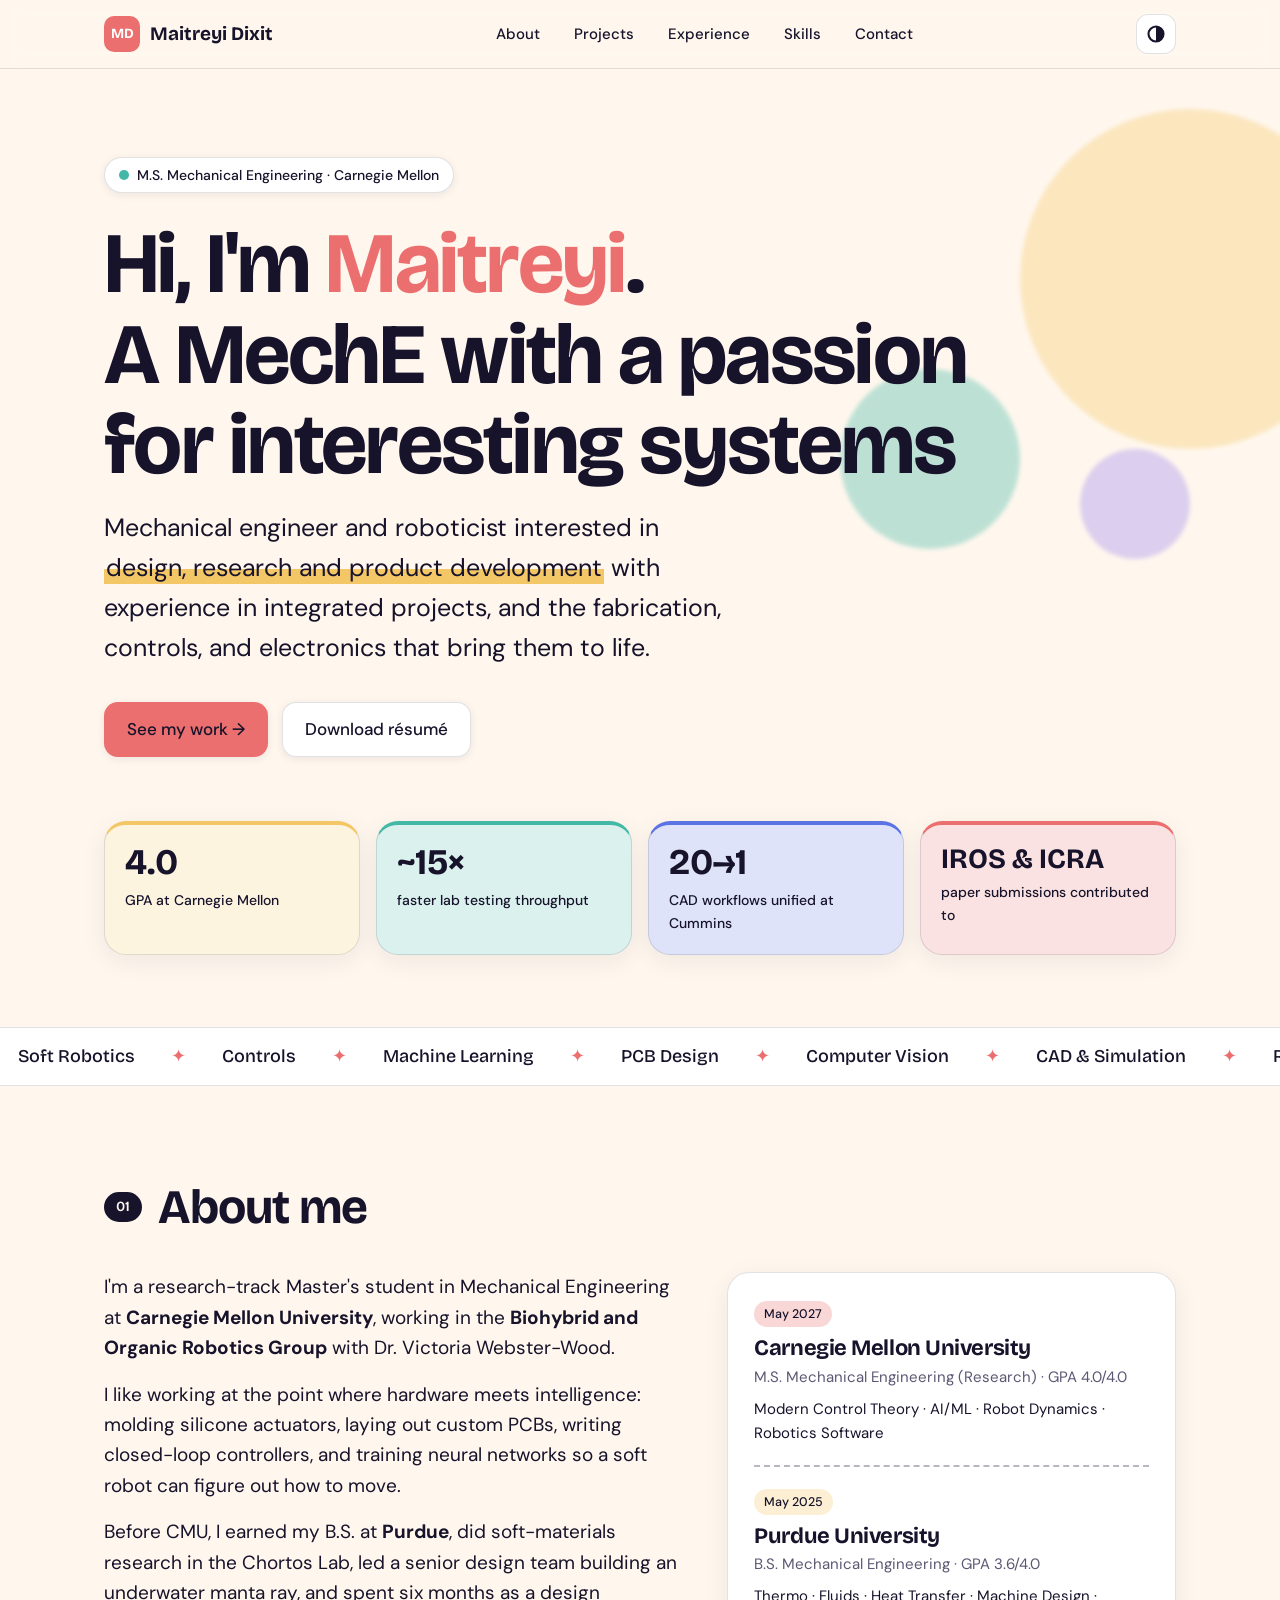
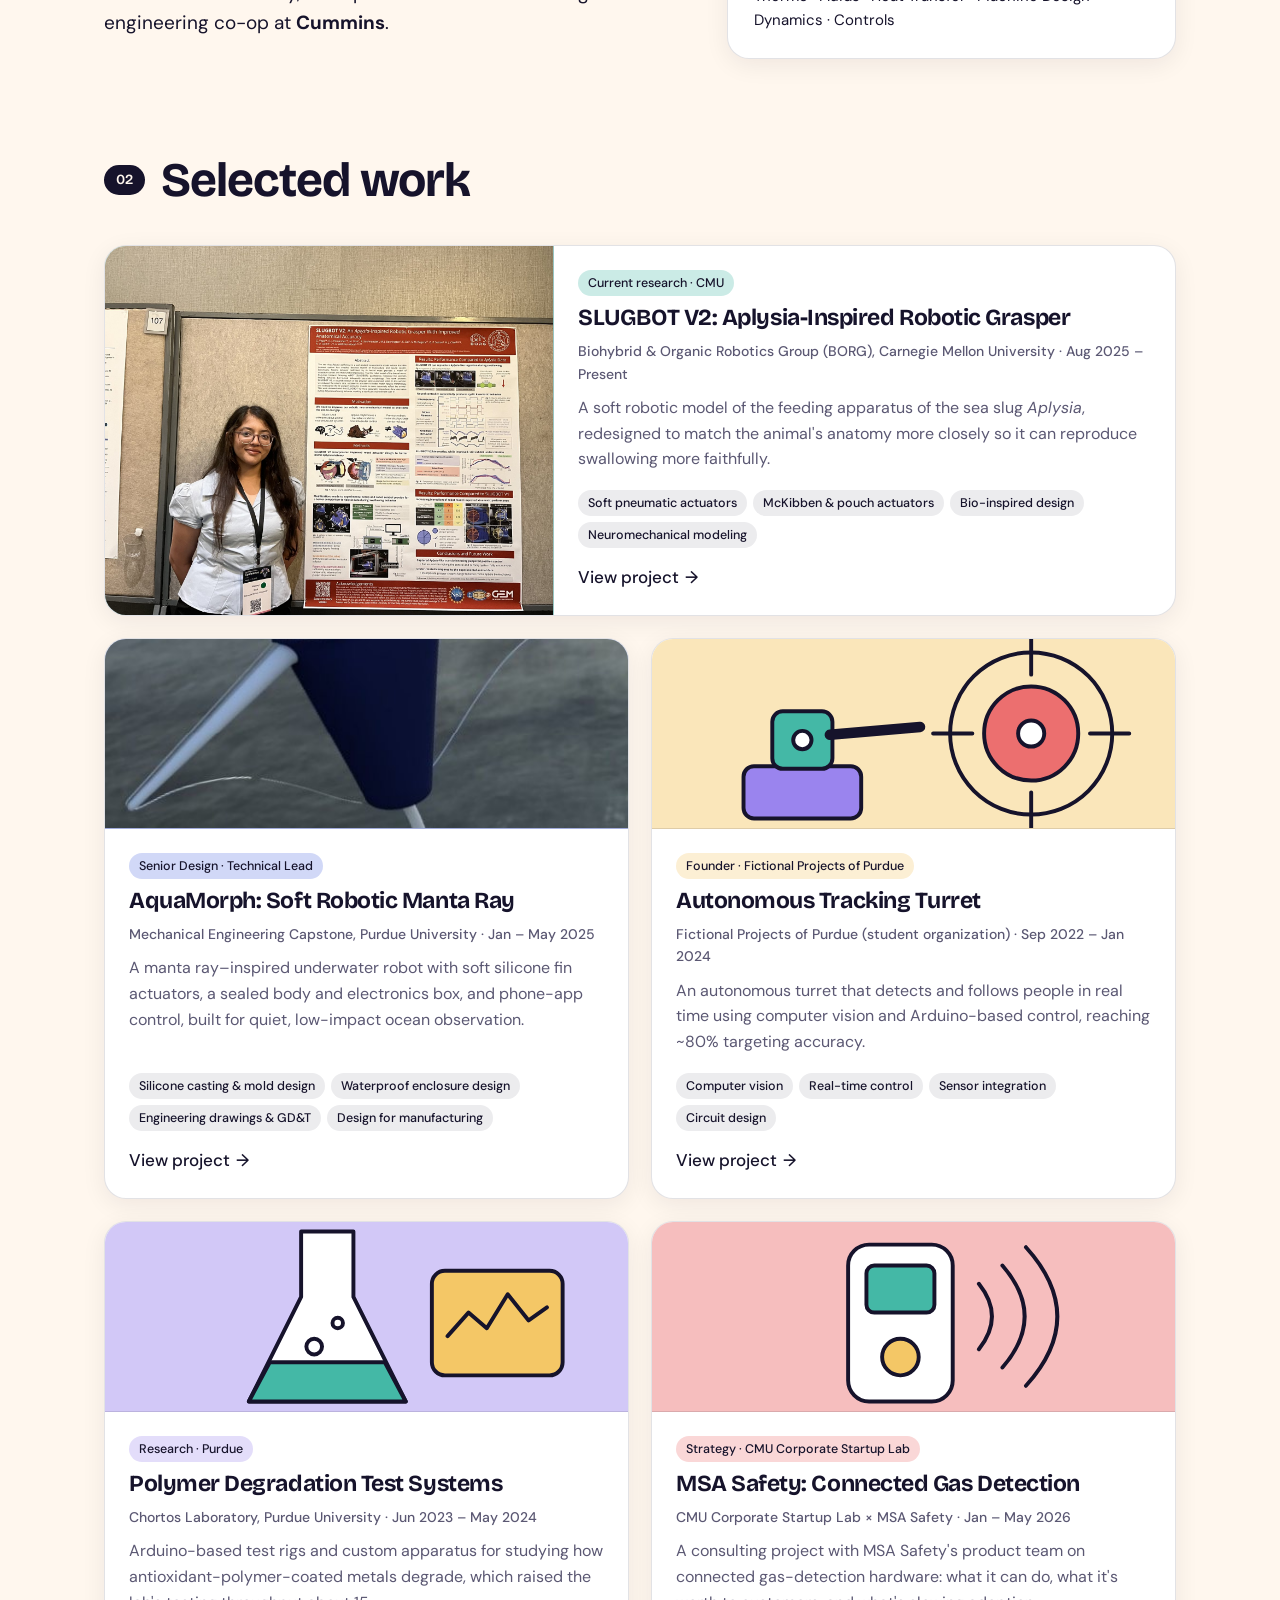
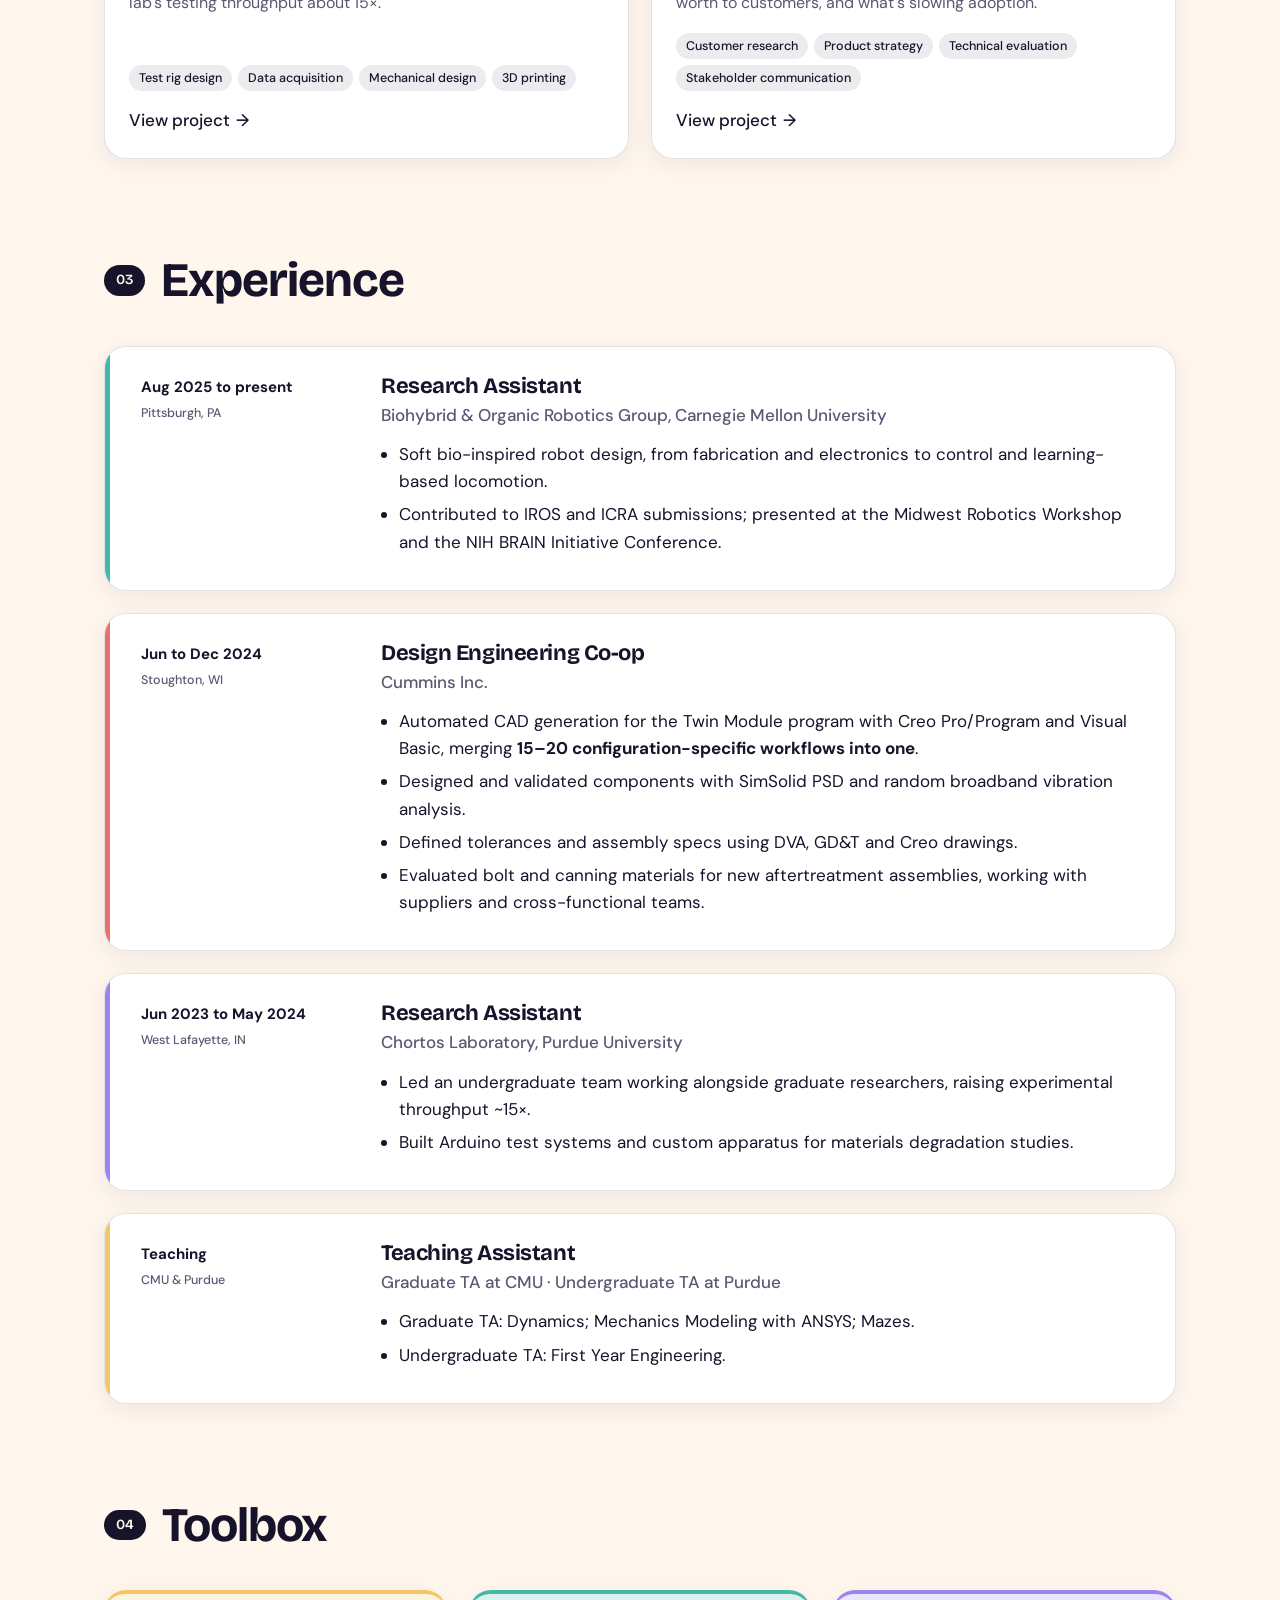
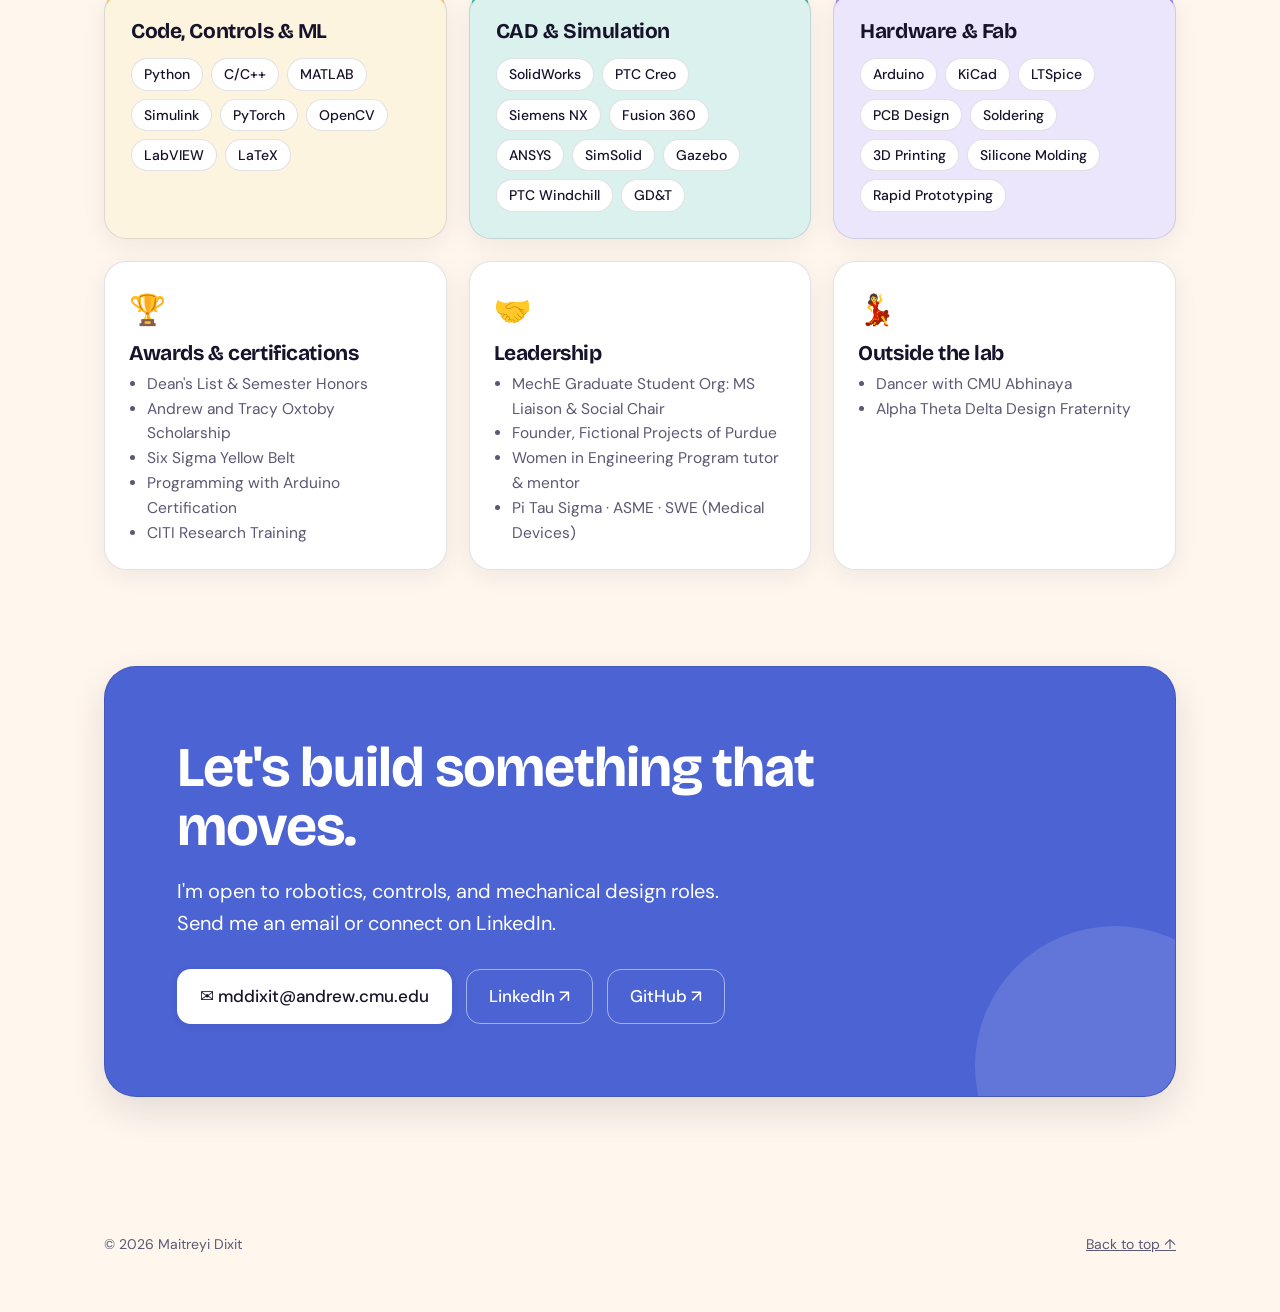
==== commit 31967c82: "Update index.html" ====
--- a/index.html
+++ b/index.html
@@ -637,8 +637,8 @@
     <div class="blob b1"></div><div class="blob b2"></div><div class="blob b3"></div>
     <div class="wrap">
       <span class="eyebrow"><span class="dot"></span> M.S. Mechanical Engineering · Carnegie Mellon</span>
-      <h1>Hi, I'm <span class="hl">Maitreyi</span>.<br>I build robots<br>that swim.</h1>
-      <p class="lede">Mechanical engineer and roboticist designing <mark>soft, bio-inspired machines</mark>, from a robotic sea slug to a 50&nbsp;m-depth manta ray, and the controls, electronics and ML that bring them to life.</p>
+      <h1>Hi, I'm <span class="hl">Maitreyi</span>.<br>A MechE with a passion<br>for interesting systems</h1>
+      <p class="lede">Mechanical engineer and roboticist interested in <mark>design, research and product development</mark> with experience in integrated projects, and the fabrication, controls, and electronics that bring them to life.</p>
       <div class="cta">
         <a class="btn primary" href="#projects">See my work →</a>
         <a class="btn secondary" href="resume.pdf" target="_blank" rel="noopener">Download résumé</a>
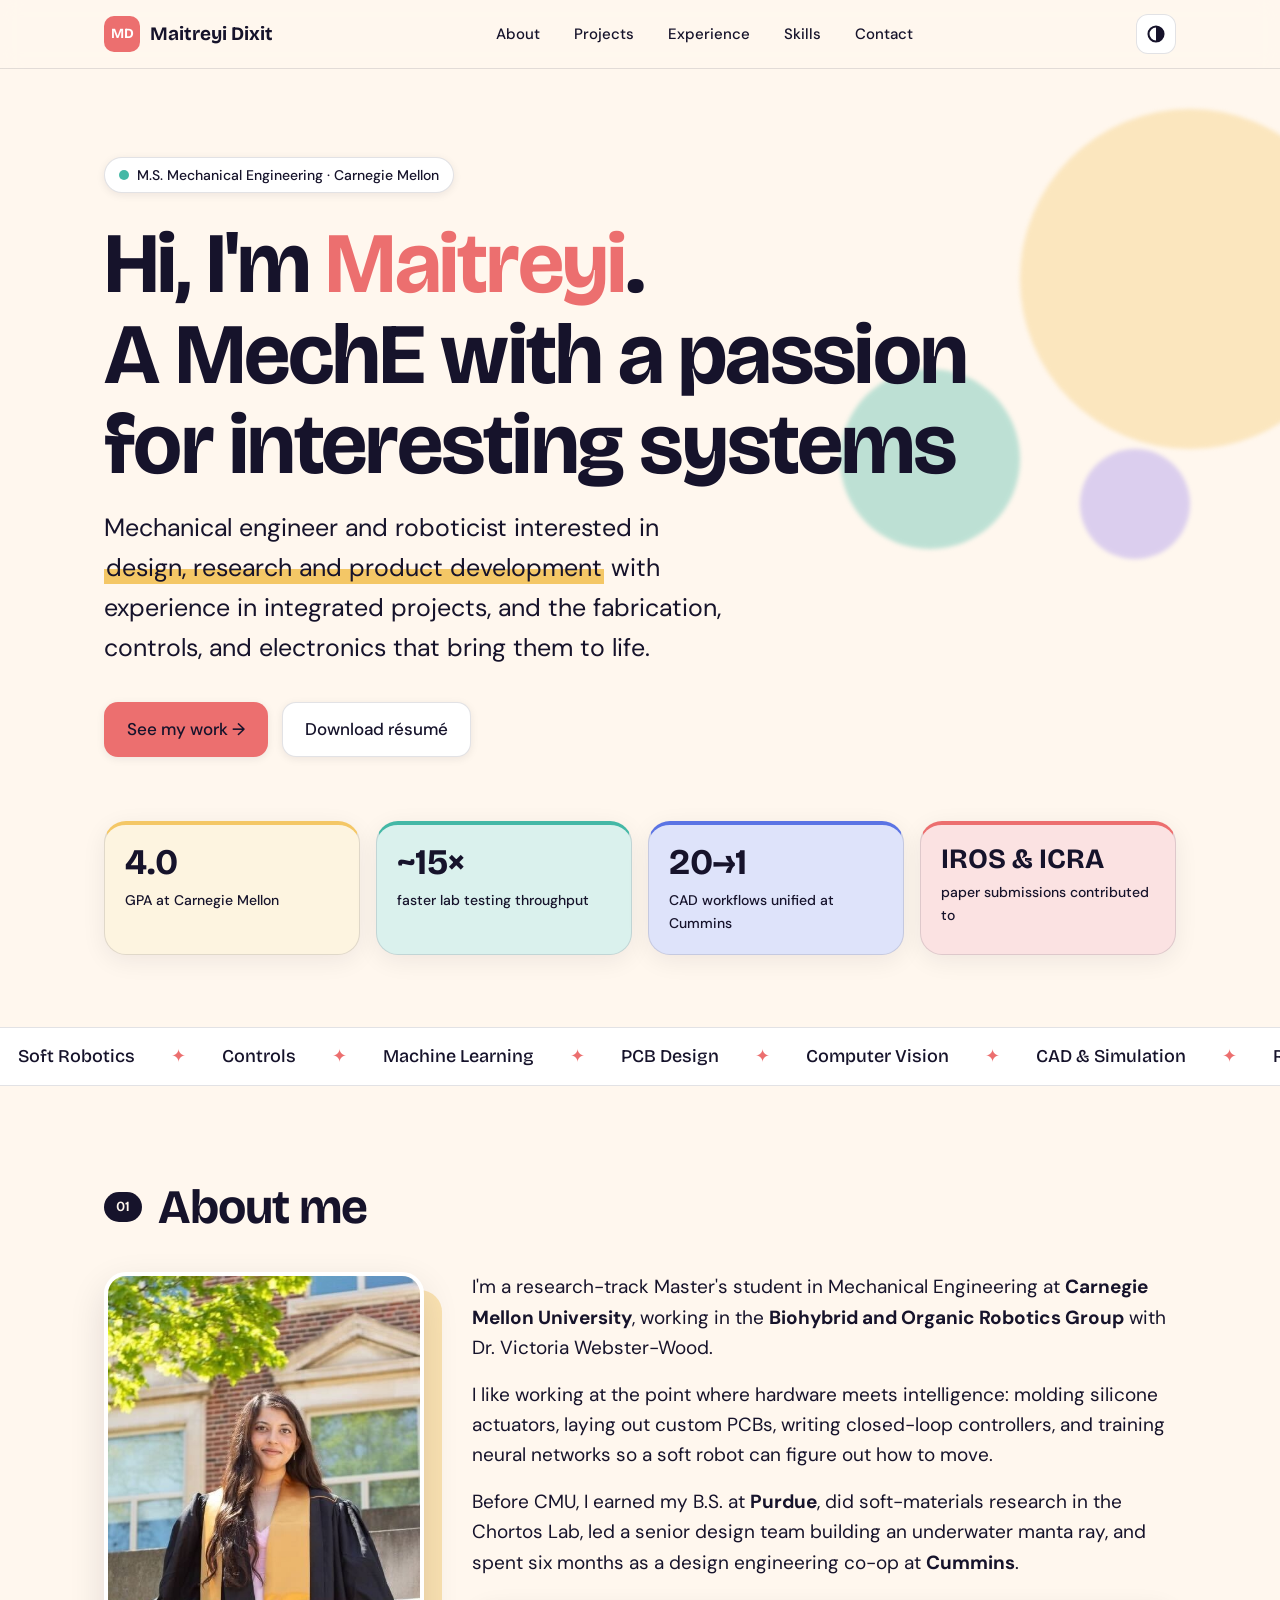
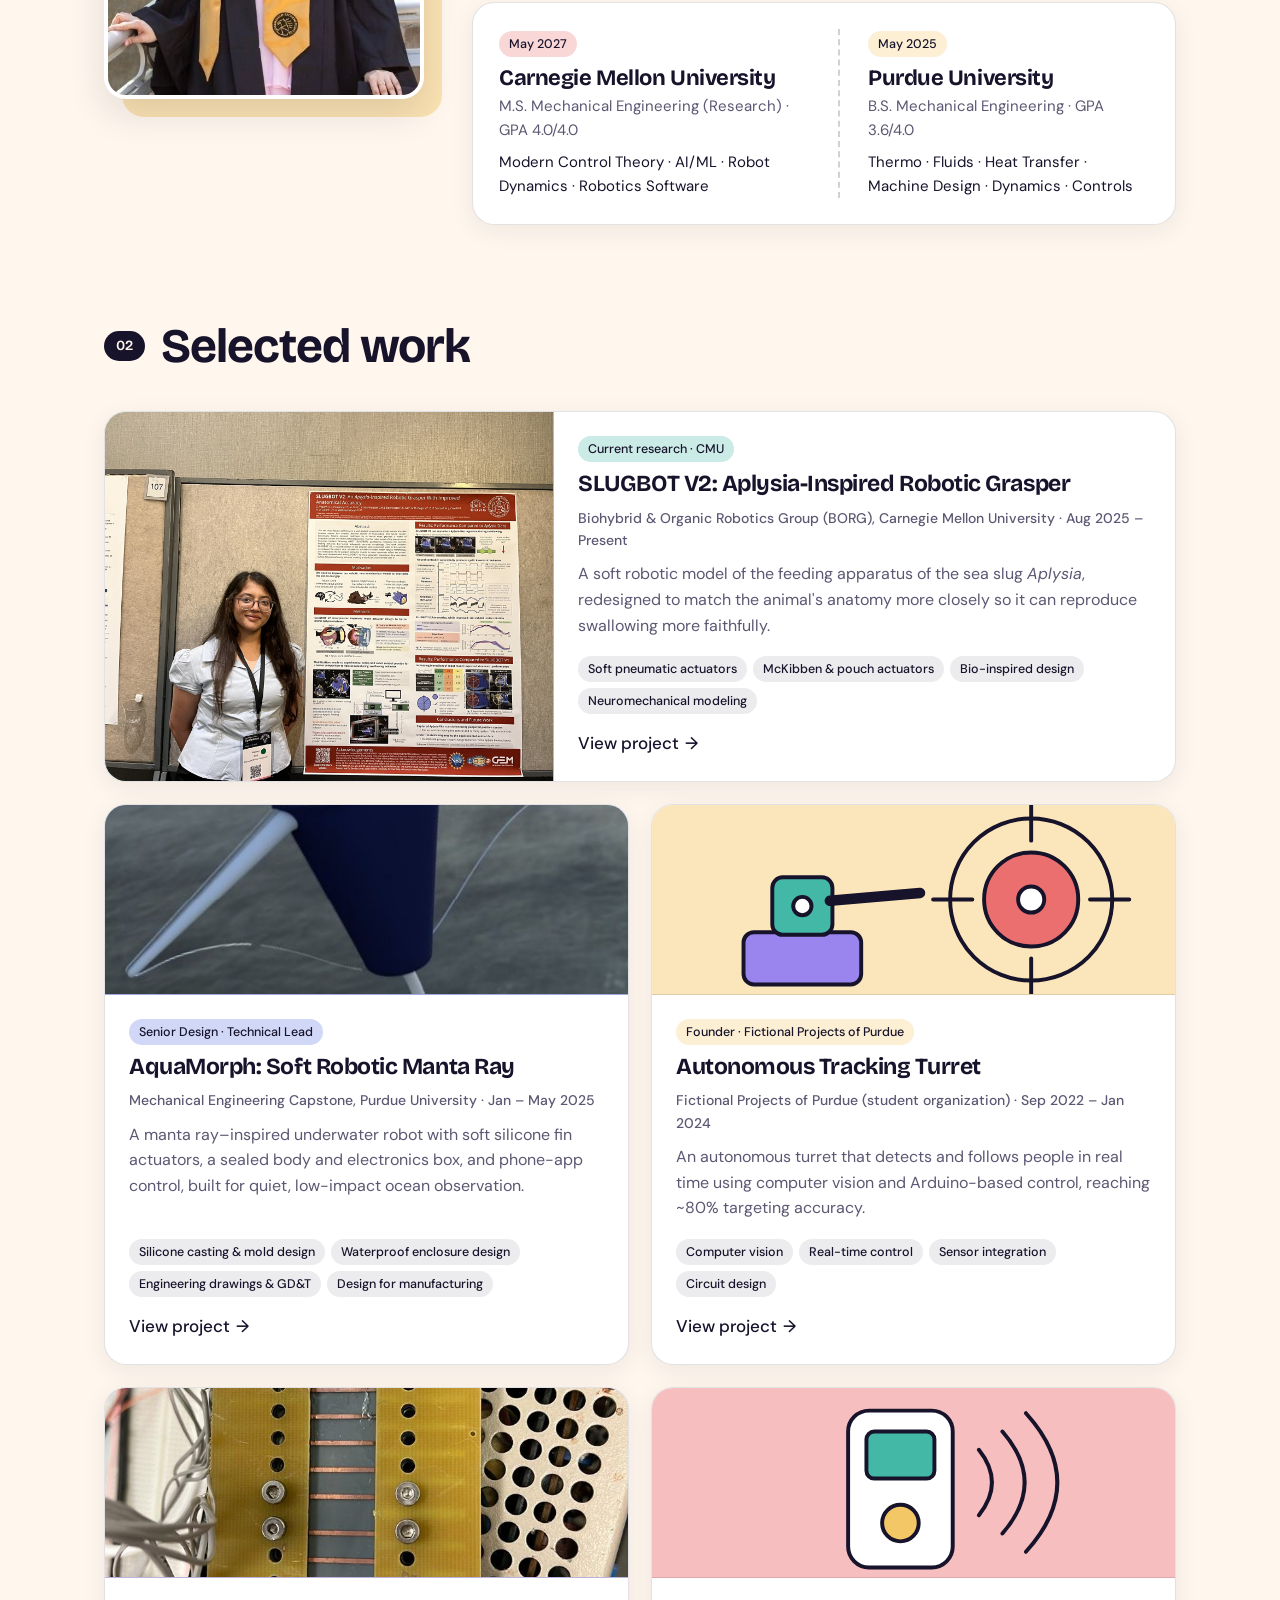
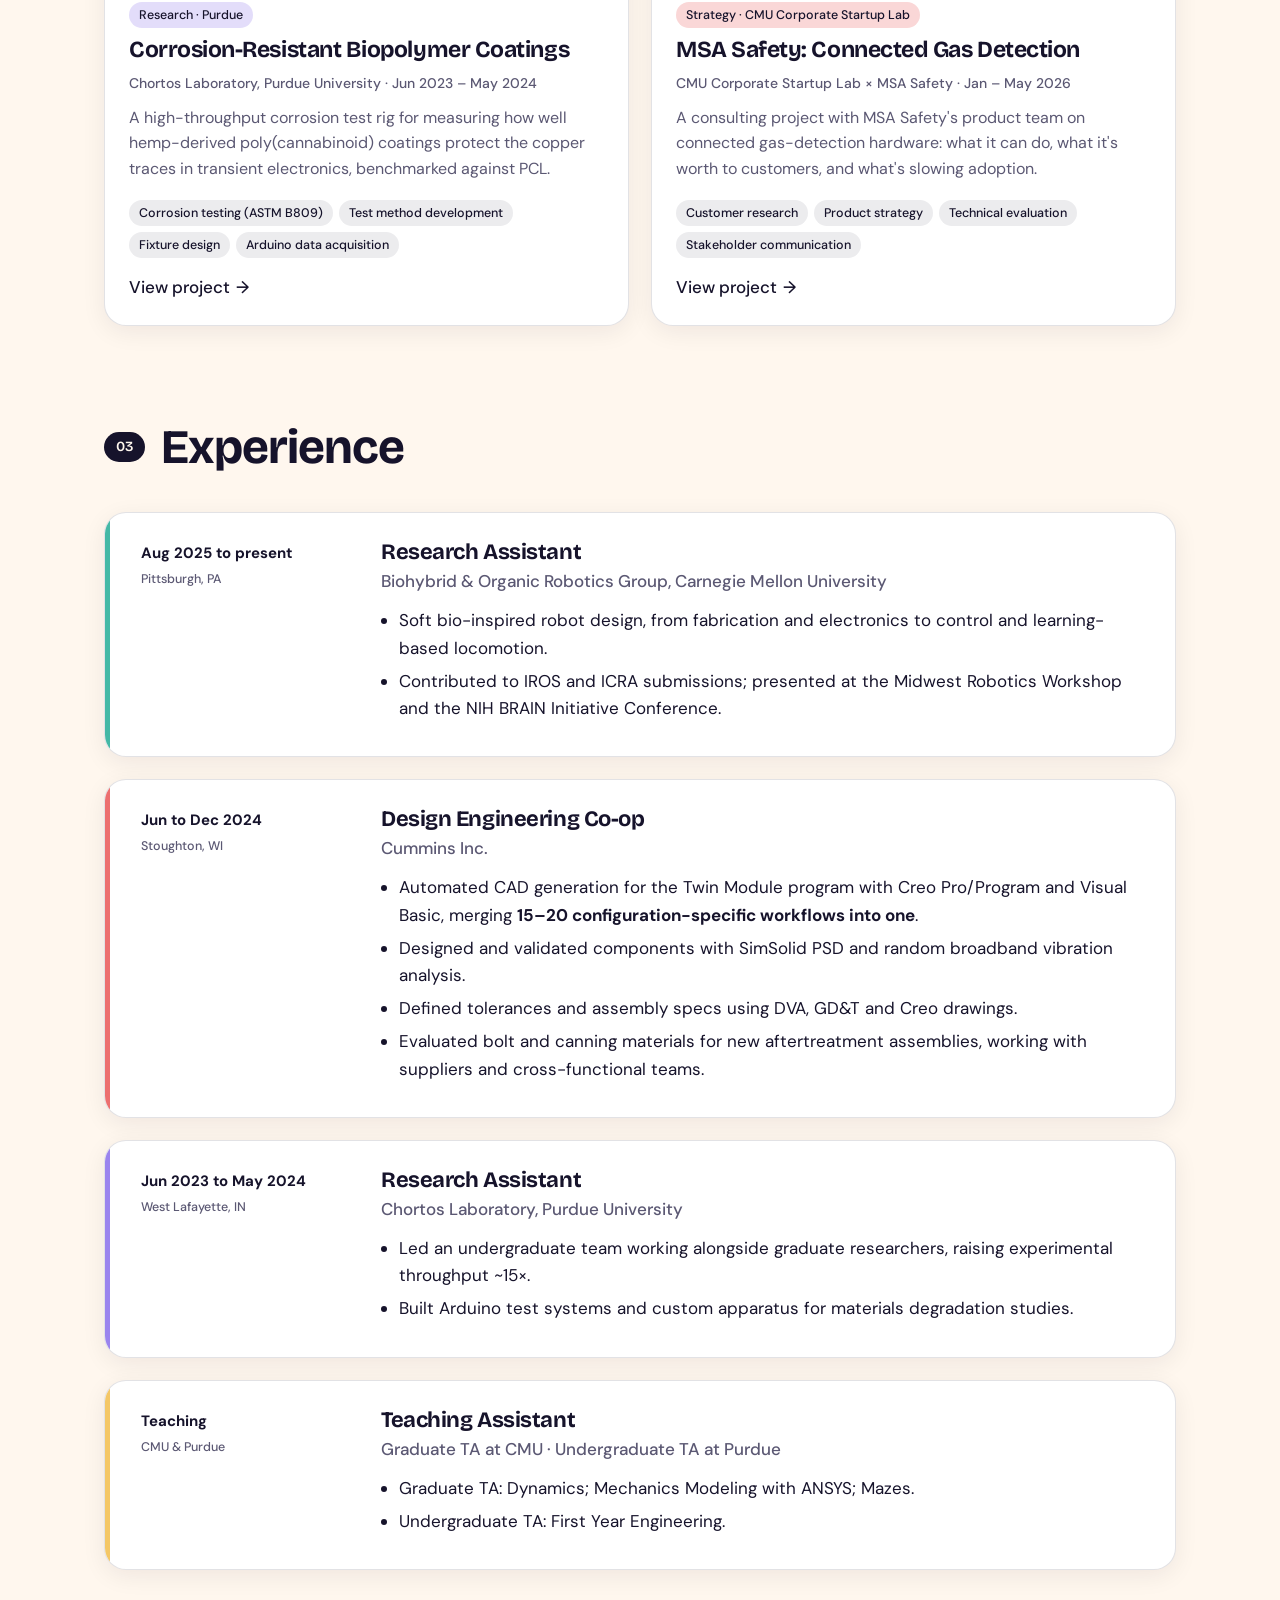
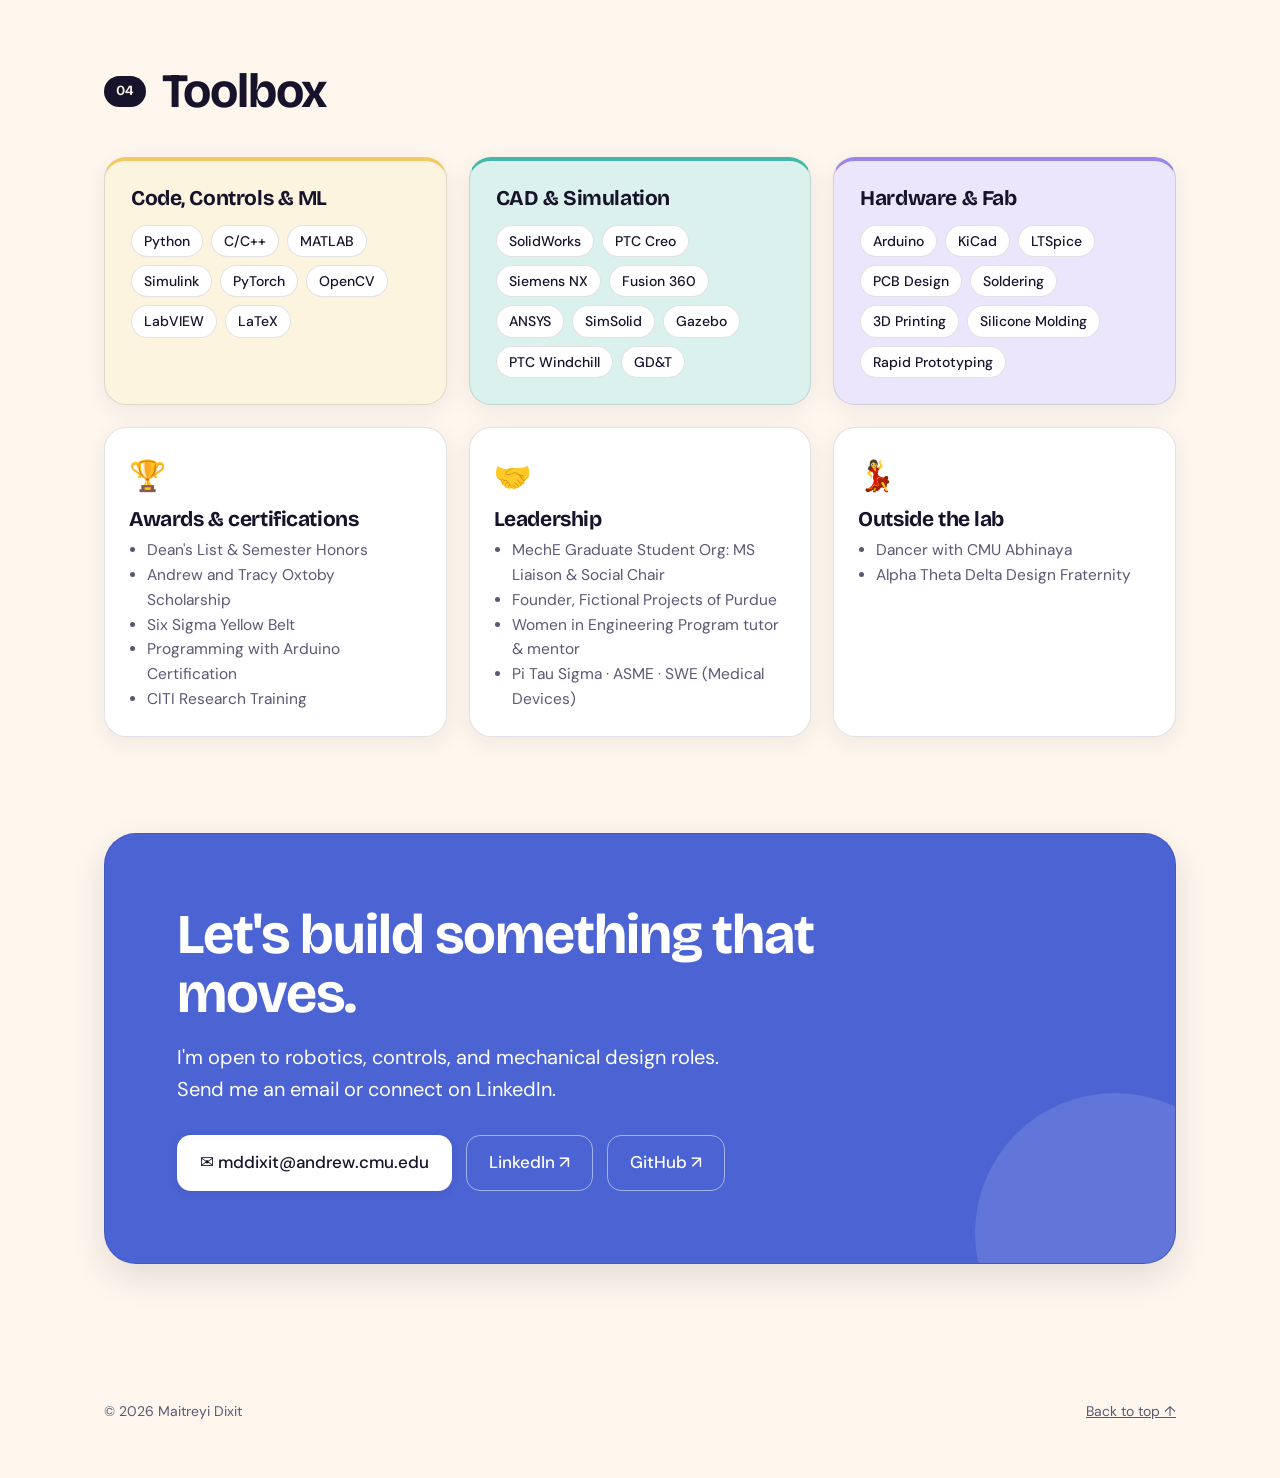
==== commit f868c515: "chortos proj" ====
--- a/index.html
+++ b/index.html
@@ -5,6 +5,16 @@
 <meta name="viewport" content="width=device-width, initial-scale=1">
 <title>Maitreyi Dixit — Robotics & Mechanical Engineering</title>
 <meta name="description" content="Maitreyi Dixit: M.S. Mechanical Engineering student at Carnegie Mellon building soft, bio-inspired robots.">
+<meta property="og:type" content="website">
+<meta property="og:site_name" content="Maitreyi Dixit">
+<meta property="og:title" content="Maitreyi Dixit | Robotics & Mechanical Engineering Portfolio">
+<meta property="og:description" content="M.S. Mechanical Engineering at Carnegie Mellon. Soft, bio-inspired robots: SLUGBOT V2, AquaMorph and more.">
+<meta property="og:url" content="https://mddixit.github.io/">
+<meta property="og:image" content="https://mddixit.github.io/images/linkedin-card.jpg">
+<meta property="og:image:width" content="1200">
+<meta property="og:image:height" content="627">
+<meta name="twitter:card" content="summary_large_image">
+<meta name="twitter:image" content="https://mddixit.github.io/images/linkedin-card.jpg">
 <link rel="icon" href="data:image/svg+xml,<svg xmlns='http://www.w3.org/2000/svg' viewBox='0 0 100 100'><rect width='100' height='100' rx='24' fill='%23FF4F5E'/><text x='50' y='68' font-size='52' font-family='Arial' font-weight='900' text-anchor='middle' fill='white'>MD</text></svg>">
 <link rel="preconnect" href="https://fonts.googleapis.com">
 <link rel="preconnect" href="https://fonts.gstatic.com" crossorigin>
@@ -607,6 +617,30 @@
   .dv-actions { width: 100%; }
   .dv-actions .dv-pdf { margin-left: auto; }
 }
+/* ---------- About: portrait + text + education row ---------- */
+.about-grid { grid-template-columns: minmax(220px, 320px) minmax(0, 1fr); gap: 48px; }
+.about-photo { margin: 0; position: relative; }
+.about-photo img {
+  display: block; width: 100%; height: auto; aspect-ratio: 3 / 4; object-fit: cover; object-position: 50% 28%;
+  border-radius: var(--radius); border: 4px solid var(--surface); box-shadow: var(--shadow-lg);
+}
+.about-photo::before {
+  content: ""; position: absolute; inset: 18px -18px -18px 18px; border-radius: var(--radius);
+  background: color-mix(in srgb, var(--sun) 45%, transparent); z-index: -1;
+}
+.about-main { display: grid; gap: 24px; align-content: start; }
+.about-text p { font-size: 19px; margin-bottom: 16px; }
+.about-text p:last-child { margin-bottom: 0; }
+.edu-row { display: grid; grid-template-columns: 1fr 1fr; gap: 0 28px; }
+.edu-row .edu-item + .edu-item { margin-top: 0; padding-top: 0; border-top: 0; padding-left: 28px; border-left: 2px dashed color-mix(in srgb, var(--ink) 20%, transparent); }
+@media (max-width: 820px) {
+  .about-grid { grid-template-columns: 1fr; gap: 36px; }
+  .about-photo { max-width: 300px; margin: 0 18px 0 0; }
+}
+@media (max-width: 640px) {
+  .edu-row { grid-template-columns: 1fr; }
+  .edu-row .edu-item + .edu-item { padding-left: 0; border-left: 0; margin-top: 20px; padding-top: 20px; border-top: 2px dashed color-mix(in srgb, var(--ink) 20%, transparent); }
+}
 </style>
 <script>try{var t=localStorage.getItem("theme");if(t)document.documentElement.dataset.theme=t}catch(e){}</script>
 </head>
@@ -665,12 +699,16 @@
     <div class="wrap">
       <div class="sec-head"><span class="num">01</span><h2>About me</h2></div>
       <div class="about-grid">
-        <div class="reveal">
+        <figure class="about-photo reveal">
+          <img src="images/portrait.jpg" alt="Maitreyi Dixit" width="491" height="686">
+        </figure>
+        <div class="about-main">
+        <div class="about-text reveal">
           <p>I'm a research-track Master's student in Mechanical Engineering at <strong>Carnegie Mellon University</strong>, working in the <strong>Biohybrid and Organic Robotics Group</strong> with Dr. Victoria Webster-Wood.</p>
           <p>I like working at the point where hardware meets intelligence: molding silicone actuators, laying out custom PCBs, writing closed-loop controllers, and training neural networks so a soft robot can figure out how to move.</p>
           <p>Before CMU, I earned my B.S. at <strong>Purdue</strong>, did soft-materials research in the Chortos Lab, led a senior design team building an underwater manta ray, and spent six months as a design engineering co-op at <strong>Cummins</strong>.</p>
         </div>
-        <div class="edu-card reveal">
+        <div class="edu-card edu-row reveal">
           <div class="edu-item">
             <span class="pill coral">May 2027</span>
             <h3 style="margin-top:10px">Carnegie Mellon University</h3>
@@ -682,6 +720,7 @@
             <h3 style="margin-top:10px">Purdue University</h3>
             <div class="meta">B.S. Mechanical Engineering · GPA 3.6/4.0</div>
             <div style="font-size:15px">Thermo · Fluids · Heat Transfer · Machine Design · Dynamics · Controls</div>
+            </div>
           </div>
         </div>
       </div>
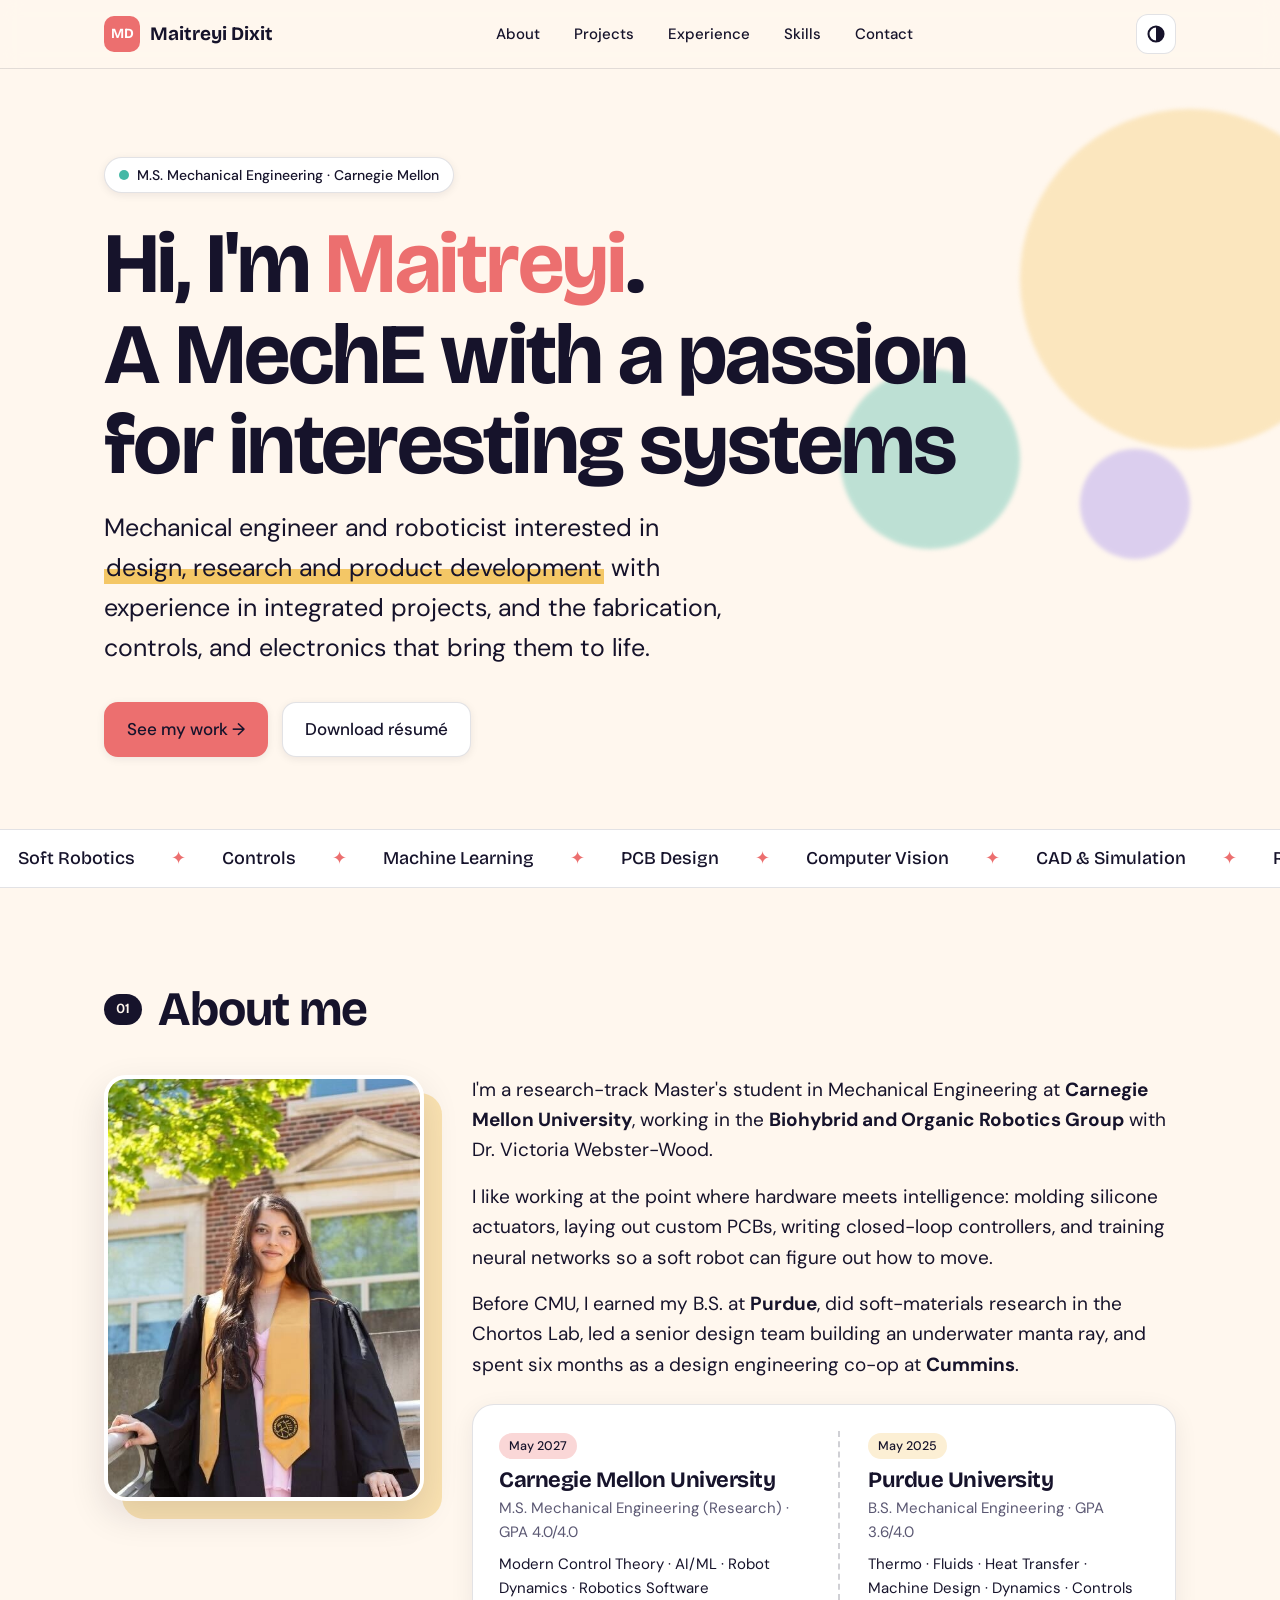
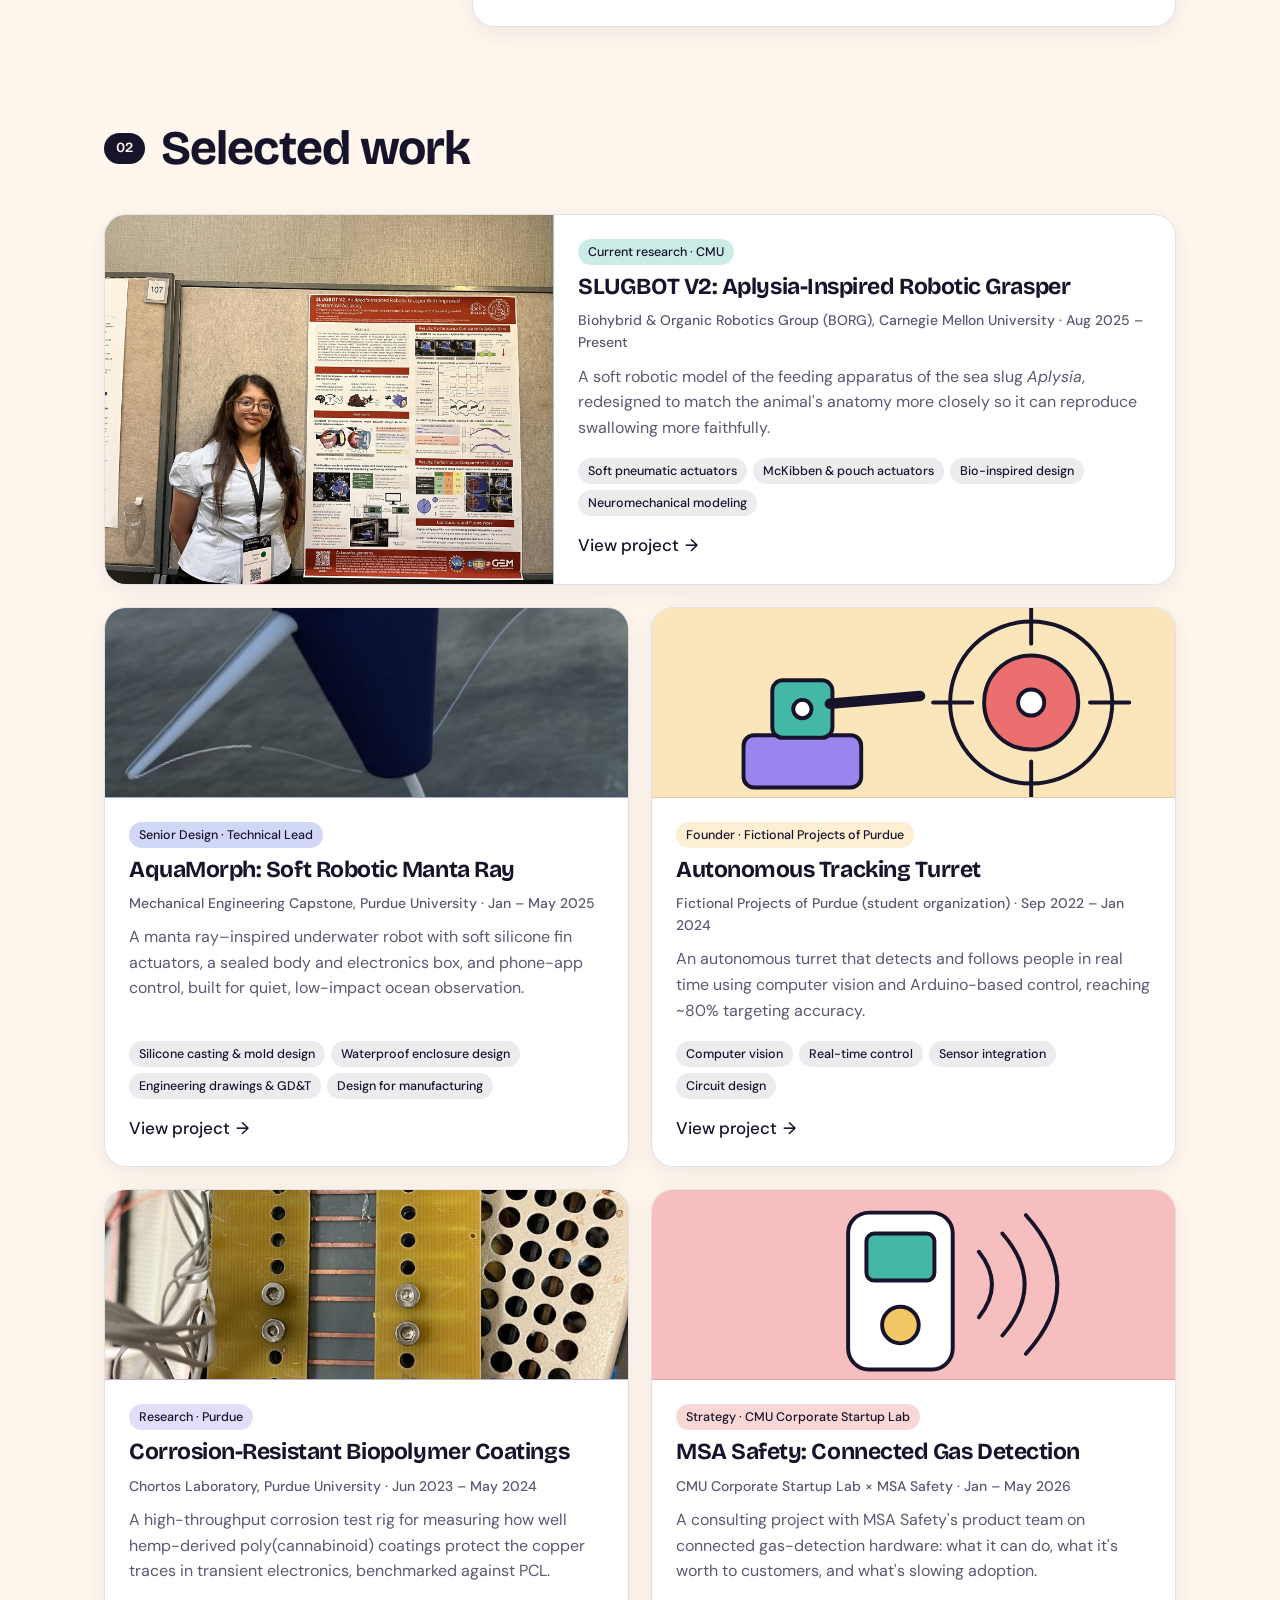
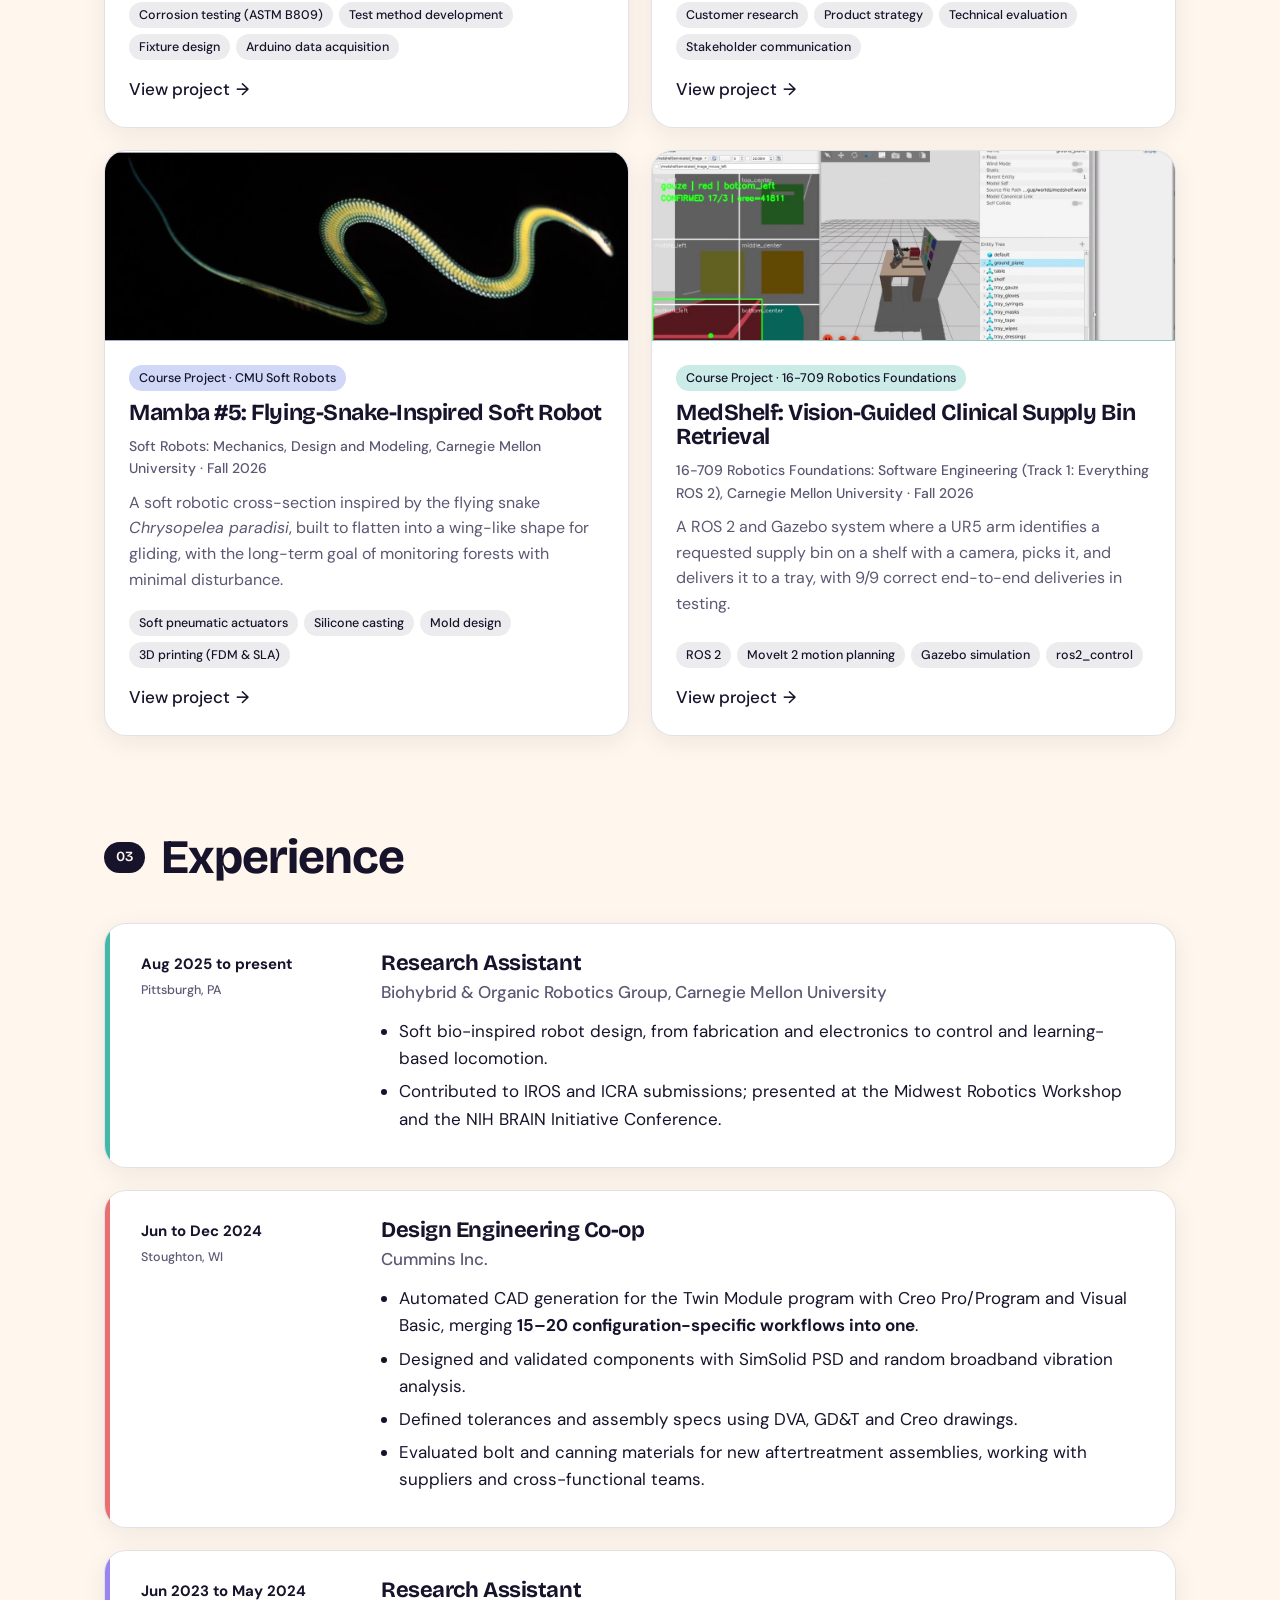
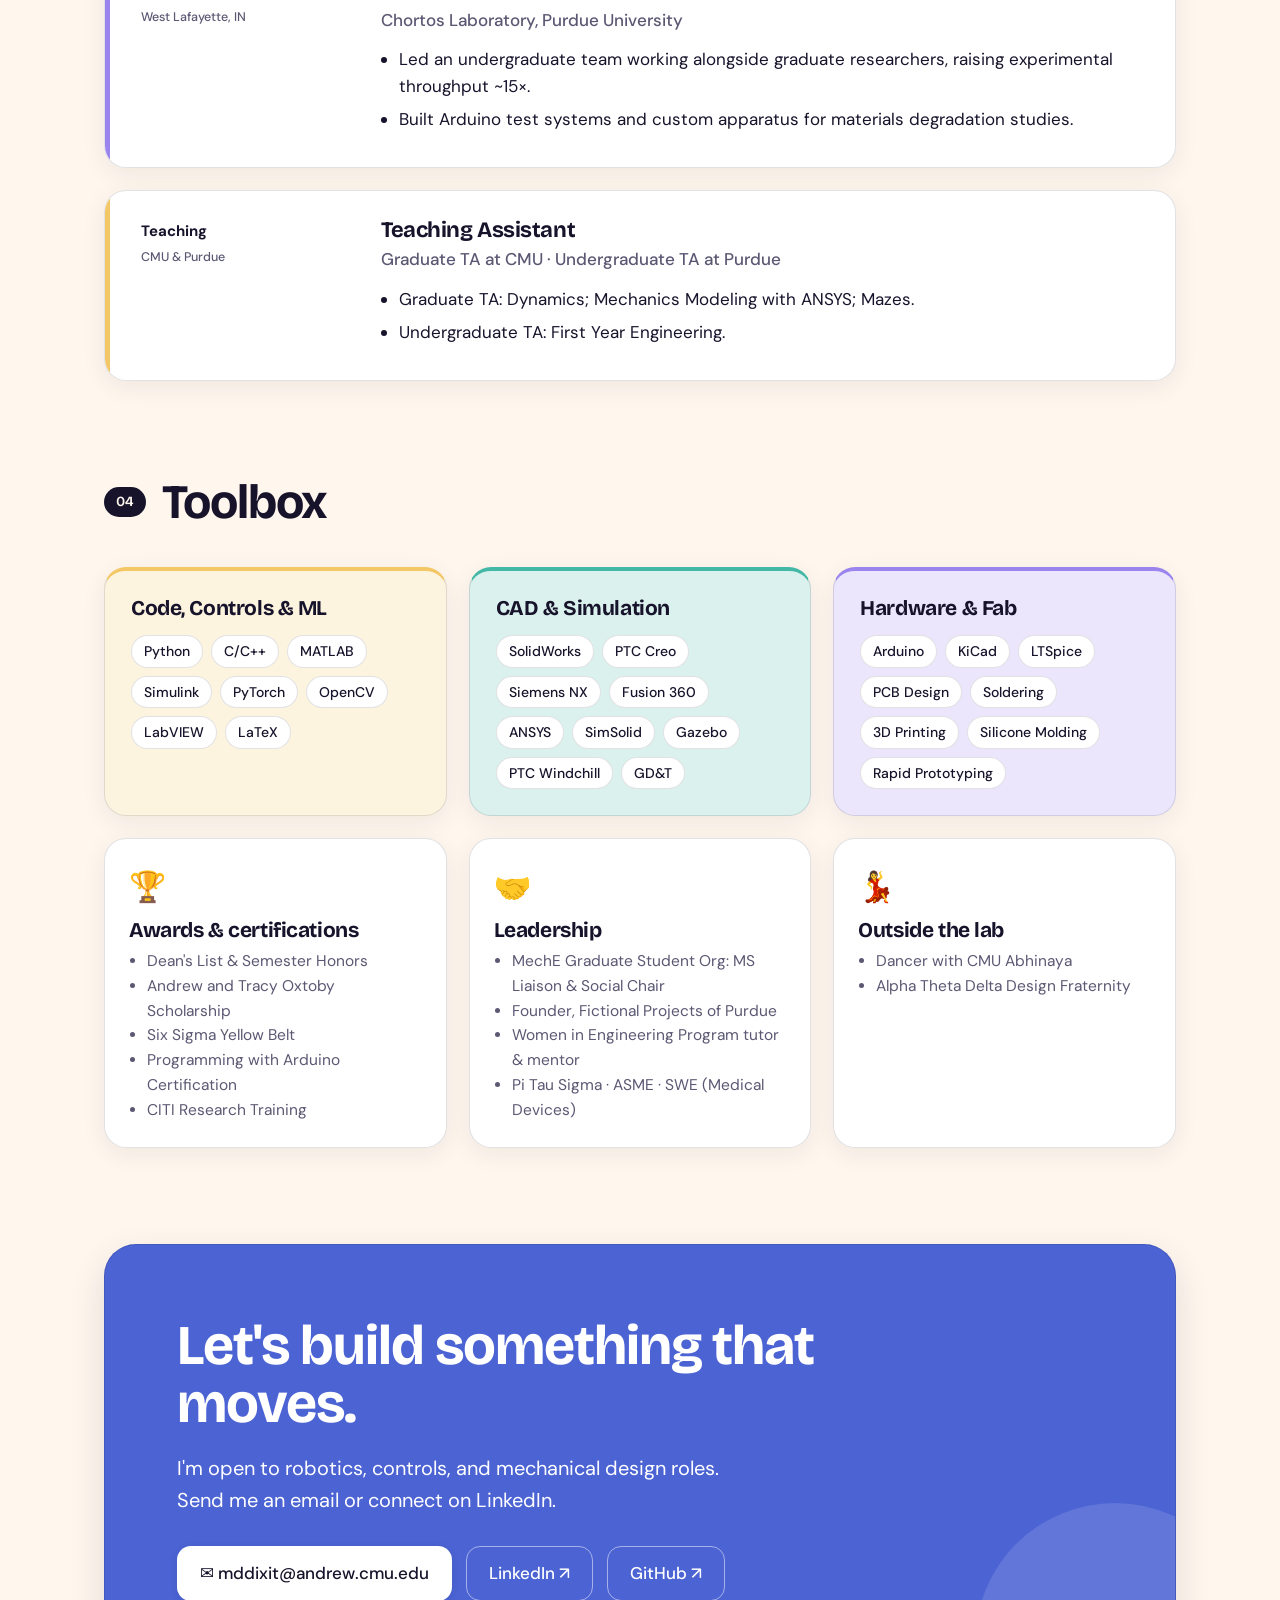
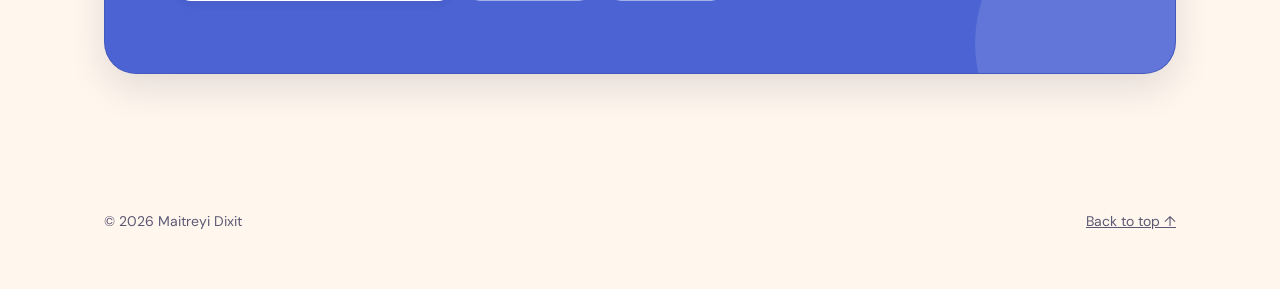
==== commit 95f138b4: "no random stats" ====
--- a/index.html
+++ b/index.html
@@ -676,13 +676,6 @@
       <div class="cta">
         <a class="btn primary" href="#projects">See my work →</a>
         <a class="btn secondary" href="resume.pdf" target="_blank" rel="noopener">Download résumé</a>
-      </div>
-
-      <div class="stats">
-        <div class="stat reveal"><b>4.0</b><span>GPA at Carnegie Mellon</span></div>
-        <div class="stat reveal"><b>~15×</b><span>faster lab testing throughput</span></div>
-        <div class="stat reveal"><b>20→1</b><span>CAD workflows unified at Cummins</span></div>
-        <div class="stat reveal"><b class="sm">IROS &amp; ICRA</b><span>paper submissions contributed to</span></div>
       </div>
     </div>
   </section>
